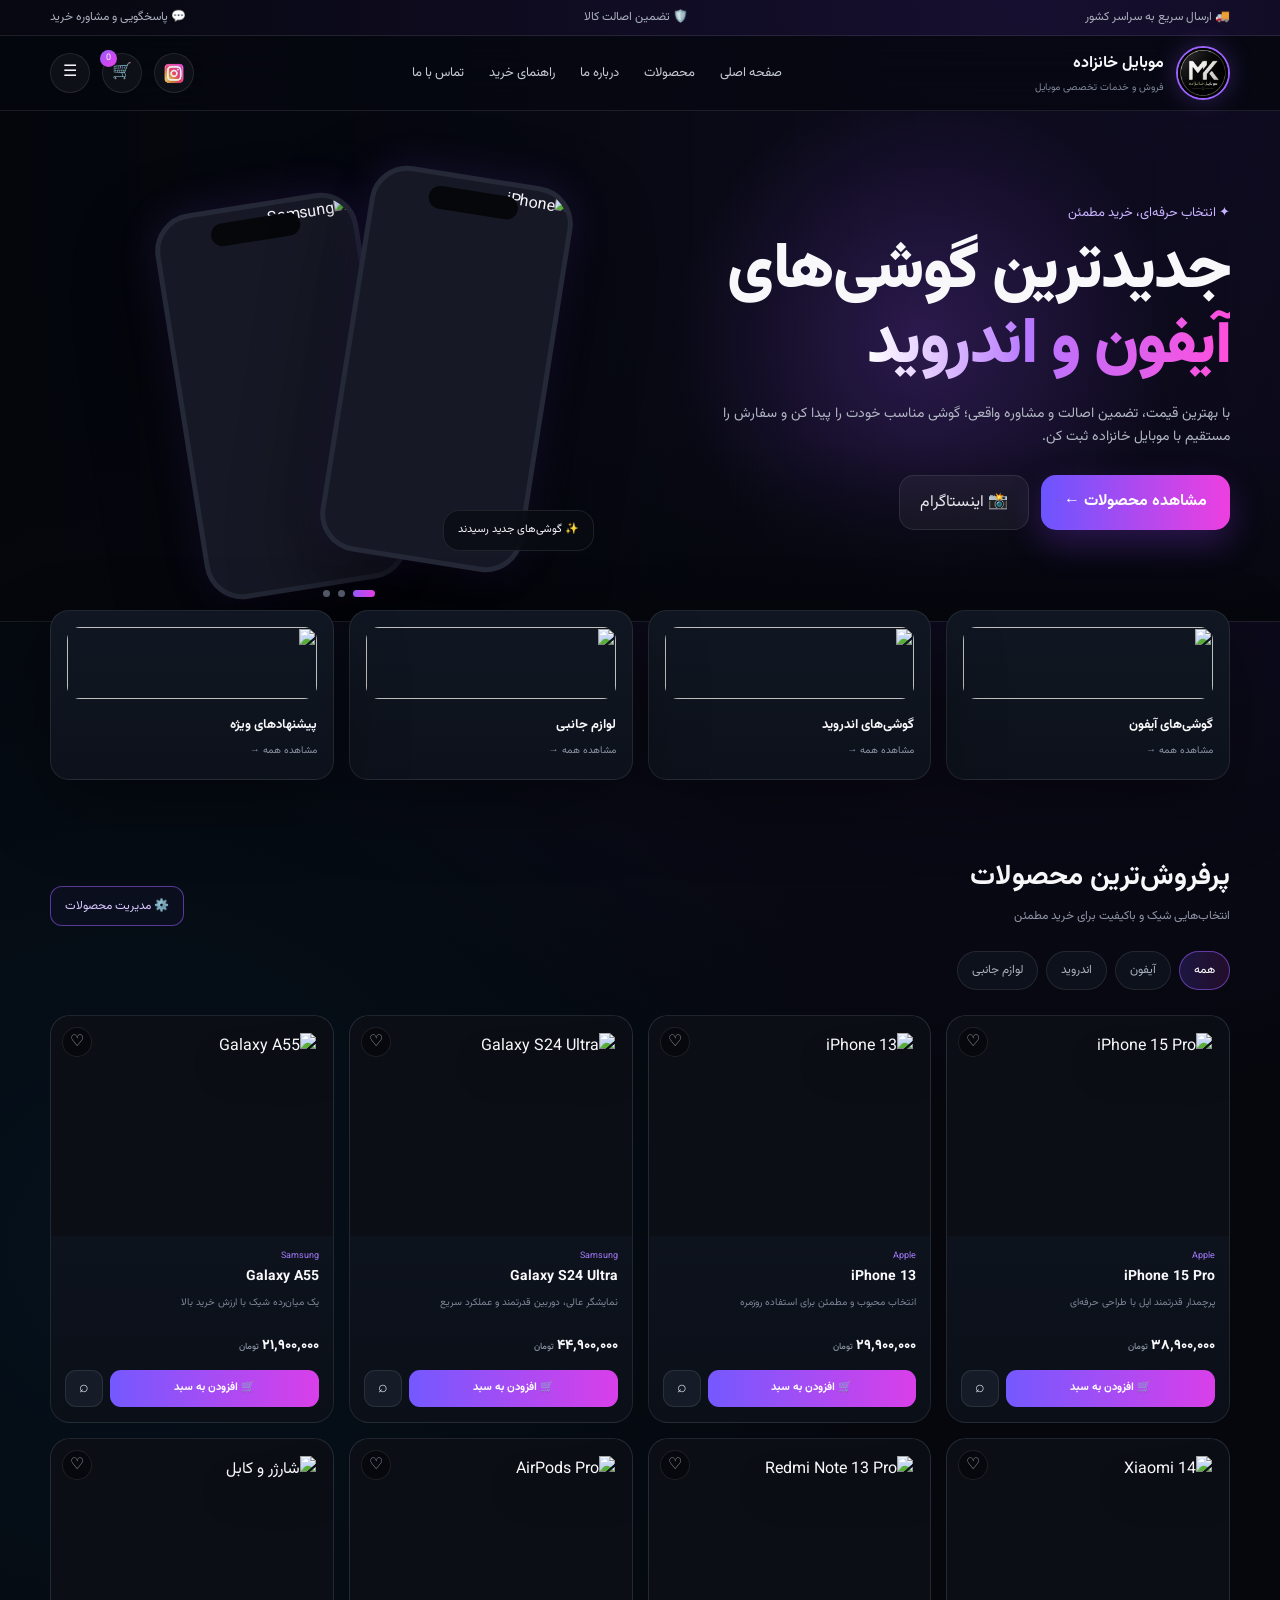
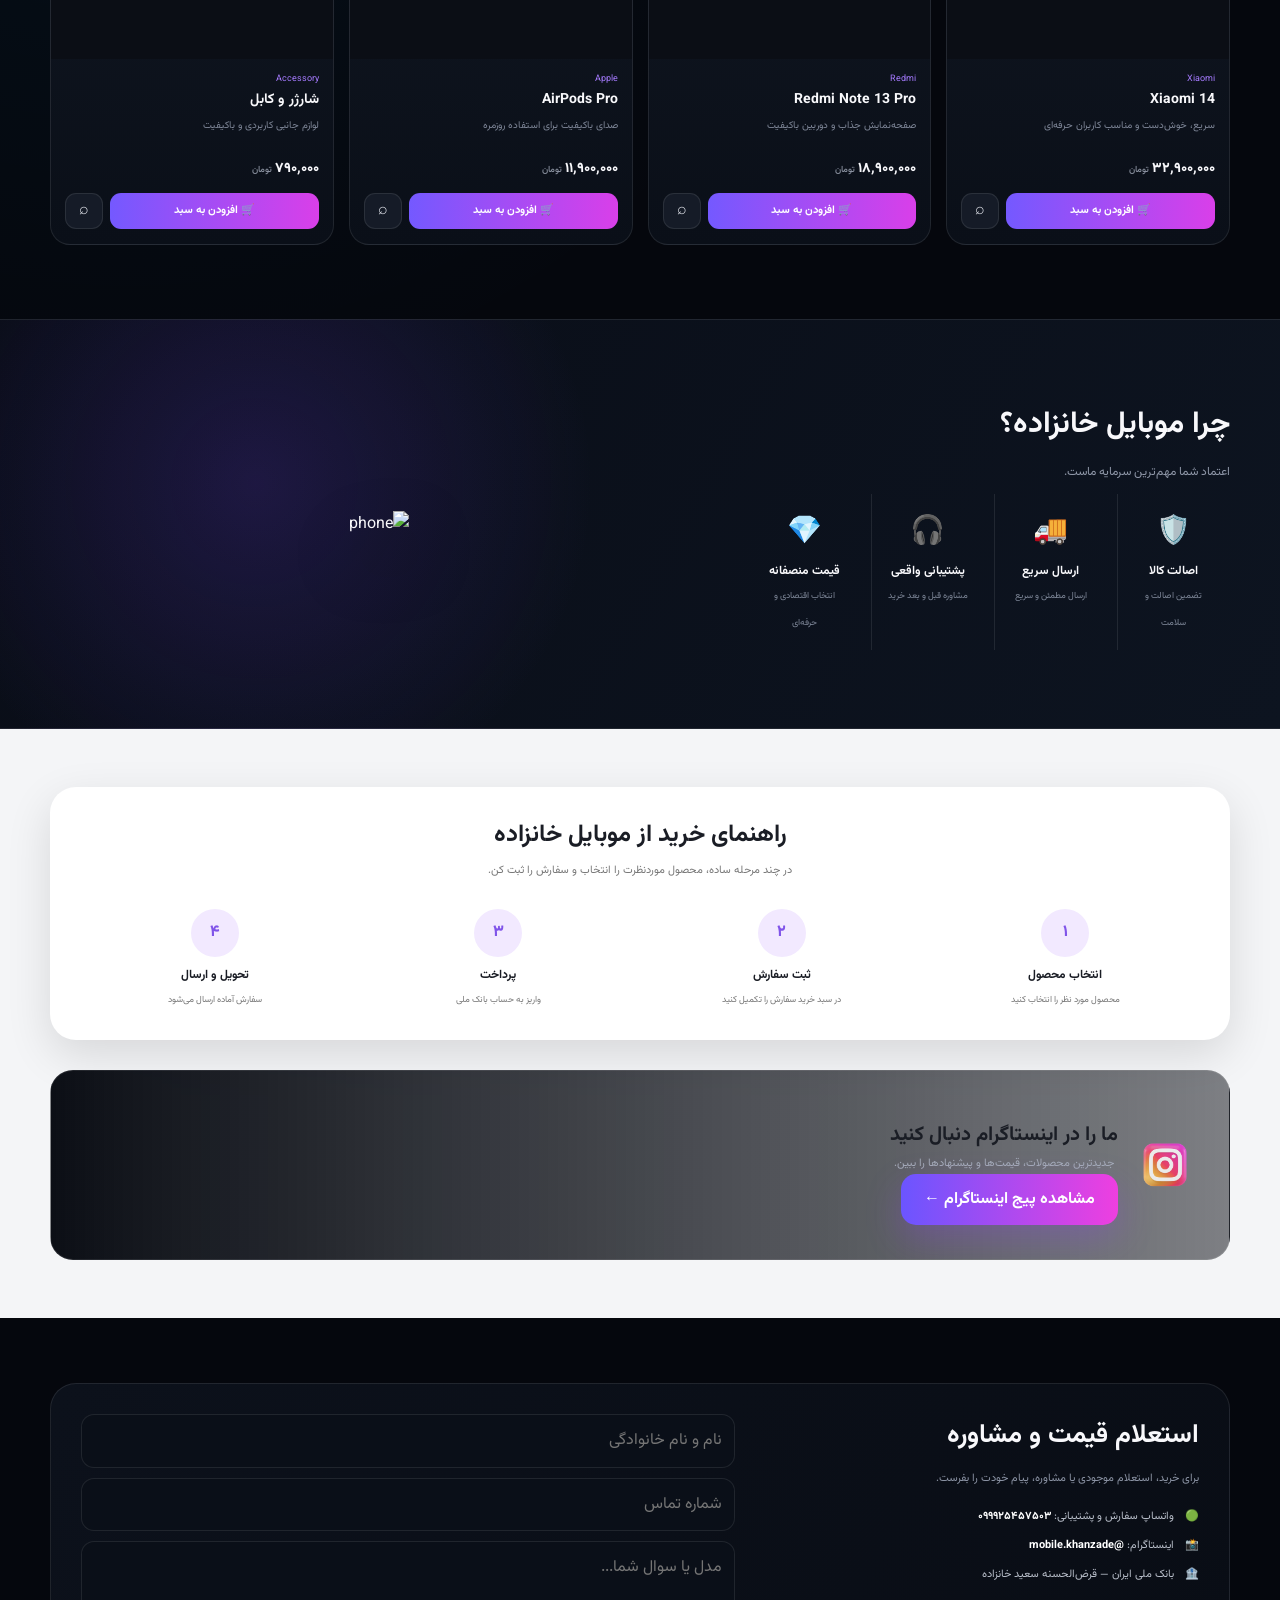
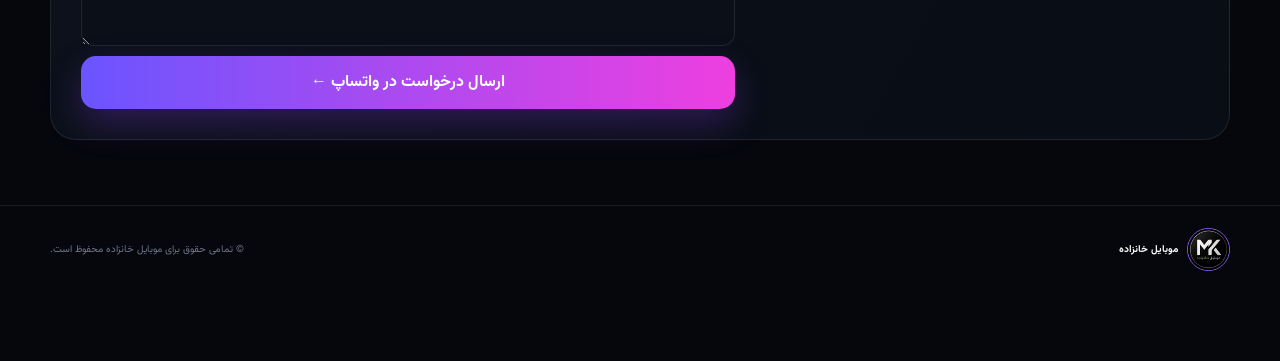
==== index.html @ c725f776 "Rename index-mobile-khanzade-one-file.html to index.html" ====
<!doctype html>
<html lang="fa" dir="rtl">
<head>
<meta charset="utf-8">
<meta name="viewport" content="width=device-width,initial-scale=1,viewport-fit=cover">
<meta name="theme-color" content="#070a12">
<meta name="description" content="موبایل خانزاده | فروش و خدمات تخصصی موبایل و لوازم جانبی">
<title>موبایل خانزاده | فروشگاه تخصصی موبایل</title>
<link rel="preconnect" href="https://fonts.googleapis.com">
<link rel="preconnect" href="https://fonts.gstatic.com" crossorigin>
<link href="https://fonts.googleapis.com/css2?family=Vazirmatn:wght@400;500;600;700;800;900&display=swap" rel="stylesheet">
<style>
:root{--bg:#05070d;--bg2:#0a0e18;--card:#0d131f;--line:rgba(255,255,255,.09);--text:#f8f8fb;--muted:#9ba3b4;--purple:#9a5cff;--pink:#ec3eea;--cyan:#63d7ff;--gold:#c7d28a;--green:#35d39b;--shadow:0 25px 70px rgba(0,0,0,.38);--r:24px}
*{box-sizing:border-box}html{scroll-behavior:smooth}body{margin:0;background:radial-gradient(circle at 80% 0%,rgba(127,61,255,.14),transparent 30%),radial-gradient(circle at 10% 35%,rgba(0,174,255,.06),transparent 30%),var(--bg);color:var(--text);font-family:Vazirmatn,Arial,sans-serif;line-height:1.7}a{color:inherit;text-decoration:none}button,input,textarea,select{font:inherit}button{cursor:pointer;border:0}.container{width:min(1180px,calc(100% - 32px));margin:auto}.topbar{height:36px;border-bottom:1px solid var(--line);color:#aab0bd;font-size:12px}.topbar .container{height:100%;display:flex;justify-content:space-between;align-items:center}.topbar span{display:flex;gap:7px;align-items:center}.nav{position:sticky;top:0;z-index:50;background:rgba(5,7,13,.78);backdrop-filter:blur(20px);border-bottom:1px solid var(--line)}.navin{height:74px;display:flex;align-items:center;gap:28px}.brand{display:flex;align-items:center;gap:12px;min-width:230px}.brand img{width:54px;height:54px;border-radius:50%;object-fit:cover;border:2px solid #9c62ff;box-shadow:0 0 25px rgba(156,98,255,.28)}.brand strong{font-size:16px}.brand small{display:block;color:#81899a;font-size:10px;margin-top:1px}.links{display:flex;gap:25px;align-items:center;flex:1;justify-content:center}.links a{color:#c6cad4;font-size:13px;transition:.2s}.links a:hover{color:#d987ff}.actions{display:flex;gap:12px;align-items:center}.iconbtn{width:40px;height:40px;border-radius:50%;background:rgba(255,255,255,.045);border:1px solid var(--line);display:grid;place-items:center;color:#f2f3f7;position:relative}.iconbtn:hover{border-color:rgba(154,92,255,.55);transform:translateY(-1px)}.cartcount{position:absolute;top:-4px;left:-3px;background:linear-gradient(135deg,var(--purple),var(--pink));font-size:9px;min-width:17px;height:17px;border-radius:20px;display:grid;place-items:center}.insta-mini{width:29px;height:29px;border-radius:9px;object-fit:cover}.hero{min-height:510px;position:relative;overflow:hidden;border-bottom:1px solid var(--line);background:radial-gradient(circle at 72% 45%,rgba(153,80,255,.23),transparent 26%),linear-gradient(90deg,rgba(4,6,12,.98) 0%,rgba(5,8,15,.82) 43%,rgba(4,5,10,.25) 100%)}.hero:after{content:"";position:absolute;inset:0;background:linear-gradient(180deg,transparent 65%,var(--bg) 100%);pointer-events:none}.hero-grid{min-height:510px;display:grid;grid-template-columns:1fr 1.08fr;align-items:center;gap:30px;position:relative;z-index:2}.hero-copy{padding:45px 0}.eyebrow{color:#c9b4ff;font-size:13px;margin-bottom:10px}.hero h1{font-size:clamp(34px,5vw,67px);line-height:1.18;margin:0;font-weight:900;letter-spacing:-1.5px}.hero h1 .grad{background:linear-gradient(90deg,#fff,#b776ff 45%,#ff4edc);-webkit-background-clip:text;background-clip:text;color:transparent}.hero p{color:#b1b6c3;max-width:560px;margin:18px 0 25px;font-size:14px}.hero-buttons{display:flex;gap:12px;flex-wrap:wrap}.primary{padding:13px 23px;border-radius:15px;color:#fff;background:linear-gradient(90deg,#6b55ff,#ee3fe0);box-shadow:0 14px 35px rgba(145,63,255,.26);font-weight:700}.secondary{padding:13px 20px;border-radius:15px;background:rgba(255,255,255,.05);border:1px solid var(--line);color:#e7e8ee}.hero-visual{height:100%;min-height:450px;display:flex;align-items:center;justify-content:center;position:relative}.phone-stack{position:relative;width:min(510px,90%);height:400px}.phone{position:absolute;width:205px;height:390px;border-radius:38px;background:#161925;border:5px solid #242837;box-shadow:0 35px 80px rgba(0,0,0,.65),0 0 40px rgba(130,75,255,.16);overflow:hidden}.phone img{width:100%;height:100%;object-fit:cover}.phone:before{content:"";position:absolute;top:10px;left:50%;transform:translateX(-50%);width:90px;height:23px;border-radius:20px;background:#06070b;z-index:2}.p1{right:55px;top:8px;transform:rotate(9deg)}.p2{right:220px;top:35px;transform:rotate(-9deg)}.floating{position:absolute;right:10px;bottom:15px;background:rgba(10,12,19,.78);border:1px solid var(--line);border-radius:16px;padding:10px 14px;font-size:11px;backdrop-filter:blur(15px)}.dots{position:absolute;bottom:24px;left:50%;transform:translateX(-50%);display:flex;gap:8px}.dots i{width:7px;height:7px;border-radius:50%;background:#555b6b}.dots i:first-child{width:22px;border-radius:20px;background:linear-gradient(90deg,var(--purple),var(--pink))}.quickcats{margin-top:-12px;position:relative;z-index:5}.catgrid{display:grid;grid-template-columns:repeat(4,1fr);gap:15px}.cat{background:linear-gradient(180deg,#111722,#0c111b);border:1px solid var(--line);border-radius:19px;padding:16px;min-height:145px;box-shadow:var(--shadow);transition:.2s}.cat:hover{transform:translateY(-4px);border-color:rgba(154,92,255,.38)}.cat img{width:100%;height:72px;object-fit:contain;border-radius:13px}.cat strong{display:block;font-size:13px;margin-top:5px}.cat small{color:#8c94a5;font-size:10px}.section{padding:74px 0}.section-head{display:flex;justify-content:space-between;align-items:end;margin-bottom:25px}.section-head h2{margin:0;font-size:28px}.section-head p{margin:4px 0 0;color:#8e95a6;font-size:12px}.outline{padding:9px 14px;border:1px solid rgba(154,92,255,.55);border-radius:12px;color:#d9c9ff;font-size:12px;background:rgba(154,92,255,.04)}.filters{display:flex;gap:8px;overflow:auto;padding-bottom:7px;margin-bottom:18px}.chip{white-space:nowrap;padding:8px 14px;border-radius:30px;background:#0c111b;border:1px solid var(--line);color:#aab0bc;font-size:12px}.chip.active,.chip:hover{background:linear-gradient(90deg,rgba(116,82,255,.2),rgba(236,62,234,.12));border-color:rgba(154,92,255,.55);color:#fff}.products{display:grid;grid-template-columns:repeat(4,1fr);gap:15px}.product{background:linear-gradient(180deg,#111722,#0a0f18);border:1px solid var(--line);border-radius:20px;overflow:hidden;position:relative;transition:.22s}.product:hover{transform:translateY(-5px);border-color:rgba(154,92,255,.38);box-shadow:0 22px 50px rgba(0,0,0,.3)}.heart{position:absolute;top:11px;left:11px;z-index:3;width:30px;height:30px;border-radius:50%;background:rgba(5,7,12,.72);color:#a6adbb;border:1px solid var(--line)}.product-img{height:220px;background:#0b0e15;display:grid;place-items:center;padding:17px}.product-img img{width:100%;height:100%;object-fit:contain;filter:drop-shadow(0 20px 18px rgba(0,0,0,.42))}.product-body{padding:13px 14px 15px}.brandtag{color:#a67bff;font-size:9px}.product h3{font-size:14px;margin:3px 0 6px;line-height:1.5}.desc{color:#7f8798;font-size:10px;min-height:32px}.price{font-weight:800;font-size:14px;margin-top:9px}.price span{font-size:9px;color:#8b92a0;font-weight:500}.product-actions{display:flex;gap:7px;margin-top:11px}.buy{flex:1;padding:9px;border-radius:11px;background:linear-gradient(90deg,#7459ff,#d93fe9);color:#fff;font-size:11px;font-weight:700}.view{width:38px;border-radius:11px;background:#151b27;color:#dfe2e9;border:1px solid var(--line)}.why{background:radial-gradient(circle at 20% 40%,rgba(91,52,194,.24),transparent 32%),linear-gradient(120deg,#090d17,#0d1420);border-top:1px solid var(--line);border-bottom:1px solid var(--line)}.why-grid{display:grid;grid-template-columns:1.1fr 1.5fr;gap:40px;align-items:center}.why-copy h2{font-size:30px;margin:0}.why-copy p{color:#8f97a8;font-size:12px}.why-phone{height:260px;display:flex;justify-content:center;align-items:center}.why-phone img{max-height:280px;max-width:270px;object-fit:contain;filter:drop-shadow(0 30px 30px rgba(0,0,0,.5))}.features{display:grid;grid-template-columns:repeat(4,1fr);gap:10px}.feature{text-align:center;padding:15px;border-left:1px solid var(--line)}.feature:last-child{border:0}.feature .ico{font-size:28px}.feature strong{display:block;font-size:12px;margin-top:4px}.feature small{color:#7e8798;font-size:9px}.guide{background:#f4f5f7;color:#1a1d25;padding:58px 0}.guidebox{background:#fff;border-radius:26px;padding:28px;box-shadow:0 15px 45px rgba(0,0,0,.12)}.guide h2{text-align:center;margin:0 0 6px}.guide p{text-align:center;color:#777;font-size:11px;margin-top:0}.steps{display:grid;grid-template-columns:repeat(4,1fr);gap:10px;margin-top:28px}.step{text-align:center;position:relative}.step .num{width:48px;height:48px;border-radius:50%;display:grid;place-items:center;margin:auto;background:#f2e9ff;color:#8054e9;font-weight:800}.step strong{font-size:12px;display:block;margin-top:8px}.step small{color:#777;font-size:9px}.insta-banner{margin-top:30px;border-radius:23px;min-height:190px;padding:28px 32px;display:flex;align-items:center;justify-content:space-between;gap:20px;overflow:hidden;background:linear-gradient(90deg,rgba(7,10,17,.98),rgba(7,10,17,.5)),url('https://images.unsplash.com/photo-1516321318423-f06f85e504b3?auto=format&fit=crop&w=1400&q=85') center/cover;border:1px solid var(--line)}.insta-brand{display:flex;align-items:center;gap:15px}.insta-brand img{width:64px;height:64px;object-fit:cover;border-radius:17px}.insta-banner h3{margin:0;font-size:20px}.insta-banner p{margin:3px 0 12px;color:#a5acb9;font-size:11px}.contact{padding:65px 0}.contactbox{border:1px solid var(--line);border-radius:26px;background:linear-gradient(120deg,#0c111b,#090d15);padding:30px;display:grid;grid-template-columns:.8fr 1.2fr;gap:28px}.contact h2{margin:0;font-size:26px}.contact p{color:#8d95a6;font-size:11px}.contact-list{display:grid;gap:10px;margin-top:20px}.contact-item{display:flex;gap:11px;align-items:center;color:#b9bfca;font-size:11px}.contact-item b{color:#fff}.form{display:grid;gap:10px}.field{background:#0a0f18;border:1px solid var(--line);border-radius:13px;color:#fff;padding:12px;outline:0}.field:focus{border-color:rgba(154,92,255,.65)}textarea.field{min-height:105px;resize:vertical}.footer{border-top:1px solid var(--line);padding:22px 0 90px;color:#6f7787;font-size:10px}.footerin{display:flex;justify-content:space-between;align-items:center}.footer-brand{display:flex;gap:9px;align-items:center;color:#fff}.footer-brand img{width:43px;height:43px;border-radius:50%;object-fit:cover;border:1px solid #8b5aff}.bottomnav{display:none}.modal-back,.drawer-back{position:fixed;inset:0;background:rgba(0,0,0,.7);z-index:100;display:none;align-items:center;justify-content:center;padding:15px}.modal-back.open,.drawer-back.open{display:flex}.modal{width:min(720px,100%);max-height:90vh;overflow:auto;border:1px solid var(--line);border-radius:25px;background:#0c111a;box-shadow:0 30px 100px rgba(0,0,0,.6);padding:20px}.modal-top{display:flex;justify-content:space-between;align-items:center}.close{width:38px;height:38px;border-radius:50%;background:#171d28;color:#fff}.modal-grid{display:grid;grid-template-columns:1fr 1fr;gap:20px;align-items:center}.modal-grid img{width:100%;height:320px;object-fit:contain}.modal h2{margin:0}.modal .muted{color:#8e96a5;font-size:11px}.paybox{margin-top:15px;padding:15px;border-radius:17px;background:linear-gradient(135deg,rgba(154,92,255,.09),rgba(236,62,234,.06));border:1px solid rgba(154,92,255,.2)}.bankrow{display:flex;justify-content:space-between;gap:10px;align-items:center;padding:8px 0;border-bottom:1px dashed var(--line);font-size:11px}.bankrow:last-child{border:0}.copy{padding:6px 9px;border-radius:8px;background:#191f2b;color:#d8ccff;font-size:9px}.drawer{position:absolute;right:0;top:0;height:100%;width:min(440px,100%);background:#0a0f18;border-left:1px solid var(--line);padding:20px;overflow:auto}.cartitem{display:flex;gap:10px;padding:12px 0;border-bottom:1px solid var(--line)}.cartitem img{width:70px;height:70px;object-fit:contain;background:#0d121c;border-radius:12px}.cartitem h4{margin:0;font-size:12px}.cartitem small{color:#8c94a4}.cartfoot{margin-top:18px}.total{display:flex;justify-content:space-between;font-weight:800;margin:12px 0}.admin{position:fixed;inset:0;background:rgba(0,0,0,.78);z-index:120;display:none;align-items:center;justify-content:center;padding:12px}.admin.open{display:flex}.adminbox{width:min(820px,100%);max-height:92vh;overflow:auto;background:#0b1019;border:1px solid var(--line);border-radius:24px;padding:20px}.admin h2{margin-top:0}.adminnote{font-size:10px;color:#8c94a4;line-height:1.8}.admin-grid{display:grid;grid-template-columns:repeat(2,1fr);gap:9px}.admin-products{margin-top:16px;display:grid;gap:8px}.admin-row{display:grid;grid-template-columns:1fr auto;gap:8px;align-items:center;background:#101621;border:1px solid var(--line);padding:9px;border-radius:12px}.admin-row button{background:#24131b;color:#ff9cad;border-radius:9px;padding:7px 10px;font-size:10px}.toast{position:fixed;bottom:25px;left:50%;transform:translateX(-50%) translateY(20px);opacity:0;pointer-events:none;z-index:200;background:#151b27;border:1px solid var(--line);color:#fff;padding:10px 15px;border-radius:13px;font-size:11px;transition:.25s}.toast.show{opacity:1;transform:translateX(-50%) translateY(0)}
@media(max-width:900px){.links{display:none}.brand{min-width:0}.navin{justify-content:space-between}.hero-grid{grid-template-columns:1fr;min-height:650px}.hero-copy{padding:35px 0 0;text-align:center}.hero-copy p{margin-left:auto;margin-right:auto}.hero-buttons{justify-content:center}.hero-visual{min-height:330px}.phone-stack{transform:scale(.8)}.catgrid{grid-template-columns:repeat(2,1fr)}.products{grid-template-columns:repeat(2,1fr)}.why-grid{grid-template-columns:1fr}.why-copy{text-align:center}.features{grid-template-columns:repeat(2,1fr)}.feature:nth-child(2){border:0}.steps{grid-template-columns:repeat(2,1fr);row-gap:22px}.contactbox{grid-template-columns:1fr}.modal-grid{grid-template-columns:1fr}.modal-grid img{height:230px}.bottomnav{display:flex;position:fixed;bottom:0;left:0;right:0;z-index:60;background:rgba(6,9,15,.92);backdrop-filter:blur(18px);border-top:1px solid var(--line);height:64px;justify-content:space-around;align-items:center}.bottomnav a,.bottomnav button{background:none;color:#9ca4b3;font-size:9px;display:grid;place-items:center;gap:2px}.bottomnav b{font-size:18px}.footer{padding-bottom:82px}}
@media(max-width:520px){.container{width:min(100% - 20px,1180px)}.topbar{display:none}.navin{height:66px}.brand img{width:45px;height:45px}.brand strong{font-size:14px}.actions .iconbtn:nth-child(1){display:none}.hero{min-height:610px}.hero-grid{min-height:610px}.hero h1{font-size:36px}.phone-stack{transform:scale(.68);margin-top:-20px}.catgrid{gap:9px}.cat{padding:10px;min-height:128px}.cat img{height:55px}.products{gap:9px}.product-img{height:170px;padding:10px}.product-body{padding:10px}.product h3{font-size:12px}.price{font-size:12px}.section{padding:55px 0}.section-head h2{font-size:23px}.insta-banner{padding:22px;min-height:220px;align-items:flex-start;flex-direction:column}.admin-grid{grid-template-columns:1fr}}
</style>
</head>
<body>
<div class="topbar"><div class="container"><span>🚚 ارسال سریع به سراسر کشور</span><span>🛡️ تضمین اصالت کالا</span><span>💬 پاسخگویی و مشاوره خرید</span></div></div>
<header class="nav"><div class="container navin">
<a href="#home" class="brand"><img src="[data-uri]" alt="لوگوی موبایل خانزاده"><div><strong>موبایل خانزاده</strong><small>فروش و خدمات تخصصی موبایل</small></div></a>
<nav class="links"><a href="#home">صفحه اصلی</a><a href="#products">محصولات</a><a href="#why">درباره ما</a><a href="#guide">راهنمای خرید</a><a href="#contact">تماس با ما</a></nav>
<div class="actions"><a class="iconbtn" href="https://www.instagram.com/mobile.khanzade?stkn=cTRkdnJnbmVyNW96" target="_blank" aria-label="اینستاگرام"><img class="insta-mini" src="[data-uri]" alt="Instagram"></a><button class="iconbtn" onclick="openCart()" aria-label="سبد خرید">🛒<span id="cartCount" class="cartcount">0</span></button><button class="iconbtn" onclick="scrollToId('products')">☰</button></div>
</div></header>
<main id="home">
<section class="hero"><div class="container hero-grid"><div class="hero-copy"><div class="eyebrow">✦ انتخاب حرفه‌ای، خرید مطمئن</div><h1>جدیدترین گوشی‌های<br><span class="grad">آیفون و اندروید</span></h1><p>با بهترین قیمت، تضمین اصالت و مشاوره واقعی؛ گوشی مناسب خودت را پیدا کن و سفارش را مستقیم با موبایل خانزاده ثبت کن.</p><div class="hero-buttons"><a class="primary" href="#products">مشاهده محصولات ←</a><a class="secondary" href="https://www.instagram.com/mobile.khanzade?stkn=cTRkdnJnbmVyNW96" target="_blank">📸 اینستاگرام</a></div></div><div class="hero-visual"><div class="phone-stack"><div class="phone p2"><img src="https://images.unsplash.com/photo-1610945265064-0e34e5519bbf?auto=format&fit=crop&w=800&q=88" alt="Samsung"></div><div class="phone p1"><img src="https://images.unsplash.com/photo-1695048133142-1a20484d2569?auto=format&fit=crop&w=800&q=88" alt="iPhone"></div><div class="floating">✨ گوشی‌های جدید رسیدند</div></div><div class="dots"><i></i><i></i><i></i></div></div></div></section>
<section class="quickcats"><div class="container catgrid"><a class="cat" href="#products" onclick="filterProducts('iphone')"><img src="https://images.unsplash.com/photo-1695048133142-1a20484d2569?auto=format&fit=crop&w=700&q=85"><strong>گوشی‌های آیفون</strong><small>مشاهده همه →</small></a><a class="cat" href="#products" onclick="filterProducts('android')"><img src="https://images.unsplash.com/photo-1610945265064-0e34e5519bbf?auto=format&fit=crop&w=700&q=85"><strong>گوشی‌های اندروید</strong><small>مشاهده همه →</small></a><a class="cat" href="#products" onclick="filterProducts('accessory')"><img src="https://images.unsplash.com/photo-1606220945770-b5b6c2c55bf1?auto=format&fit=crop&w=700&q=85"><strong>لوازم جانبی</strong><small>مشاهده همه →</small></a><a class="cat" href="#products"><img src="https://images.unsplash.com/photo-1567581935884-3349723552ca?auto=format&fit=crop&w=700&q=85"><strong>پیشنهادهای ویژه</strong><small>مشاهده همه →</small></a></div></section>
<section class="section" id="products"><div class="container"><div class="section-head"><div><h2>پرفروش‌ترین <span class="grad">محصولات</span></h2><p>انتخاب‌هایی شیک و باکیفیت برای خرید مطمئن</p></div><button class="outline" onclick="openAdmin()">⚙️ مدیریت محصولات</button></div><div class="filters"><button class="chip active" onclick="filterProducts('all',this)">همه</button><button class="chip" onclick="filterProducts('iphone',this)">آیفون</button><button class="chip" onclick="filterProducts('android',this)">اندروید</button><button class="chip" onclick="filterProducts('accessory',this)">لوازم جانبی</button></div><div id="productsGrid" class="products"></div></div></section>
<section class="section why" id="why"><div class="container why-grid"><div class="why-copy"><h2>چرا <span class="grad">موبایل خانزاده؟</span></h2><p>اعتماد شما مهم‌ترین سرمایه ماست.</p><div class="features"><div class="feature"><div class="ico">🛡️</div><strong>اصالت کالا</strong><small>تضمین اصالت و سلامت</small></div><div class="feature"><div class="ico">🚚</div><strong>ارسال سریع</strong><small>ارسال مطمئن و سریع</small></div><div class="feature"><div class="ico">🎧</div><strong>پشتیبانی واقعی</strong><small>مشاوره قبل و بعد خرید</small></div><div class="feature"><div class="ico">💎</div><strong>قیمت منصفانه</strong><small>انتخاب اقتصادی و حرفه‌ای</small></div></div></div><div class="why-phone"><img src="https://images.unsplash.com/photo-1678652197831-2d180705cd2c?auto=format&fit=crop&w=700&q=88" alt="phone"></div></div></section>
<section class="guide" id="guide"><div class="container"><div class="guidebox"><h2>راهنمای خرید از موبایل خانزاده</h2><p>در چند مرحله ساده، محصول موردنظرت را انتخاب و سفارش را ثبت کن.</p><div class="steps"><div class="step"><div class="num">۱</div><strong>انتخاب محصول</strong><small>محصول مورد نظر را انتخاب کنید</small></div><div class="step"><div class="num">۲</div><strong>ثبت سفارش</strong><small>در سبد خرید سفارش را تکمیل کنید</small></div><div class="step"><div class="num">۳</div><strong>پرداخت</strong><small>واریز به حساب بانک ملی</small></div><div class="step"><div class="num">۴</div><strong>تحویل و ارسال</strong><small>سفارش آماده ارسال می‌شود</small></div></div></div><div class="insta-banner"><div class="insta-brand"><img src="[data-uri]" alt="Instagram"><div><h3>ما را در اینستاگرام دنبال کنید</h3><p>جدیدترین محصولات، قیمت‌ها و پیشنهادها را ببین.</p><a class="primary" href="https://www.instagram.com/mobile.khanzade?stkn=cTRkdnJnbmVyNW96" target="_blank">مشاهده پیج اینستاگرام ←</a></div></div></div></div></section>
<section class="contact" id="contact"><div class="container"><div class="contactbox"><div><h2>استعلام قیمت و مشاوره</h2><p>برای خرید، استعلام موجودی یا مشاوره، پیام خودت را بفرست.</p><div class="contact-list"><div class="contact-item">🟢 <span>واتساپ سفارش و پشتیبانی: <b>۰۹۹۹۲۵۴۵۷۵۰۳</b></span></div><div class="contact-item">📸 <span>اینستاگرام: <b>@mobile.khanzade</b></span></div><div class="contact-item">🏦 <span>بانک ملی ایران — قرض‌الحسنه سعید خانزاده</span></div></div></div><form class="form" onsubmit="sendMessage(event)"><input class="field" id="name" placeholder="نام و نام خانوادگی" required><input class="field" id="phone" placeholder="شماره تماس" required><textarea class="field" id="message" placeholder="مدل یا سوال شما..."></textarea><button class="primary" type="submit">ارسال درخواست در واتساپ ←</button></form></div></div></section>
</main>
<footer class="footer"><div class="container footerin"><div class="footer-brand"><img src="[data-uri]" alt="لوگو"><b>موبایل خانزاده</b></div><span>© تمامی حقوق برای موبایل خانزاده محفوظ است.</span></div></footer>
<div class="bottomnav"><a href="#home"><b>⌂</b>خانه</a><a href="#products"><b>▣</b>محصولات</a><button onclick="openCart()"><b>🛒</b>سبد خرید</button><a href="#contact"><b>☎</b>تماس</a></div>
<div id="modalBack" class="modal-back" onclick="if(event.target===this)closeModal()"><div class="modal"><div class="modal-top"><b>جزئیات محصول</b><button class="close" onclick="closeModal()">×</button></div><div id="modalContent"></div></div></div>
<div id="drawerBack" class="drawer-back" onclick="if(event.target===this)closeCart()"><div class="drawer"><div class="modal-top"><h3>🛒 سبد خرید</h3><button class="close" onclick="closeCart()">×</button></div><div id="cartItems"></div><div class="cartfoot"><div class="total"><span>جمع سفارش</span><span id="cartTotal">۰ تومان</span></div><button class="primary" style="width:100%" onclick="checkout()">ثبت سفارش و نمایش اطلاعات پرداخت</button></div></div></div>
<div id="adminBack" class="admin" onclick="if(event.target===this)closeAdmin()"><div class="adminbox"><div class="modal-top"><h2>⚙️ مدیریت محصولات</h2><button class="close" onclick="closeAdmin()">×</button></div><p class="adminnote">محصولات جدید را همین‌جا اضافه یا حذف کن. تغییرات در همین مرورگر ذخیره می‌شوند. برای انتشار تغییرات روی سایت عمومی، از دکمه «دانلود نسخه جدید سایت» استفاده کن و فایل دانلودشده را جایگزین <b>index.html</b> در GitHub کن. در یک سایت استاتیک، تغییر عمومی بدون انتشار نسخه جدید ممکن نیست.</p><div class="admin-grid"><input id="aName" class="field" placeholder="نام محصول"><input id="aBrand" class="field" placeholder="برند"><input id="aPrice" class="field" placeholder="قیمت (تومان)"><select id="aCat" class="field"><option value="iphone">آیفون</option><option value="android">اندروید</option><option value="accessory">لوازم جانبی</option></select><input id="aImg" class="field" placeholder="آدرس تصویر محصول (https://...)" style="grid-column:1/-1"><input id="aDesc" class="field" placeholder="توضیح کوتاه" style="grid-column:1/-1"></div><div style="display:flex;gap:8px;flex-wrap:wrap;margin-top:10px"><button class="primary" onclick="addProduct()">+ افزودن محصول</button><button class="secondary" onclick="downloadUpdatedSite()">⬇️ دانلود نسخه جدید سایت</button><button class="secondary" onclick="resetProducts()">بازگردانی محصولات اولیه</button></div><div id="adminProducts" class="admin-products"></div></div></div>
<div id="toast" class="toast"></div>
<script>
const STORE={phone:'9899925457503',instagram:'https://www.instagram.com/mobile.khanzade?stkn=cTRkdnJnbmVyNW96',bank:'0370491228001',iban:'IR120170000000370491228001'};
const defaultProducts=[
{id:1,brand:'Apple',name:'iPhone 15 Pro',price:38900000,cat:'iphone',desc:'پرچمدار قدرتمند اپل با طراحی حرفه‌ای',img:'https://images.unsplash.com/photo-1695048133142-1a20484d2569?auto=format&fit=crop&w=900&q=88'},
{id:2,brand:'Apple',name:'iPhone 13',price:29900000,cat:'iphone',desc:'انتخاب محبوب و مطمئن برای استفاده روزمره',img:'https://images.unsplash.com/photo-1603891128711-11b4b9a2cdb8?auto=format&fit=crop&w=900&q=88'},
{id:3,brand:'Samsung',name:'Galaxy S24 Ultra',price:44900000,cat:'android',desc:'نمایشگر عالی، دوربین قدرتمند و عملکرد سریع',img:'https://images.unsplash.com/photo-1610945265064-0e34e5519bbf?auto=format&fit=crop&w=900&q=88'},
{id:4,brand:'Samsung',name:'Galaxy A55',price:21900000,cat:'android',desc:'یک میان‌رده شیک با ارزش خرید بالا',img:'https://images.unsplash.com/photo-1598327105666-5b89351aff97?auto=format&fit=crop&w=900&q=88'},
{id:5,brand:'Xiaomi',name:'Xiaomi 14',price:32900000,cat:'android',desc:'سریع، خوش‌دست و مناسب کاربران حرفه‌ای',img:'https://images.unsplash.com/photo-1511707171634-5f897ff02aa9?auto=format&fit=crop&w=900&q=88'},
{id:6,brand:'Redmi',name:'Redmi Note 13 Pro',price:18900000,cat:'android',desc:'صفحه‌نمایش جذاب و دوربین باکیفیت',img:'https://images.unsplash.com/photo-1567581935884-3349723552ca?auto=format&fit=crop&w=900&q=88'},
{id:7,brand:'Apple',name:'AirPods Pro',price:11900000,cat:'accessory',desc:'صدای باکیفیت برای استفاده روزمره',img:'https://images.unsplash.com/photo-1606220945770-b5b6c2c55bf1?auto=format&fit=crop&w=900&q=88'},
{id:8,brand:'Accessory',name:'شارژر و کابل',price:790000,cat:'accessory',desc:'لوازم جانبی کاربردی و باکیفیت',img:'https://images.unsplash.com/photo-1583863788434-e58a36330cf0?auto=format&fit=crop&w=900&q=88'}
];
let products=JSON.parse(localStorage.getItem('mk_products')||'null')||defaultProducts;let cart=[];
const faNum=n=>new Intl.NumberFormat('fa-IR').format(n);
function scrollToId(id){document.getElementById(id)?.scrollIntoView({behavior:'smooth'})}
function renderProducts(list=products){const g=document.getElementById('productsGrid');g.innerHTML=list.map(p=>`<article class="product"><button class="heart" onclick="toast('برای افزودن علاقه‌مندی، محصول را در سبد نگه دار ❤️')">♡</button><div class="product-img"><img src="${p.img}" alt="${p.name}" loading="lazy"></div><div class="product-body"><div class="brandtag">${p.brand}</div><h3>${p.name}</h3><div class="desc">${p.desc||''}</div><div class="price">${faNum(p.price)} <span>تومان</span></div><div class="product-actions"><button class="buy" onclick="addCart(${p.id})">🛒 افزودن به سبد</button><button class="view" onclick="viewProduct(${p.id})">⌕</button></div></div></article>`).join('')}
function filterProducts(cat,btn){if(cat==='all')renderProducts(products);else renderProducts(products.filter(p=>p.cat===cat));document.querySelectorAll('.chip').forEach(x=>x.classList.remove('active'));if(btn)btn.classList.add('active')}
function addCart(id){const p=products.find(x=>x.id===id);if(!p)return;cart.push(p);document.getElementById('cartCount').textContent=faNum(cart.length);toast('محصول به سبد خرید اضافه شد ✓')}
function openCart(){renderCart();document.getElementById('drawerBack').classList.add('open')}
function closeCart(){document.getElementById('drawerBack').classList.remove('open')}
function renderCart(){const box=document.getElementById('cartItems');if(!cart.length){box.innerHTML='<p style="color:#8f97a6;font-size:12px">سبد خرید هنوز خالی است.</p>';document.getElementById('cartTotal').textContent='۰ تومان';return}box.innerHTML=cart.map((p,i)=>`<div class="cartitem"><img src="${p.img}"><div style="flex:1"><h4>${p.name}</h4><small>${faNum(p.price)} تومان</small></div><button class="copy" onclick="removeCart(${i})">حذف</button></div>`).join('');document.getElementById('cartTotal').textContent=faNum(cart.reduce((s,p)=>s+p.price,0))+' تومان'}
function removeCart(i){cart.splice(i,1);document.getElementById('cartCount').textContent=faNum(cart.length);renderCart()}
function viewProduct(id){const p=products.find(x=>x.id===id);document.getElementById('modalContent').innerHTML=`<div class="modal-grid"><img src="${p.img}" alt="${p.name}"><div><div class="brandtag">${p.brand}</div><h2>${p.name}</h2><p class="muted">${p.desc||''}</p><div class="price" style="font-size:20px">${faNum(p.price)} <span>تومان</span></div><div class="paybox"><b>خرید و پرداخت</b><p class="muted">پس از ثبت سفارش، اطلاعات حساب بانک ملی برای واریز نمایش داده می‌شود.</p><button class="primary" style="width:100%" onclick="addCart(${p.id});closeModal();openCart()">افزودن به سبد و ادامه خرید</button></div></div></div>`;document.getElementById('modalBack').classList.add('open')}
function closeModal(){document.getElementById('modalBack').classList.remove('open')}
function checkout(){if(!cart.length){toast('سبد خرید خالی است');return}const total=cart.reduce((s,p)=>s+p.price,0);document.getElementById('cartItems').innerHTML=`<div class="paybox"><b>اطلاعات پرداخت بانک ملی ایران</b><div class="bankrow"><span>شماره حساب</span><b>${STORE.bank}</b><button class="copy" onclick="copyText('${STORE.bank}')">کپی</button></div><div class="bankrow"><span>شماره شبا</span><b>${STORE.iban}</b><button class="copy" onclick="copyText('${STORE.iban}')">کپی</button></div><div class="bankrow"><span>مبلغ سفارش</span><b>${faNum(total)} تومان</b></div><p class="muted">نام صاحب حساب: سعید خانزاده — قرض‌الحسنه بانک ملی ایران</p><button class="primary" style="width:100%" onclick="sendOrderWhatsApp()">ثبت سفارش در واتساپ و ارسال رسید ←</button></div>`}
function sendOrderWhatsApp(){const total=cart.reduce((s,p)=>s+p.price,0);const items=cart.map(p=>`• ${p.name} — ${faNum(p.price)} تومان`).join('%0A');const text=`سلام موبایل خانزاده%0Aمی‌خواهم سفارش ثبت کنم:%0A${items}%0A%0Aجمع سفارش: ${faNum(total)} تومان%0Aلطفاً راهنمایی پرداخت و ارسال را انجام دهید.`;window.open('https://wa.me/'+STORE.phone+'?text='+text,'_blank')}
function sendMessage(e){e.preventDefault();const text=`سلام موبایل خانزاده%0Aنام: ${encodeURIComponent(document.getElementById('name').value)}%0Aشماره: ${encodeURIComponent(document.getElementById('phone').value)}%0Aپیام: ${encodeURIComponent(document.getElementById('message').value)}`;window.open('https://wa.me/'+STORE.phone+'?text='+text,'_blank')}
function copyText(t){navigator.clipboard?.writeText(t);toast('کپی شد ✓')}
function toast(t){const x=document.getElementById('toast');x.textContent=t;x.classList.add('show');clearTimeout(window.__t);window.__t=setTimeout(()=>x.classList.remove('show'),2200)}
function openAdmin(){renderAdmin();document.getElementById('adminBack').classList.add('open')}
function closeAdmin(){document.getElementById('adminBack').classList.remove('open')}
function renderAdmin(){document.getElementById('adminProducts').innerHTML=products.map(p=>`<div class="admin-row"><span><b>${p.name}</b><small style="display:block;color:#858d9d">${faNum(p.price)} تومان</small></span><button onclick="deleteProduct(${p.id})">حذف</button></div>`).join('')}
function addProduct(){const name=document.getElementById('aName').value.trim(),brand=document.getElementById('aBrand').value.trim(),price=Number(document.getElementById('aPrice').value.replace(/[^0-9]/g,'')),cat=document.getElementById('aCat').value,img=document.getElementById('aImg').value.trim(),desc=document.getElementById('aDesc').value.trim();if(!name||!price||!img){toast('نام، قیمت و آدرس تصویر را وارد کن');return}products.push({id:Date.now(),name,brand:brand||'Mobile Khanzade',price,cat,img,desc});localStorage.setItem('mk_products',JSON.stringify(products));renderProducts();renderAdmin();['aName','aBrand','aPrice','aImg','aDesc'].forEach(id=>document.getElementById(id).value='');toast('محصول اضافه شد ✓')}
function deleteProduct(id){products=products.filter(p=>p.id!==id);localStorage.setItem('mk_products',JSON.stringify(products));renderProducts();renderAdmin();toast('محصول حذف شد')}
function resetProducts(){if(confirm('محصولات اولیه جایگزین شوند؟')){products=[...defaultProducts];localStorage.setItem('mk_products',JSON.stringify(products));renderProducts();renderAdmin();toast('محصولات اولیه بازگردانی شد')}}
function downloadUpdatedSite(){const src='<!doctype html>\\n'+document.documentElement.outerHTML;const blob=new Blob([src],{type:'text/html;charset=utf-8'});const a=document.createElement('a');a.href=URL.createObjectURL(blob);a.download='index.html';a.click();setTimeout(()=>URL.revokeObjectURL(a.href),1000);toast('نسخه جدید index.html دانلود شد')}
renderProducts();
</script>
</body></html>
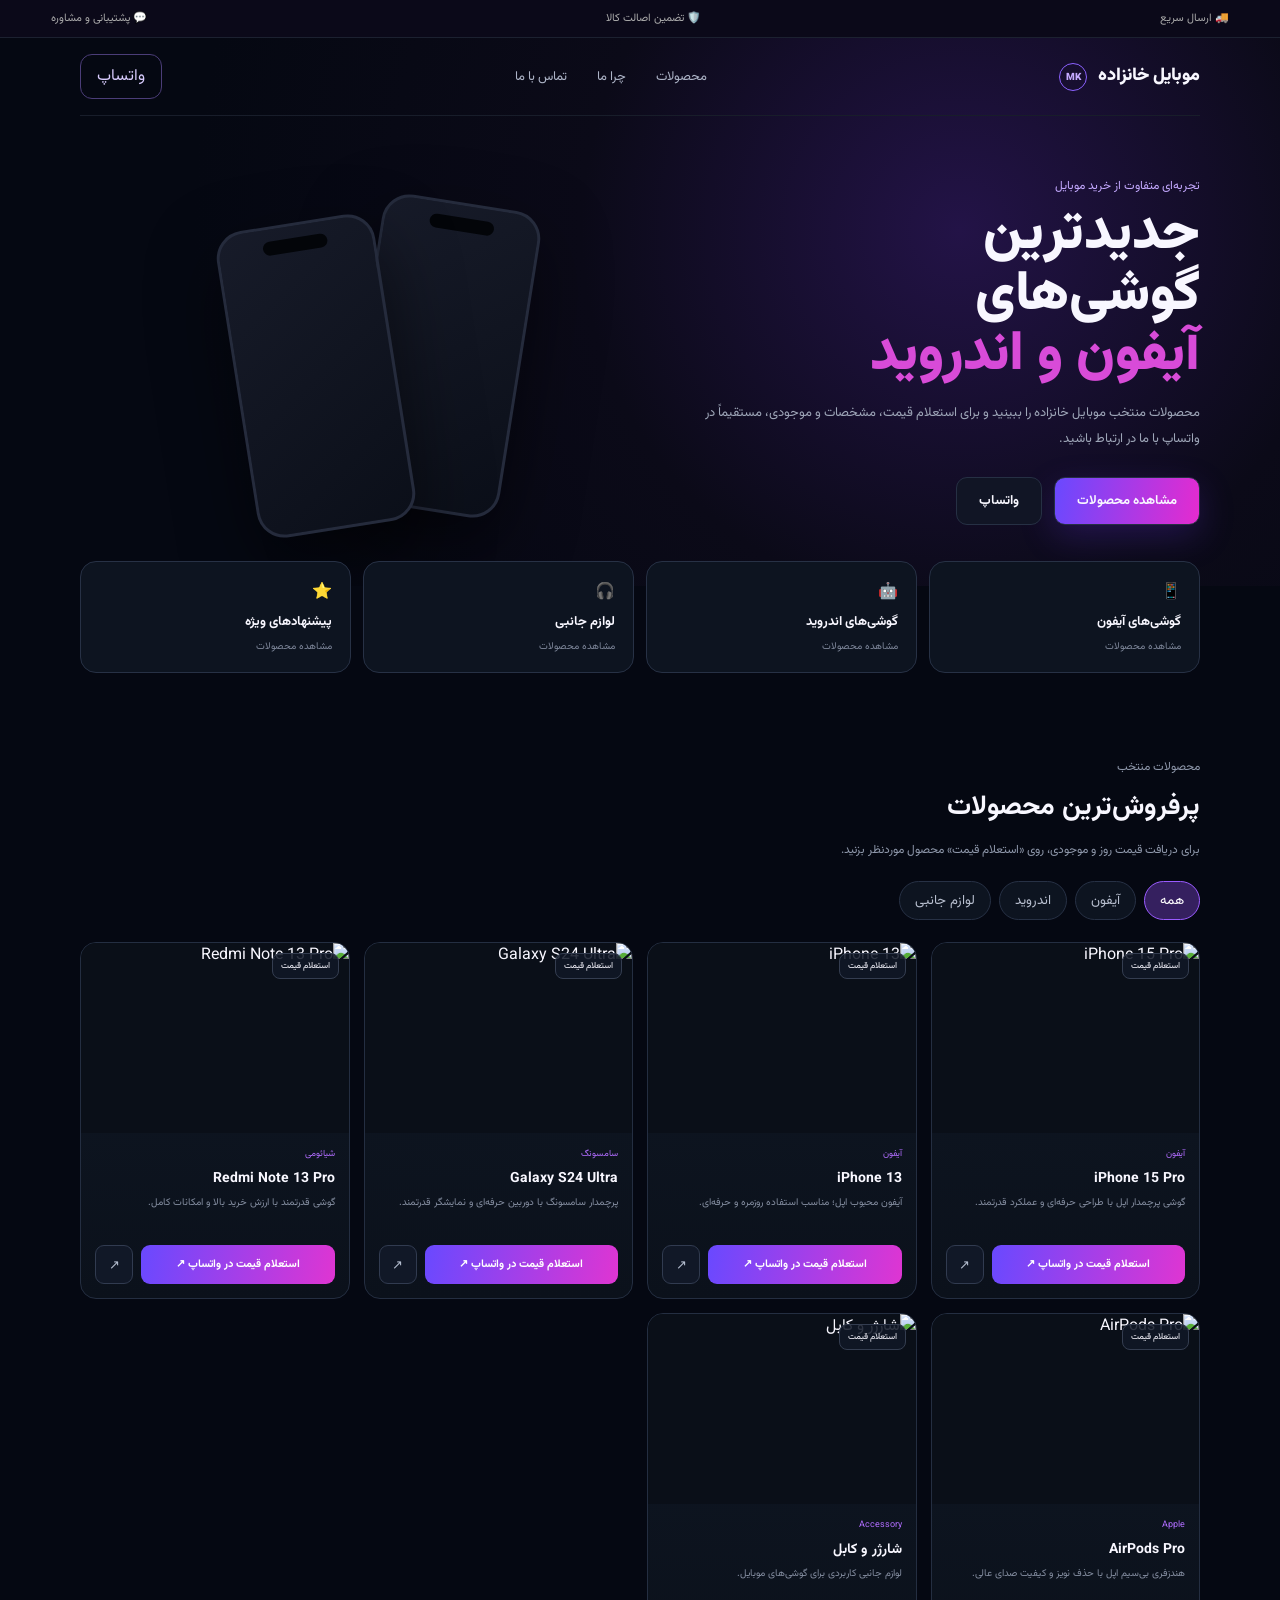
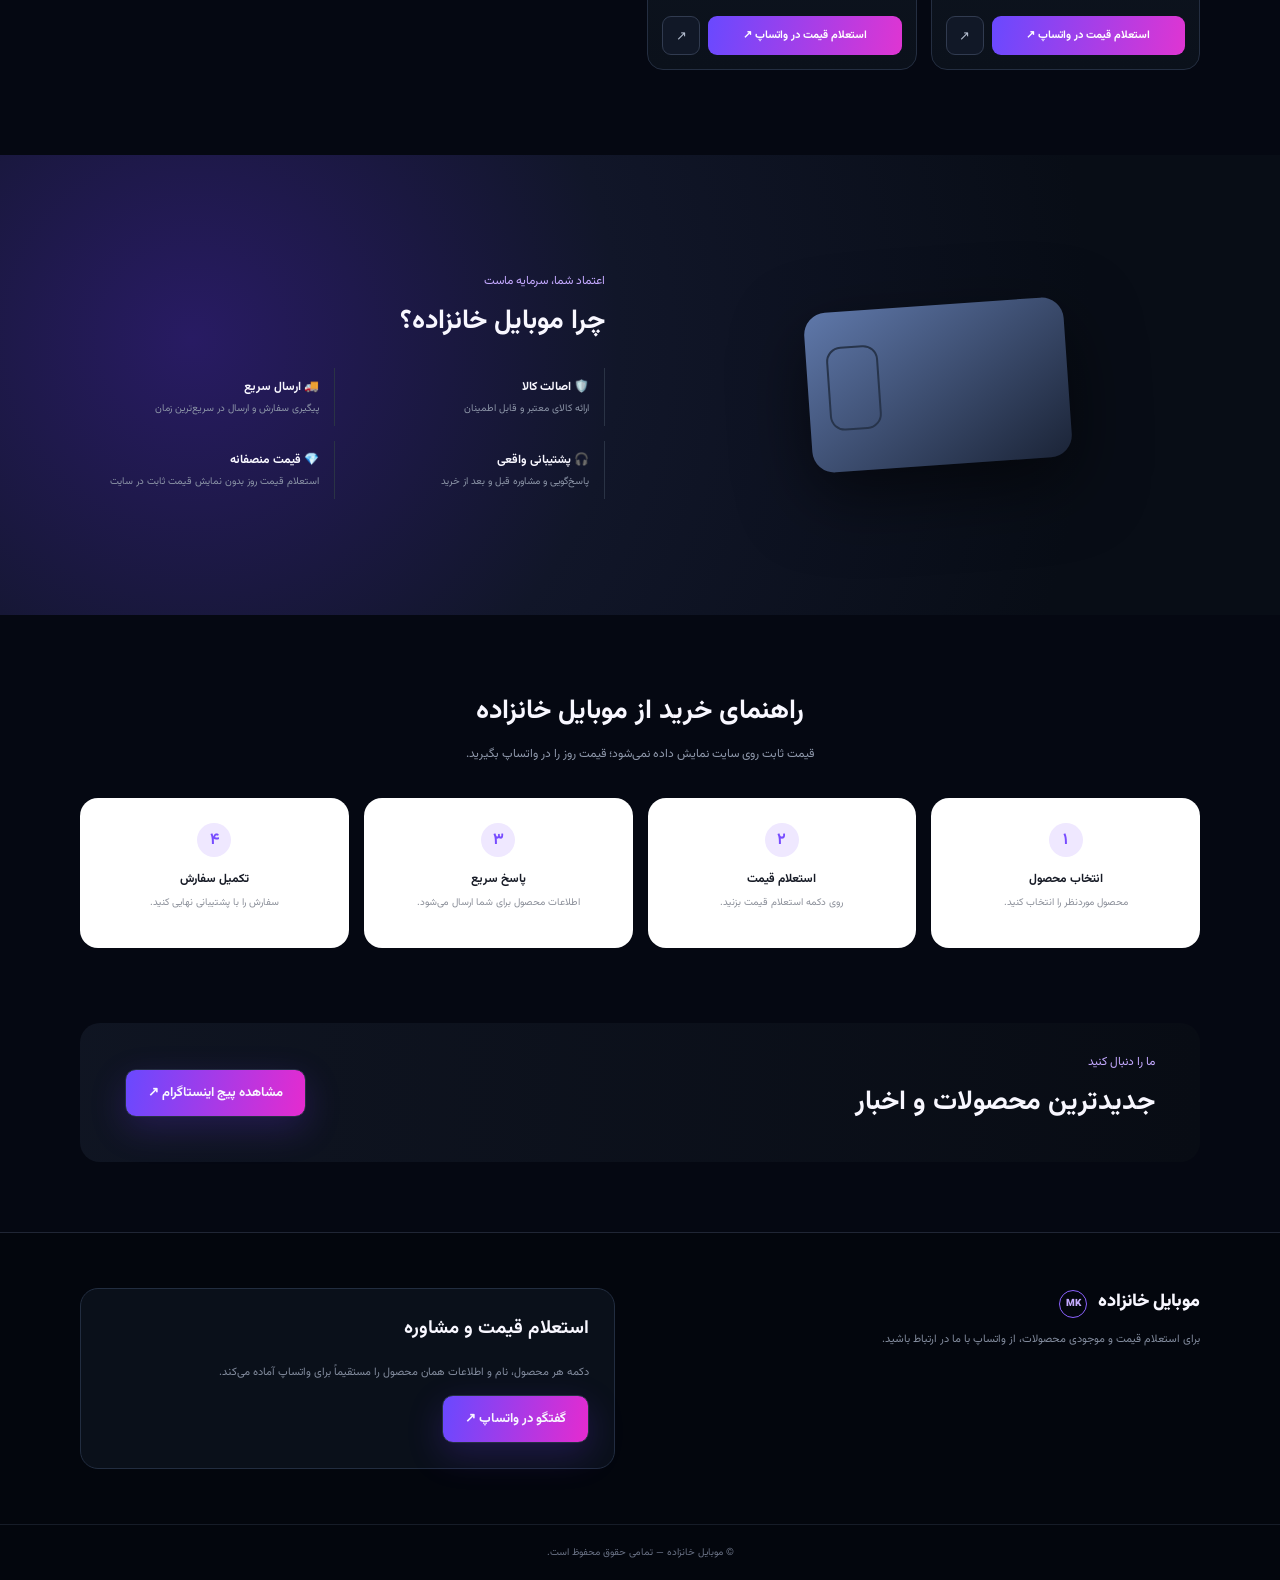
==== commit 2107403a: "Add files via upload" ====
--- a/index.html
+++ b/index.html
@@ -1,78 +1,126 @@
 <!doctype html>
 <html lang="fa" dir="rtl">
 <head>
-<meta charset="utf-8">
-<meta name="viewport" content="width=device-width,initial-scale=1,viewport-fit=cover">
-<meta name="theme-color" content="#070a12">
-<meta name="description" content="موبایل خانزاده | فروش و خدمات تخصصی موبایل و لوازم جانبی">
-<title>موبایل خانزاده | فروشگاه تخصصی موبایل</title>
-<link rel="preconnect" href="https://fonts.googleapis.com">
-<link rel="preconnect" href="https://fonts.gstatic.com" crossorigin>
-<link href="https://fonts.googleapis.com/css2?family=Vazirmatn:wght@400;500;600;700;800;900&display=swap" rel="stylesheet">
-<style>
-:root{--bg:#05070d;--bg2:#0a0e18;--card:#0d131f;--line:rgba(255,255,255,.09);--text:#f8f8fb;--muted:#9ba3b4;--purple:#9a5cff;--pink:#ec3eea;--cyan:#63d7ff;--gold:#c7d28a;--green:#35d39b;--shadow:0 25px 70px rgba(0,0,0,.38);--r:24px}
-*{box-sizing:border-box}html{scroll-behavior:smooth}body{margin:0;background:radial-gradient(circle at 80% 0%,rgba(127,61,255,.14),transparent 30%),radial-gradient(circle at 10% 35%,rgba(0,174,255,.06),transparent 30%),var(--bg);color:var(--text);font-family:Vazirmatn,Arial,sans-serif;line-height:1.7}a{color:inherit;text-decoration:none}button,input,textarea,select{font:inherit}button{cursor:pointer;border:0}.container{width:min(1180px,calc(100% - 32px));margin:auto}.topbar{height:36px;border-bottom:1px solid var(--line);color:#aab0bd;font-size:12px}.topbar .container{height:100%;display:flex;justify-content:space-between;align-items:center}.topbar span{display:flex;gap:7px;align-items:center}.nav{position:sticky;top:0;z-index:50;background:rgba(5,7,13,.78);backdrop-filter:blur(20px);border-bottom:1px solid var(--line)}.navin{height:74px;display:flex;align-items:center;gap:28px}.brand{display:flex;align-items:center;gap:12px;min-width:230px}.brand img{width:54px;height:54px;border-radius:50%;object-fit:cover;border:2px solid #9c62ff;box-shadow:0 0 25px rgba(156,98,255,.28)}.brand strong{font-size:16px}.brand small{display:block;color:#81899a;font-size:10px;margin-top:1px}.links{display:flex;gap:25px;align-items:center;flex:1;justify-content:center}.links a{color:#c6cad4;font-size:13px;transition:.2s}.links a:hover{color:#d987ff}.actions{display:flex;gap:12px;align-items:center}.iconbtn{width:40px;height:40px;border-radius:50%;background:rgba(255,255,255,.045);border:1px solid var(--line);display:grid;place-items:center;color:#f2f3f7;position:relative}.iconbtn:hover{border-color:rgba(154,92,255,.55);transform:translateY(-1px)}.cartcount{position:absolute;top:-4px;left:-3px;background:linear-gradient(135deg,var(--purple),var(--pink));font-size:9px;min-width:17px;height:17px;border-radius:20px;display:grid;place-items:center}.insta-mini{width:29px;height:29px;border-radius:9px;object-fit:cover}.hero{min-height:510px;position:relative;overflow:hidden;border-bottom:1px solid var(--line);background:radial-gradient(circle at 72% 45%,rgba(153,80,255,.23),transparent 26%),linear-gradient(90deg,rgba(4,6,12,.98) 0%,rgba(5,8,15,.82) 43%,rgba(4,5,10,.25) 100%)}.hero:after{content:"";position:absolute;inset:0;background:linear-gradient(180deg,transparent 65%,var(--bg) 100%);pointer-events:none}.hero-grid{min-height:510px;display:grid;grid-template-columns:1fr 1.08fr;align-items:center;gap:30px;position:relative;z-index:2}.hero-copy{padding:45px 0}.eyebrow{color:#c9b4ff;font-size:13px;margin-bottom:10px}.hero h1{font-size:clamp(34px,5vw,67px);line-height:1.18;margin:0;font-weight:900;letter-spacing:-1.5px}.hero h1 .grad{background:linear-gradient(90deg,#fff,#b776ff 45%,#ff4edc);-webkit-background-clip:text;background-clip:text;color:transparent}.hero p{color:#b1b6c3;max-width:560px;margin:18px 0 25px;font-size:14px}.hero-buttons{display:flex;gap:12px;flex-wrap:wrap}.primary{padding:13px 23px;border-radius:15px;color:#fff;background:linear-gradient(90deg,#6b55ff,#ee3fe0);box-shadow:0 14px 35px rgba(145,63,255,.26);font-weight:700}.secondary{padding:13px 20px;border-radius:15px;background:rgba(255,255,255,.05);border:1px solid var(--line);color:#e7e8ee}.hero-visual{height:100%;min-height:450px;display:flex;align-items:center;justify-content:center;position:relative}.phone-stack{position:relative;width:min(510px,90%);height:400px}.phone{position:absolute;width:205px;height:390px;border-radius:38px;background:#161925;border:5px solid #242837;box-shadow:0 35px 80px rgba(0,0,0,.65),0 0 40px rgba(130,75,255,.16);overflow:hidden}.phone img{width:100%;height:100%;object-fit:cover}.phone:before{content:"";position:absolute;top:10px;left:50%;transform:translateX(-50%);width:90px;height:23px;border-radius:20px;background:#06070b;z-index:2}.p1{right:55px;top:8px;transform:rotate(9deg)}.p2{right:220px;top:35px;transform:rotate(-9deg)}.floating{position:absolute;right:10px;bottom:15px;background:rgba(10,12,19,.78);border:1px solid var(--line);border-radius:16px;padding:10px 14px;font-size:11px;backdrop-filter:blur(15px)}.dots{position:absolute;bottom:24px;left:50%;transform:translateX(-50%);display:flex;gap:8px}.dots i{width:7px;height:7px;border-radius:50%;background:#555b6b}.dots i:first-child{width:22px;border-radius:20px;background:linear-gradient(90deg,var(--purple),var(--pink))}.quickcats{margin-top:-12px;position:relative;z-index:5}.catgrid{display:grid;grid-template-columns:repeat(4,1fr);gap:15px}.cat{background:linear-gradient(180deg,#111722,#0c111b);border:1px solid var(--line);border-radius:19px;padding:16px;min-height:145px;box-shadow:var(--shadow);transition:.2s}.cat:hover{transform:translateY(-4px);border-color:rgba(154,92,255,.38)}.cat img{width:100%;height:72px;object-fit:contain;border-radius:13px}.cat strong{display:block;font-size:13px;margin-top:5px}.cat small{color:#8c94a5;font-size:10px}.section{padding:74px 0}.section-head{display:flex;justify-content:space-between;align-items:end;margin-bottom:25px}.section-head h2{margin:0;font-size:28px}.section-head p{margin:4px 0 0;color:#8e95a6;font-size:12px}.outline{padding:9px 14px;border:1px solid rgba(154,92,255,.55);border-radius:12px;color:#d9c9ff;font-size:12px;background:rgba(154,92,255,.04)}.filters{display:flex;gap:8px;overflow:auto;padding-bottom:7px;margin-bottom:18px}.chip{white-space:nowrap;padding:8px 14px;border-radius:30px;background:#0c111b;border:1px solid var(--line);color:#aab0bc;font-size:12px}.chip.active,.chip:hover{background:linear-gradient(90deg,rgba(116,82,255,.2),rgba(236,62,234,.12));border-color:rgba(154,92,255,.55);color:#fff}.products{display:grid;grid-template-columns:repeat(4,1fr);gap:15px}.product{background:linear-gradient(180deg,#111722,#0a0f18);border:1px solid var(--line);border-radius:20px;overflow:hidden;position:relative;transition:.22s}.product:hover{transform:translateY(-5px);border-color:rgba(154,92,255,.38);box-shadow:0 22px 50px rgba(0,0,0,.3)}.heart{position:absolute;top:11px;left:11px;z-index:3;width:30px;height:30px;border-radius:50%;background:rgba(5,7,12,.72);color:#a6adbb;border:1px solid var(--line)}.product-img{height:220px;background:#0b0e15;display:grid;place-items:center;padding:17px}.product-img img{width:100%;height:100%;object-fit:contain;filter:drop-shadow(0 20px 18px rgba(0,0,0,.42))}.product-body{padding:13px 14px 15px}.brandtag{color:#a67bff;font-size:9px}.product h3{font-size:14px;margin:3px 0 6px;line-height:1.5}.desc{color:#7f8798;font-size:10px;min-height:32px}.price{font-weight:800;font-size:14px;margin-top:9px}.price span{font-size:9px;color:#8b92a0;font-weight:500}.product-actions{display:flex;gap:7px;margin-top:11px}.buy{flex:1;padding:9px;border-radius:11px;background:linear-gradient(90deg,#7459ff,#d93fe9);color:#fff;font-size:11px;font-weight:700}.view{width:38px;border-radius:11px;background:#151b27;color:#dfe2e9;border:1px solid var(--line)}.why{background:radial-gradient(circle at 20% 40%,rgba(91,52,194,.24),transparent 32%),linear-gradient(120deg,#090d17,#0d1420);border-top:1px solid var(--line);border-bottom:1px solid var(--line)}.why-grid{display:grid;grid-template-columns:1.1fr 1.5fr;gap:40px;align-items:center}.why-copy h2{font-size:30px;margin:0}.why-copy p{color:#8f97a8;font-size:12px}.why-phone{height:260px;display:flex;justify-content:center;align-items:center}.why-phone img{max-height:280px;max-width:270px;object-fit:contain;filter:drop-shadow(0 30px 30px rgba(0,0,0,.5))}.features{display:grid;grid-template-columns:repeat(4,1fr);gap:10px}.feature{text-align:center;padding:15px;border-left:1px solid var(--line)}.feature:last-child{border:0}.feature .ico{font-size:28px}.feature strong{display:block;font-size:12px;margin-top:4px}.feature small{color:#7e8798;font-size:9px}.guide{background:#f4f5f7;color:#1a1d25;padding:58px 0}.guidebox{background:#fff;border-radius:26px;padding:28px;box-shadow:0 15px 45px rgba(0,0,0,.12)}.guide h2{text-align:center;margin:0 0 6px}.guide p{text-align:center;color:#777;font-size:11px;margin-top:0}.steps{display:grid;grid-template-columns:repeat(4,1fr);gap:10px;margin-top:28px}.step{text-align:center;position:relative}.step .num{width:48px;height:48px;border-radius:50%;display:grid;place-items:center;margin:auto;background:#f2e9ff;color:#8054e9;font-weight:800}.step strong{font-size:12px;display:block;margin-top:8px}.step small{color:#777;font-size:9px}.insta-banner{margin-top:30px;border-radius:23px;min-height:190px;padding:28px 32px;display:flex;align-items:center;justify-content:space-between;gap:20px;overflow:hidden;background:linear-gradient(90deg,rgba(7,10,17,.98),rgba(7,10,17,.5)),url('https://images.unsplash.com/photo-1516321318423-f06f85e504b3?auto=format&fit=crop&w=1400&q=85') center/cover;border:1px solid var(--line)}.insta-brand{display:flex;align-items:center;gap:15px}.insta-brand img{width:64px;height:64px;object-fit:cover;border-radius:17px}.insta-banner h3{margin:0;font-size:20px}.insta-banner p{margin:3px 0 12px;color:#a5acb9;font-size:11px}.contact{padding:65px 0}.contactbox{border:1px solid var(--line);border-radius:26px;background:linear-gradient(120deg,#0c111b,#090d15);padding:30px;display:grid;grid-template-columns:.8fr 1.2fr;gap:28px}.contact h2{margin:0;font-size:26px}.contact p{color:#8d95a6;font-size:11px}.contact-list{display:grid;gap:10px;margin-top:20px}.contact-item{display:flex;gap:11px;align-items:center;color:#b9bfca;font-size:11px}.contact-item b{color:#fff}.form{display:grid;gap:10px}.field{background:#0a0f18;border:1px solid var(--line);border-radius:13px;color:#fff;padding:12px;outline:0}.field:focus{border-color:rgba(154,92,255,.65)}textarea.field{min-height:105px;resize:vertical}.footer{border-top:1px solid var(--line);padding:22px 0 90px;color:#6f7787;font-size:10px}.footerin{display:flex;justify-content:space-between;align-items:center}.footer-brand{display:flex;gap:9px;align-items:center;color:#fff}.footer-brand img{width:43px;height:43px;border-radius:50%;object-fit:cover;border:1px solid #8b5aff}.bottomnav{display:none}.modal-back,.drawer-back{position:fixed;inset:0;background:rgba(0,0,0,.7);z-index:100;display:none;align-items:center;justify-content:center;padding:15px}.modal-back.open,.drawer-back.open{display:flex}.modal{width:min(720px,100%);max-height:90vh;overflow:auto;border:1px solid var(--line);border-radius:25px;background:#0c111a;box-shadow:0 30px 100px rgba(0,0,0,.6);padding:20px}.modal-top{display:flex;justify-content:space-between;align-items:center}.close{width:38px;height:38px;border-radius:50%;background:#171d28;color:#fff}.modal-grid{display:grid;grid-template-columns:1fr 1fr;gap:20px;align-items:center}.modal-grid img{width:100%;height:320px;object-fit:contain}.modal h2{margin:0}.modal .muted{color:#8e96a5;font-size:11px}.paybox{margin-top:15px;padding:15px;border-radius:17px;background:linear-gradient(135deg,rgba(154,92,255,.09),rgba(236,62,234,.06));border:1px solid rgba(154,92,255,.2)}.bankrow{display:flex;justify-content:space-between;gap:10px;align-items:center;padding:8px 0;border-bottom:1px dashed var(--line);font-size:11px}.bankrow:last-child{border:0}.copy{padding:6px 9px;border-radius:8px;background:#191f2b;color:#d8ccff;font-size:9px}.drawer{position:absolute;right:0;top:0;height:100%;width:min(440px,100%);background:#0a0f18;border-left:1px solid var(--line);padding:20px;overflow:auto}.cartitem{display:flex;gap:10px;padding:12px 0;border-bottom:1px solid var(--line)}.cartitem img{width:70px;height:70px;object-fit:contain;background:#0d121c;border-radius:12px}.cartitem h4{margin:0;font-size:12px}.cartitem small{color:#8c94a4}.cartfoot{margin-top:18px}.total{display:flex;justify-content:space-between;font-weight:800;margin:12px 0}.admin{position:fixed;inset:0;background:rgba(0,0,0,.78);z-index:120;display:none;align-items:center;justify-content:center;padding:12px}.admin.open{display:flex}.adminbox{width:min(820px,100%);max-height:92vh;overflow:auto;background:#0b1019;border:1px solid var(--line);border-radius:24px;padding:20px}.admin h2{margin-top:0}.adminnote{font-size:10px;color:#8c94a4;line-height:1.8}.admin-grid{display:grid;grid-template-columns:repeat(2,1fr);gap:9px}.admin-products{margin-top:16px;display:grid;gap:8px}.admin-row{display:grid;grid-template-columns:1fr auto;gap:8px;align-items:center;background:#101621;border:1px solid var(--line);padding:9px;border-radius:12px}.admin-row button{background:#24131b;color:#ff9cad;border-radius:9px;padding:7px 10px;font-size:10px}.toast{position:fixed;bottom:25px;left:50%;transform:translateX(-50%) translateY(20px);opacity:0;pointer-events:none;z-index:200;background:#151b27;border:1px solid var(--line);color:#fff;padding:10px 15px;border-radius:13px;font-size:11px;transition:.25s}.toast.show{opacity:1;transform:translateX(-50%) translateY(0)}
-@media(max-width:900px){.links{display:none}.brand{min-width:0}.navin{justify-content:space-between}.hero-grid{grid-template-columns:1fr;min-height:650px}.hero-copy{padding:35px 0 0;text-align:center}.hero-copy p{margin-left:auto;margin-right:auto}.hero-buttons{justify-content:center}.hero-visual{min-height:330px}.phone-stack{transform:scale(.8)}.catgrid{grid-template-columns:repeat(2,1fr)}.products{grid-template-columns:repeat(2,1fr)}.why-grid{grid-template-columns:1fr}.why-copy{text-align:center}.features{grid-template-columns:repeat(2,1fr)}.feature:nth-child(2){border:0}.steps{grid-template-columns:repeat(2,1fr);row-gap:22px}.contactbox{grid-template-columns:1fr}.modal-grid{grid-template-columns:1fr}.modal-grid img{height:230px}.bottomnav{display:flex;position:fixed;bottom:0;left:0;right:0;z-index:60;background:rgba(6,9,15,.92);backdrop-filter:blur(18px);border-top:1px solid var(--line);height:64px;justify-content:space-around;align-items:center}.bottomnav a,.bottomnav button{background:none;color:#9ca4b3;font-size:9px;display:grid;place-items:center;gap:2px}.bottomnav b{font-size:18px}.footer{padding-bottom:82px}}
-@media(max-width:520px){.container{width:min(100% - 20px,1180px)}.topbar{display:none}.navin{height:66px}.brand img{width:45px;height:45px}.brand strong{font-size:14px}.actions .iconbtn:nth-child(1){display:none}.hero{min-height:610px}.hero-grid{min-height:610px}.hero h1{font-size:36px}.phone-stack{transform:scale(.68);margin-top:-20px}.catgrid{gap:9px}.cat{padding:10px;min-height:128px}.cat img{height:55px}.products{gap:9px}.product-img{height:170px;padding:10px}.product-body{padding:10px}.product h3{font-size:12px}.price{font-size:12px}.section{padding:55px 0}.section-head h2{font-size:23px}.insta-banner{padding:22px;min-height:220px;align-items:flex-start;flex-direction:column}.admin-grid{grid-template-columns:1fr}}
-</style>
+  <meta charset="utf-8">
+  <meta name="viewport" content="width=device-width, initial-scale=1">
+  <meta name="description" content="فروشگاه اینترنتی موبایل خانزاده">
+  <title>موبایل خانزاده | فروشگاه موبایل</title>
+  <link rel="stylesheet" href="style.css">
 </head>
 <body>
-<div class="topbar"><div class="container"><span>🚚 ارسال سریع به سراسر کشور</span><span>🛡️ تضمین اصالت کالا</span><span>💬 پاسخگویی و مشاوره خرید</span></div></div>
-<header class="nav"><div class="container navin">
-<a href="#home" class="brand"><img src="[data-uri]" alt="لوگوی موبایل خانزاده"><div><strong>موبایل خانزاده</strong><small>فروش و خدمات تخصصی موبایل</small></div></a>
-<nav class="links"><a href="#home">صفحه اصلی</a><a href="#products">محصولات</a><a href="#why">درباره ما</a><a href="#guide">راهنمای خرید</a><a href="#contact">تماس با ما</a></nav>
-<div class="actions"><a class="iconbtn" href="https://www.instagram.com/mobile.khanzade?stkn=cTRkdnJnbmVyNW96" target="_blank" aria-label="اینستاگرام"><img class="insta-mini" src="[data-uri]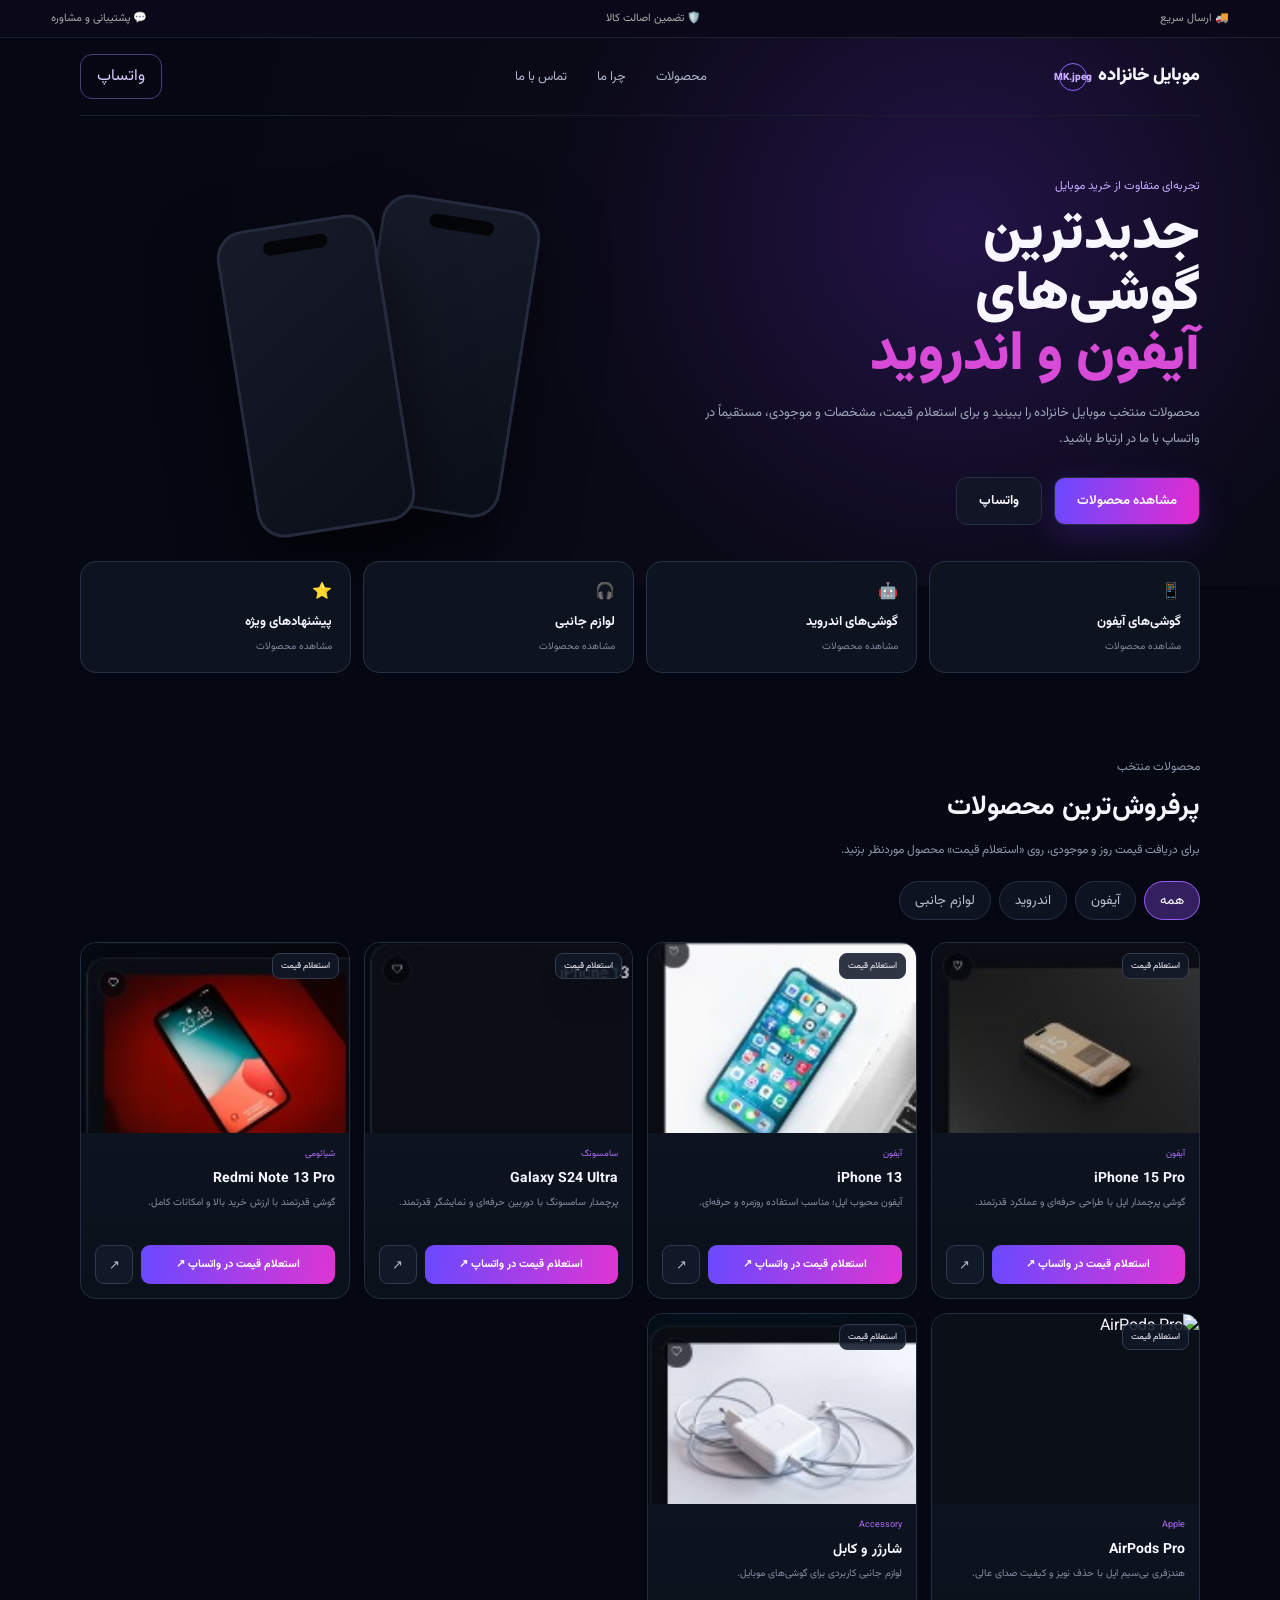
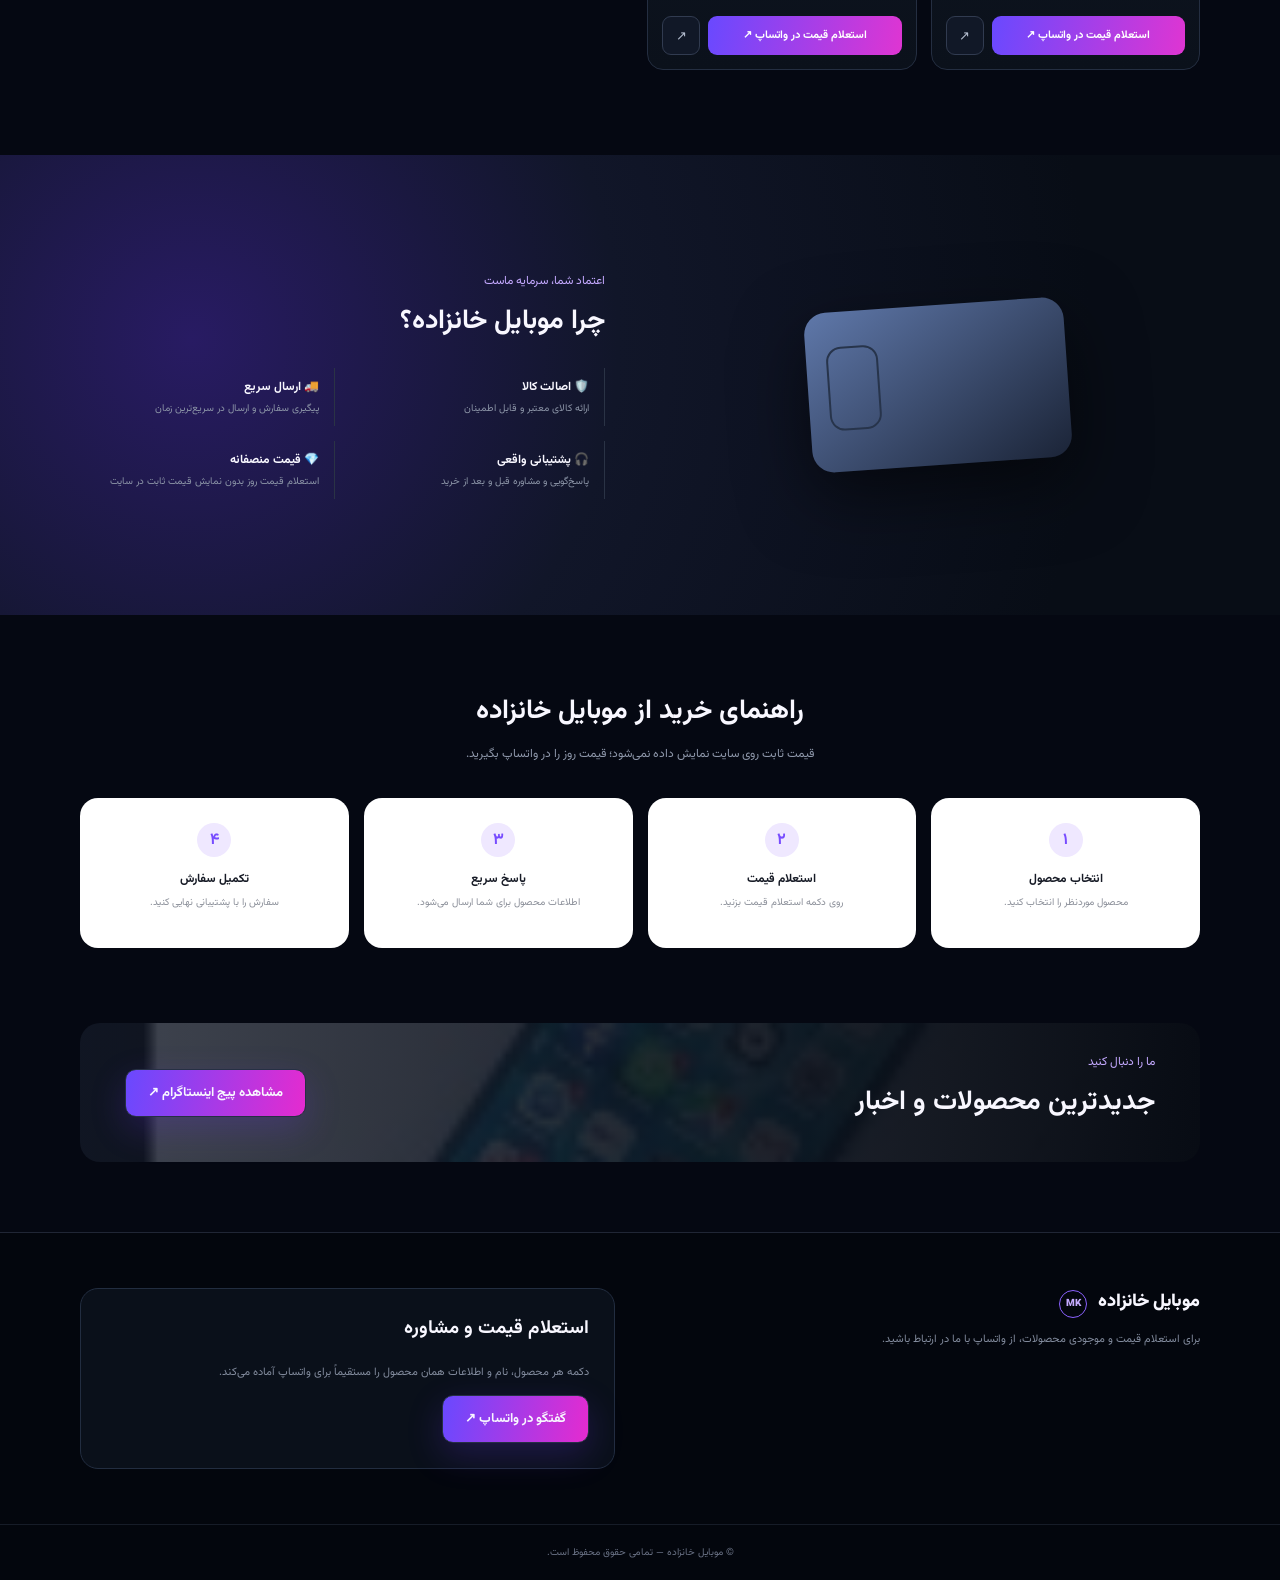
==== commit 7d77d9d8: "Update index.html" ====
--- a/index.html
+++ b/index.html
@@ -16,7 +16,7 @@
 
   <header class="hero">
     <nav class="nav container">
-      <a class="brand" href="#">موبایل خانزاده <small>MK</small></a>
+      <a class="brand" href="#">موبایل خانزاده <small>MK.jpeg</small></a>
       <div class="nav-links">
         <a href="#products">محصولات</a>
         <a href="#why-us">چرا ما</a>
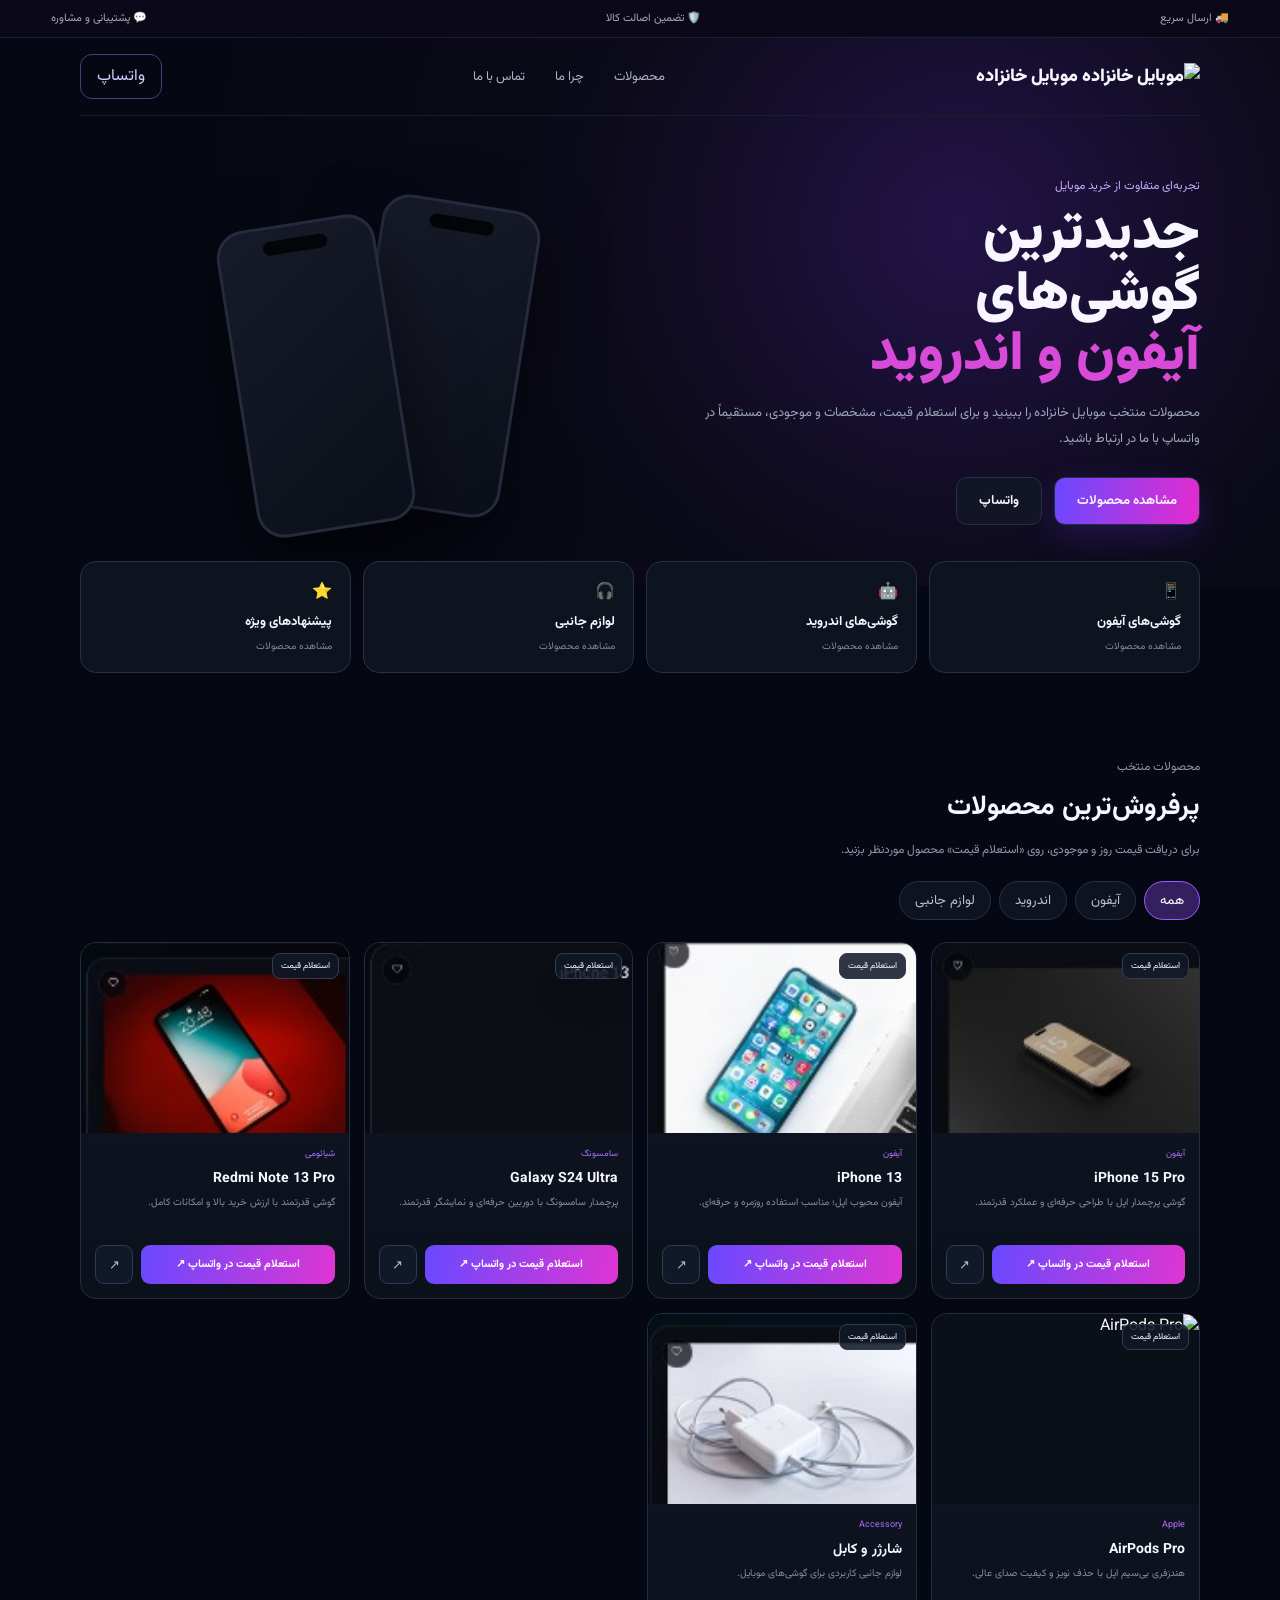
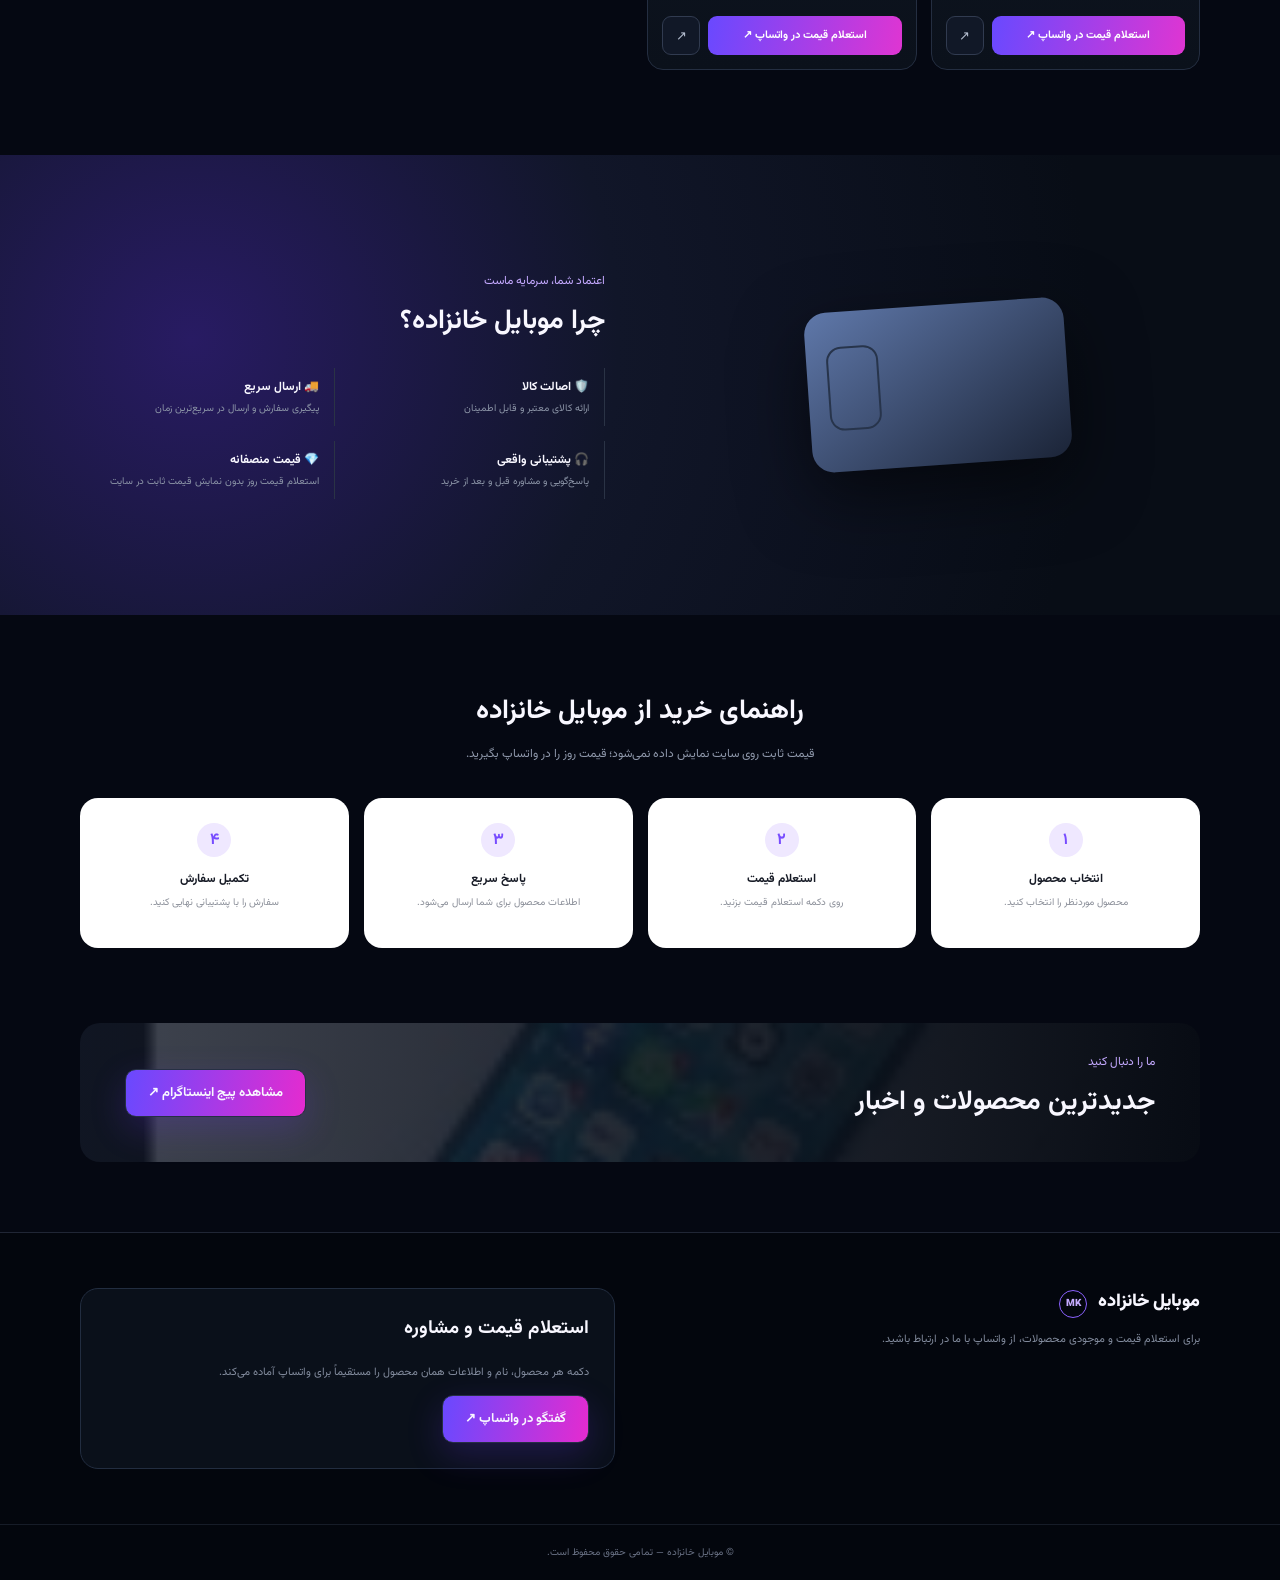
==== commit 0a392abc: "Update index.html" ====
--- a/index.html
+++ b/index.html
@@ -16,7 +16,10 @@
 
   <header class="hero">
     <nav class="nav container">
-      <a class="brand" href="#">موبایل خانزاده <small>MK.jpeg</small></a>
+<a class="brand" href="#">
+  <img src="assets/logo.png" alt="موبایل خانزاده">
+  <span>موبایل خانزاده</span>
+</a>
       <div class="nav-links">
         <a href="#products">محصولات</a>
         <a href="#why-us">چرا ما</a>
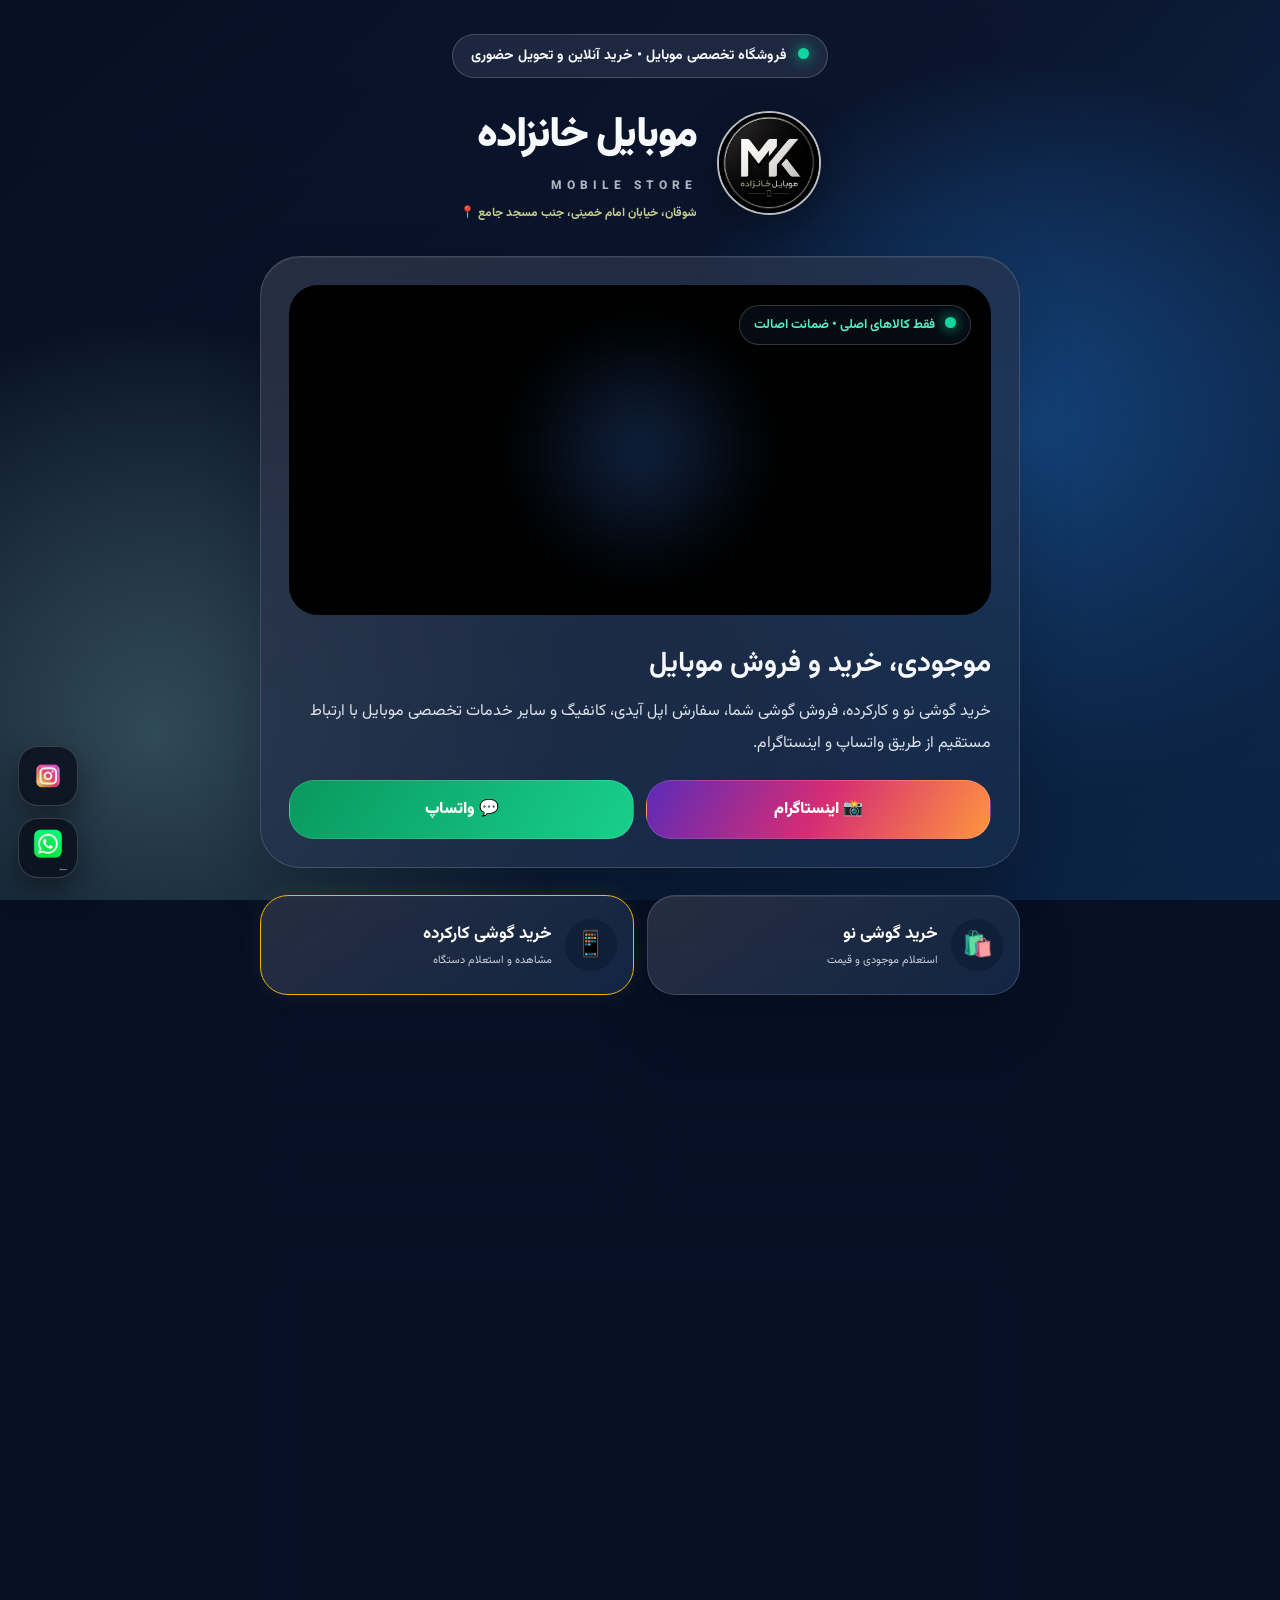
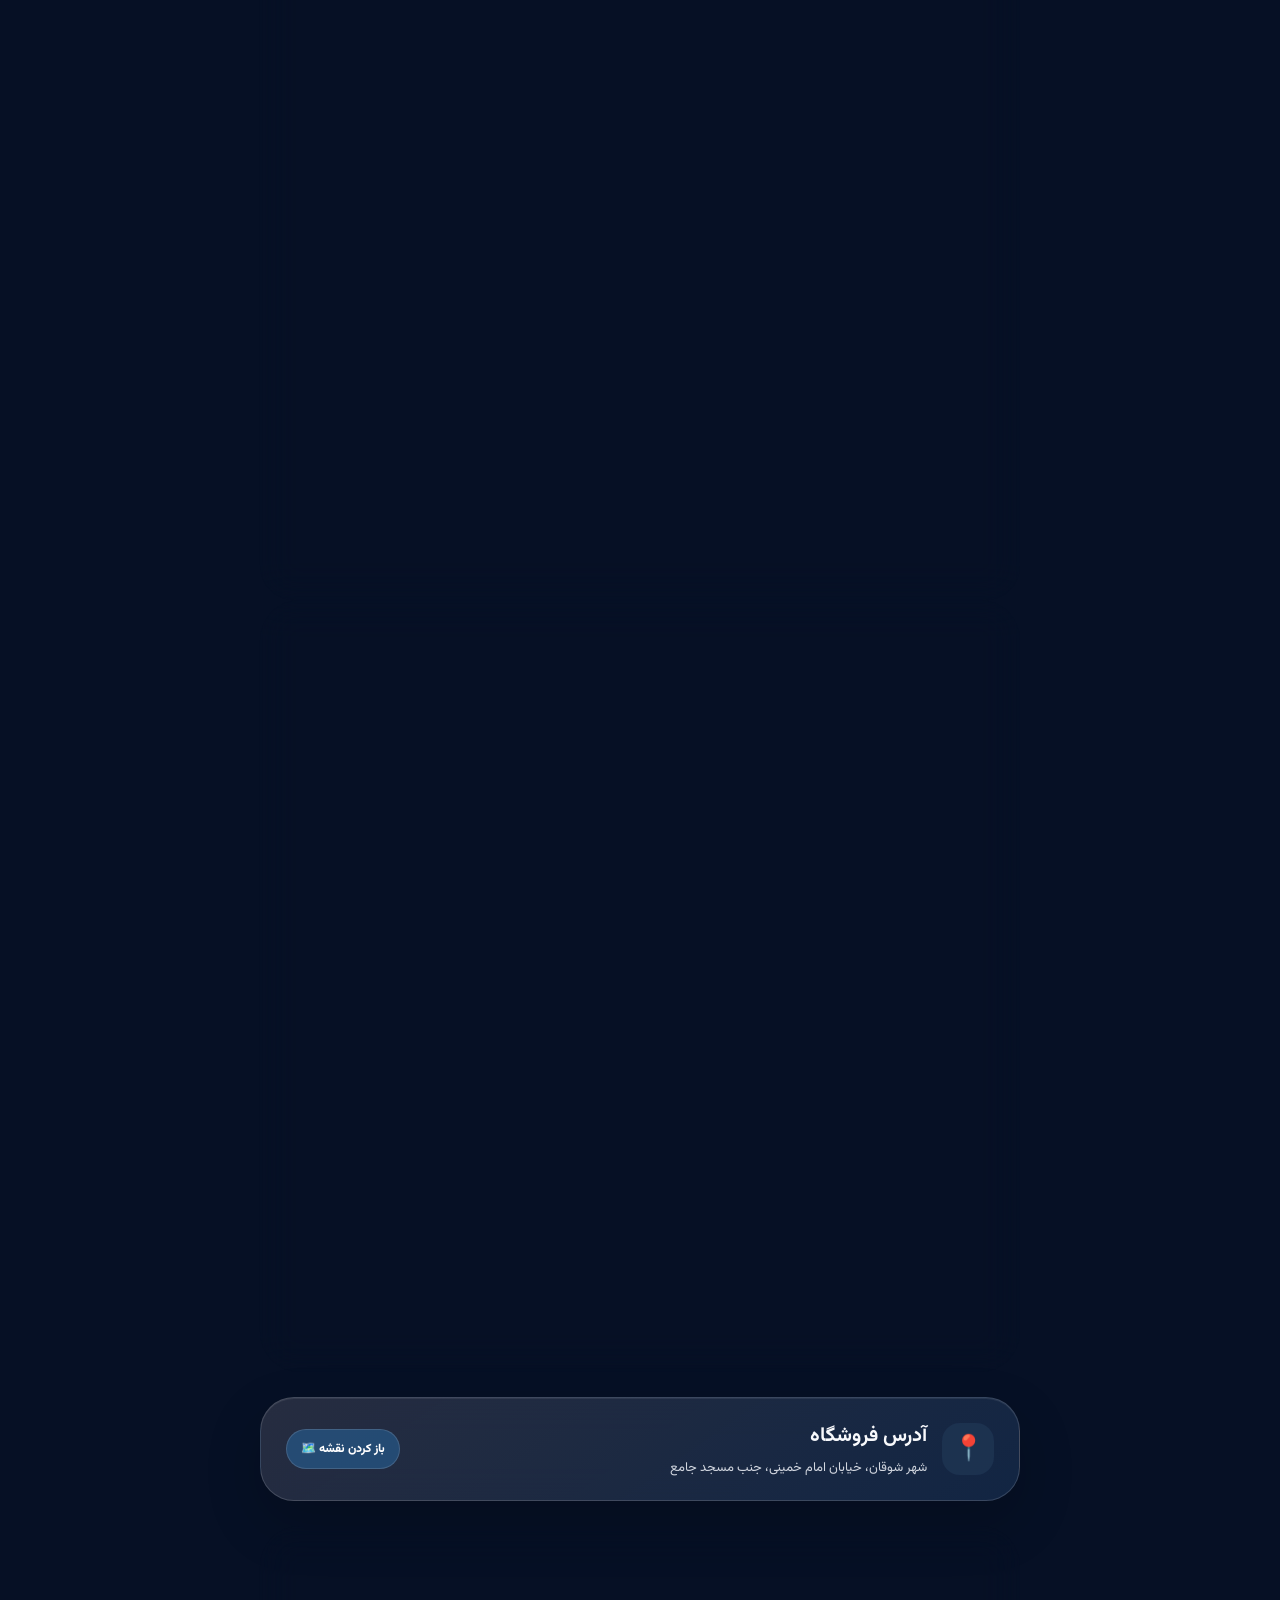
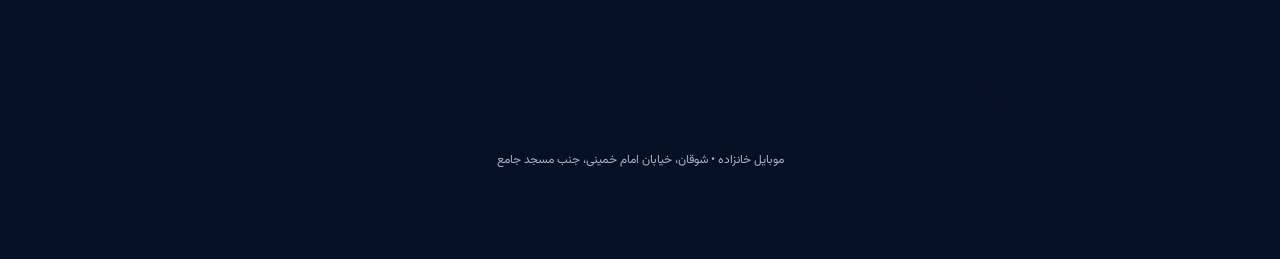
==== commit 07e1c7f7: "Add files via upload" ====
--- a/index.html
+++ b/index.html
@@ -1,129 +1,151 @@
 <!doctype html>
 <html lang="fa" dir="rtl">
 <head>
-  <meta charset="utf-8">
-  <meta name="viewport" content="width=device-width, initial-scale=1">
-  <meta name="description" content="فروشگاه اینترنتی موبایل خانزاده">
-  <title>موبایل خانزاده | فروشگاه موبایل</title>
-  <link rel="stylesheet" href="style.css">
+<meta charset="utf-8">
+<meta name="viewport" content="width=device-width,initial-scale=1,viewport-fit=cover">
+<meta name="theme-color" content="#071126">
+<title>موبایل خانزاده | فروش و خدمات تخصصی موبایل</title>
+<meta name="description" content="موبایل خانزاده در شوقان؛ خرید و فروش گوشی نو و کارکرده، سفارش اپل آیدی، کانفیگ و خدمات تخصصی موبایل">
+<link rel="preconnect" href="https://fonts.googleapis.com">
+<link rel="preconnect" href="https://fonts.gstatic.com" crossorigin>
+<link href="https://fonts.googleapis.com/css2?family=Vazirmatn:wght@400;500;600;700;800;900&display=swap" rel="stylesheet">
+<link rel="stylesheet" href="style.css">
 </head>
 <body>
-  <div class="topbar">
-    <span>🚚 ارسال سریع</span>
-    <span>🛡️ تضمین اصالت کالا</span>
-    <span>💬 پشتیبانی و مشاوره</span>
-  </div>
+<div class="bg"></div>
+<main class="wrap">
 
-  <header class="hero">
-    <nav class="nav container">
-<a class="brand" href="#">
-  <img src="assets/logo.png" alt="موبایل خانزاده">
-  <span>موبایل خانزاده</span>
-</a>
-      <div class="nav-links">
-        <a href="#products">محصولات</a>
-        <a href="#why-us">چرا ما</a>
-        <a href="#contact">تماس با ما</a>
-      </div>
-      <a class="nav-wa" id="navWhatsapp" href="#" target="_blank" rel="noopener">واتساپ</a>
-    </nav>
+  <div class="top-pill"><span class="live"></span> فروشگاه تخصصی موبایل • خرید آنلاین و تحویل حضوری</div>
 
-    <section class="hero-content container">
-      <div>
-        <p class="eyebrow">تجربه‌ای متفاوت از خرید موبایل</p>
-        <h1>جدیدترین<br>گوشی‌های<br><span>آیفون و اندروید</span></h1>
-        <p class="hero-copy">محصولات منتخب موبایل خانزاده را ببینید و برای استعلام قیمت، مشخصات و موجودی، مستقیماً در واتساپ با ما در ارتباط باشید.</p>
-        <div class="hero-actions">
-          <a class="btn primary" href="#products">مشاهده محصولات</a>
-          <a class="btn ghost" id="heroWhatsapp" href="#" target="_blank" rel="noopener">واتساپ</a>
-        </div>
-      </div>
-      <div class="hero-device" aria-hidden="true">
-        <div class="phone phone-a"></div>
-        <div class="phone phone-b"></div>
-        <div class="glow"></div>
-      </div>
-    </section>
+  <header class="brand">
+    <img class="logo" src="logo.jpeg" alt="لوگوی موبایل خانزاده">
+    <div class="brand-copy">
+      <div class="brand-title">موبایل خانزاده</div>
+      <div class="brand-sub">MOBILE STORE</div>
+      <div class="brand-address">شوقان، خیابان امام خمینی، جنب مسجد جامع 📍</div>
+    </div>
   </header>
 
-  <main>
-    <section class="categories container">
-      <div class="category">📱<b>گوشی‌های آیفون</b><small>مشاهده محصولات</small></div>
-      <div class="category">🤖<b>گوشی‌های اندروید</b><small>مشاهده محصولات</small></div>
-      <div class="category">🎧<b>لوازم جانبی</b><small>مشاهده محصولات</small></div>
-      <div class="category">⭐<b>پیشنهادهای ویژه</b><small>مشاهده محصولات</small></div>
-    </section>
+  <section class="hero glass">
+    <div class="hero-screen">
+      <div class="hero-badge"><span class="live"></span> فقط کالاهای اصلی • ضمانت اصالت</div>
+      <div class="phone-icon"></div>
+    </div>
+    <h1>موجودی، خرید و فروش موبایل</h1>
+    <p>خرید گوشی نو و کارکرده، فروش گوشی شما، سفارش اپل آیدی، کانفیگ و سایر خدمات تخصصی موبایل با ارتباط مستقیم از طریق واتساپ و اینستاگرام.</p>
+    <div class="social-row">
+      <a class="social instagram" target="_blank" rel="noopener" href="https://www.instagram.com/mobile.khanzade?stkn=MTd0czdzdm9pNmZqaQ%3D%3D&utm_source=qr">📸 اینستاگرام</a>
+      <a class="social whatsapp" target="_blank" rel="noopener" href="https://wa.me/989925457503?text=%D8%B3%D9%84%D8%A7%D9%85%D8%8C%20%D8%A7%D8%B2%20%D8%B7%D8%B1%DB%8C%D9%82%20%D8%B3%D8%A7%DB%8C%D8%AA%20%D9%85%D9%88%D8%A8%D8%A7%DB%8C%D9%84%20%D8%AE%D8%A7%D9%86%D8%B2%D8%A7%D8%AF%D9%87%20%D9%BE%DB%8C%D8%A7%D9%85%20%D8%AF%D8%A7%D8%AF%D9%85.">💬 واتساپ</a>
+    </div>
+  </section>
 
-    <section id="products" class="products-section container">
-      <div class="section-heading">
-        <div>
-          <p class="eyebrow">محصولات منتخب</p>
-          <h2>پرفروش‌ترین محصولات</h2>
-          <p>برای دریافت قیمت روز و موجودی، روی «استعلام قیمت» محصول موردنظر بزنید.</p>
-        </div>
+  <section class="quick-grid">
+    <button class="quick glass" onclick="openOrder('خرید گوشی نو')"><span class="qicon">🛍️</span><span><b>خرید گوشی نو</b><small>استعلام موجودی و قیمت</small></span></button>
+    <button class="quick glass gold" onclick="openOrder('خرید گوشی کارکرده')"><span class="qicon">📱</span><span><b>خرید گوشی کارکرده</b><small>مشاهده و استعلام دستگاه</small></span></button>
+    <button class="quick glass" onclick="openOrder('فروش گوشی')"><span class="qicon">💰</span><span><b>فروش گوشی شما</b><small>کارشناسی و قیمت‌گذاری</small></span></button>
+    <button class="quick glass" onclick="openOrder('سفارش اپل آیدی')"><span class="qicon purple">ID</span><span><b>سفارش اپل آیدی</b><small>تحویل و پشتیبانی</small></span></button>
+    <button class="quick glass" onclick="openOrder('سفارش کانفیگ')"><span class="qicon">⚙️</span><span><b>سفارش کانفیگ</b><small>راه‌اندازی و انتقال اطلاعات</small></span></button>
+    <button class="quick glass" onclick="openOrder('سایر خدمات')"><span class="qicon">🛠️</span><span><b>سایر خدمات</b><small>برای مشاوره پیام دهید</small></span></button>
+  </section>
+
+  <section class="inventory glass" id="inventory">
+    <div class="heading">
+      <div>
+        <h2>موجودی گوشی‌ها 📱</h2>
+        <p>مدل موردنظرت را انتخاب کن تا مشخصات و درخواست خرید مستقیم برای واتساپ آماده شود.</p>
       </div>
-      <div class="filters">
-        <button class="filter active" data-filter="all">همه</button>
-        <button class="filter" data-filter="iphone">آیفون</button>
-        <button class="filter" data-filter="android">اندروید</button>
-        <button class="filter" data-filter="accessory">لوازم جانبی</button>
-      </div>
-      <div id="productGrid" class="product-grid"></div>
-    </section>
-
-    <section id="why-us" class="why">
-      <div class="container why-grid">
-        <div class="why-image">
-          <div class="mini-phone"></div>
-        </div>
-        <div>
-          <p class="eyebrow">اعتماد شما، سرمایه ماست</p>
-          <h2>چرا موبایل خانزاده؟</h2>
-          <div class="features">
-            <div><strong>🛡️ اصالت کالا</strong><span>ارائه کالای معتبر و قابل اطمینان</span></div>
-            <div><strong>🚚 ارسال سریع</strong><span>پیگیری سفارش و ارسال در سریع‌ترین زمان</span></div>
-            <div><strong>🎧 پشتیبانی واقعی</strong><span>پاسخ‌گویی و مشاوره قبل و بعد از خرید</span></div>
-            <div><strong>💎 قیمت منصفانه</strong><span>استعلام قیمت روز بدون نمایش قیمت ثابت در سایت</span></div>
-          </div>
-        </div>
-      </div>
-    </section>
-
-    <section class="steps container">
-      <h2>راهنمای خرید از موبایل خانزاده</h2>
-      <p>قیمت ثابت روی سایت نمایش داده نمی‌شود؛ قیمت روز را در واتساپ بگیرید.</p>
-      <div class="step-grid">
-        <div><b>۱</b><strong>انتخاب محصول</strong><span>محصول موردنظر را انتخاب کنید.</span></div>
-        <div><b>۲</b><strong>استعلام قیمت</strong><span>روی دکمه استعلام قیمت بزنید.</span></div>
-        <div><b>۳</b><strong>پاسخ سریع</strong><span>اطلاعات محصول برای شما ارسال می‌شود.</span></div>
-        <div><b>۴</b><strong>تکمیل سفارش</strong><span>سفارش را با پشتیبانی نهایی کنید.</span></div>
-      </div>
-    </section>
-
-    <section class="instagram container">
-      <div>
-        <p class="eyebrow">ما را دنبال کنید</p>
-        <h2>جدیدترین محصولات و اخبار</h2>
-      </div>
-      <a class="btn primary" href="https://instagram.com/mobile.khanzade" target="_blank" rel="noopener">مشاهده پیج اینستاگرام ↗</a>
-    </section>
-  </main>
-
-  <footer id="contact">
-    <div class="footer container">
-      <div>
-        <div class="brand">موبایل خانزاده <small>MK</small></div>
-        <p>برای استعلام قیمت و موجودی محصولات، از واتساپ با ما در ارتباط باشید.</p>
-      </div>
-      <div class="contact-box">
-        <h3>استعلام قیمت و مشاوره</h3>
-        <p>دکمه هر محصول، نام و اطلاعات همان محصول را مستقیماً برای واتساپ آماده می‌کند.</p>
-        <a class="btn primary" id="footerWhatsapp" href="#" target="_blank" rel="noopener">گفتگو در واتساپ ↗</a>
+      <div class="target">🛍️</div>
+    </div>
+    <div class="inventory-tools">
+      <input id="inventorySearch" type="search" placeholder="جستجوی مدل، حافظه یا رنگ...">
+      <div class="inventory-filters">
+        <button class="inv-filter selected" data-filter="همه">همه</button>
+        <button class="inv-filter" data-filter="نو">نو</button>
+        <button class="inv-filter" data-filter="کارکرده">کارکرده</button>
       </div>
     </div>
-    <div class="copyright">© موبایل خانزاده — تمامی حقوق محفوظ است.</div>
-  </footer>
+    <div id="inventoryGrid" class="inventory-grid"></div>
+    <p id="inventoryEmpty" class="empty" hidden>موردی پیدا نشد. برای استعلام، از طریق واتساپ پیام بده.</p>
+  </section>
 
-  <script src="script.js"></script>
+  <section id="order" class="order glass">
+    <div class="heading">
+      <div>
+        <h2>ثبت سفارش / درخواست خدمات</h2>
+        <p>نوع درخواستت را انتخاب کن؛ اطلاعات سفارش مستقیم در واتساپ برای شما آماده می‌شود.</p>
+      </div>
+      <div class="target">🎯</div>
+    </div>
+    <hr>
+
+    <div class="field">
+      <label>1. نوع درخواست:</label>
+      <div class="chips" data-group="service">
+        <button data-value="خرید گوشی نو" class="selected">خرید گوشی نو</button>
+        <button data-value="خرید گوشی کارکرده">خرید گوشی کارکرده</button>
+        <button data-value="فروش گوشی">فروش گوشی</button>
+        <button data-value="سفارش اپل آیدی">اپل آیدی</button>
+        <button data-value="سفارش کانفیگ">کانفیگ</button>
+        <button data-value="سایر خدمات">سایر</button>
+      </div>
+    </div>
+
+    <div class="field">
+      <label>2. مدل / توضیحات درخواست:</label>
+      <textarea id="details" placeholder="مثلاً: iPhone 17 Pro Max 256GB، یا توضیح کامل درخواست..."></textarea>
+    </div>
+
+    <div class="two">
+      <div class="field">
+        <label>3. بودجه (اختیاری):</label>
+        <input id="budget" type="text" inputmode="numeric" placeholder="مثلاً ۱۰۰ میلیون">
+      </div>
+      <div class="field">
+        <label>4. نام شما (اختیاری):</label>
+        <input id="name" type="text" placeholder="نام شما">
+      </div>
+    </div>
+
+    <div class="field">
+      <label>5. شماره همراه (برای پیگیری):</label>
+      <input id="phone" type="tel" inputmode="tel" placeholder="مثال: 09121234567">
+    </div>
+
+    <button class="submit" onclick="sendOrder()">🚀 ارسال درخواست در واتساپ</button>
+    <p class="hint">با زدن این دکمه، واتساپ با متن آماده سفارش باز می‌شود.</p>
+  </section>
+
+  <section class="location glass">
+    <div class="location-icon">📍</div>
+    <div>
+      <h2>آدرس فروشگاه</h2>
+      <p>شهر شوقان، خیابان امام خمینی، جنب مسجد جامع</p>
+    </div>
+    <a target="_blank" rel="noopener" href="https://www.google.com/maps/search/?api=1&query=%D8%B4%D9%88%D9%82%D8%A7%D9%86%20%D8%AE%DB%8C%D8%A7%D8%A8%D8%A7%D9%86%20%D8%A7%D9%85%D8%A7%D9%85%20%D8%AE%D9%85%DB%8C%D9%86%DB%8C%20%D8%AC%D9%86%D8%A8%20%D9%85%D8%B3%D8%AC%D8%AF%20%D8%AC%D8%A7%D9%85%D8%B9" class="map-btn">باز کردن نقشه 🗺️</a>
+  </section>
+
+  <section class="contact glass">
+    <h2>ارتباط مستقیم</h2>
+    <div class="contact-grid">
+      <a target="_blank" rel="noopener" href="https://www.instagram.com/mobile.khanzade?stkn=MTd0czdzdm9pNmZqaQ%3D%3D&utm_source=qr" class="contact-btn ig">📸 <span><b>پیج اینستاگرام</b><small>@mobile.khanzade</small></span></a>
+      <a target="_blank" rel="noopener" href="https://wa.me/989925457503" class="contact-btn wa">💬 <span><b>واتساپ</b><small>۰۹۸۹۹۲۵۴۵۷۵۰۳</small></span></a>
+    </div>
+  </section>
+
+  <footer>موبایل خانزاده • شوقان، خیابان امام خمینی، جنب مسجد جامع</footer>
+</main>
+
+<div class="floating-social">
+  <a class="float-social instagram-float" aria-label="اینستاگرام موبایل خانزاده" target="_blank" rel="noopener"
+     href="https://www.instagram.com/mobile.khanzade?stkn=MTd0czdzdm9pNmZqaQ%3D%3D&utm_source=qr">
+    <img src="instagram-icon.png" alt="Instagram">
+  </a>
+  <a class="float-social whatsapp-float" aria-label="واتساپ موبایل خانزاده" target="_blank" rel="noopener"
+     href="https://wa.me/989925457503?text=%D8%B3%D9%84%D8%A7%D9%85%D8%8C%20%D8%A7%D8%B2%20%D8%B7%D8%B1%DB%8C%D9%82%20%D8%B3%D8%A7%DB%8C%D8%AA%20%D9%85%D9%88%D8%A8%D8%A7%DB%8C%D9%84%20%D8%AE%D8%A7%D9%86%D8%B2%D8%A7%D8%AF%D9%87%20%D9%BE%DB%8C%D8%A7%D9%85%20%D8%AF%D8%A7%D8%AF%D9%85.">
+    <img src="whatsapp-icon.png" alt="WhatsApp">
+  </a>
+</div>
+<script src="inventory.js"></script>
+<script src="script.js"></script>
 </body>
 </html>
--- a/style.css
+++ b/style.css
@@ -1,21 +1,10 @@
-@import url('https://fonts.googleapis.com/css2?family=Vazirmatn:wght@400;500;600;700;800;900&display=swap');
-:root{
-  --bg:#050812;--panel:#0d1420;--panel2:#101827;--line:#263044;
-  --text:#f8f7ff;--muted:#9da5b8;--purple:#7047ff;--pink:#ed35d1;
-}
-*{box-sizing:border-box}html{scroll-behavior:smooth}body{margin:0;background:var(--bg);color:var(--text);font-family:Vazirmatn,Tahoma,sans-serif}
-a{text-decoration:none;color:inherit}.container{width:min(1120px,92%);margin:auto}
-.topbar{height:38px;border-bottom:1px solid #1c2130;background:#0b0919;display:flex;justify-content:space-between;align-items:center;padding:0 4%;font-size:11px;color:#aaa}
-.hero{background:radial-gradient(circle at 75% 35%,#231347 0,#0b0a18 37%,#050812 75%);overflow:hidden}
-.nav{height:78px;display:flex;align-items:center;justify-content:space-between;border-bottom:1px solid #181d2a}.brand{font-weight:900;font-size:18px}.brand small{display:inline-flex;width:28px;height:28px;border:1px solid #8b61ff;border-radius:50%;align-items:center;justify-content:center;margin-right:7px;font-size:10px;color:#c5aaff}.nav-links{display:flex;gap:30px;color:#adb4c7;font-size:13px}.nav-wa{border:1px solid #4b3d78;padding:9px 16px;border-radius:12px;color:#d9ccff}
-.hero-content{min-height:470px;display:grid;grid-template-columns:1fr 1fr;align-items:center;gap:30px}.eyebrow{color:#c4a9ff;font-size:12px;margin:0 0 10px}.hero h1{font-size:55px;line-height:1.1;margin:0;font-weight:900}.hero h1 span{color:#d84bd8}.hero-copy{max-width:520px;color:#9ea6b8;line-height:2;font-size:13px}.hero-actions{display:flex;gap:12px;margin-top:25px}.btn{display:inline-flex;align-items:center;justify-content:center;border-radius:11px;padding:13px 22px;font-weight:700;font-size:13px;border:1px solid var(--line);transition:.2s}.btn:hover{transform:translateY(-2px)}.btn.primary{background:linear-gradient(100deg,#6949ff,#e52bcf);box-shadow:0 12px 35px #743aff35}.btn.ghost{background:#111525}
-.hero-device{height:390px;position:relative}.phone{position:absolute;width:160px;height:310px;border:3px solid #252b3c;border-radius:28px;background:linear-gradient(145deg,#171b29,#0b0f19);box-shadow:0 30px 70px #0008}.phone:before{content:"";position:absolute;top:12px;left:50%;transform:translateX(-50%);width:65px;height:14px;border-radius:10px;background:#030509}.phone-a{right:19%;top:45px;transform:rotate(9deg)}.phone-b{right:42%;top:65px;transform:rotate(-9deg)}.glow{position:absolute;width:300px;height:300px;right:25%;top:80px;background:#6e38ff33;filter:blur(70px);z-index:-1}
-.categories{display:grid;grid-template-columns:repeat(4,1fr);gap:12px;margin-top:-25px;position:relative}.category{min-height:105px;background:#0d1420;border:1px solid #273145;border-radius:16px;padding:18px;display:flex;flex-direction:column;gap:7px}.category b{font-size:13px}.category small{color:#7e879a;font-size:10px}
-.products-section{padding:85px 0}.section-heading h2,.why h2,.steps h2,.instagram h2{font-size:27px;margin:0 0 8px}.section-heading p{color:#8e97aa;font-size:12px}.filters{display:flex;gap:8px;margin:22px 0}.filter{background:#0d1420;border:1px solid #273145;color:#b9c0d0;border-radius:20px;padding:8px 15px;cursor:pointer;font-family:inherit}.filter.active{background:#35205f;border-color:#9a5bff;color:#fff}
-.product-grid{display:grid;grid-template-columns:repeat(4,1fr);gap:14px}.product-card{background:linear-gradient(180deg,#0f1724,#0b111b);border:1px solid #242e41;border-radius:16px;overflow:hidden;display:flex;flex-direction:column;min-width:0}.product-media{height:190px;background:#0a0f18;position:relative;overflow:hidden}.product-media img{width:100%;height:100%;object-fit:cover;display:block}.badge{position:absolute;top:10px;right:10px;background:#111827dd;border:1px solid #343d50;border-radius:8px;padding:5px 8px;font-size:9px}.product-body{padding:14px;display:flex;flex-direction:column;flex:1}.category-label{color:#b16dff;font-size:9px}.product-body h3{margin:7px 0 4px;font-size:14px}.product-body p{margin:0;color:#858ea1;font-size:10px;line-height:1.8;min-height:36px}.product-bottom{display:flex;gap:8px;margin-top:auto;padding-top:15px}.wa-btn{flex:1;background:linear-gradient(100deg,#6949ff,#df35d2);border:0;color:white;border-radius:9px;padding:11px 7px;font:700 11px Vazirmatn;cursor:pointer}.details-btn{width:38px;border:1px solid #313b50;background:#111827;color:#b6bfd1;border-radius:9px;cursor:pointer}
-.why{padding:85px 0;background:radial-gradient(circle at 15% 40%,#281b63 0,#111629 38%,#080d16 80%)}.why-grid{display:grid;grid-template-columns:1fr 1fr;align-items:center;gap:70px}.why-image{height:290px;display:grid;place-items:center}.mini-phone{width:260px;height:160px;border-radius:22px;background:linear-gradient(145deg,#5f78aa,#1b2437);transform:rotate(-4deg);box-shadow:0 25px 70px #0008;position:relative}.mini-phone:after{content:"";position:absolute;width:48px;height:80px;border-radius:15px;border:2px solid #27344b;left:20px;top:35px}.features{display:grid;grid-template-columns:1fr 1fr;gap:15px;margin-top:25px}.features div{border-right:1px solid #2a3345;padding:10px 15px;display:flex;flex-direction:column;gap:5px}.features strong{font-size:12px}.features span{font-size:10px;color:#8c95a7}
-.steps{padding:75px 0;text-align:center}.steps>p{color:#8e97aa;font-size:12px}.step-grid{display:grid;grid-template-columns:repeat(4,1fr);gap:15px;margin-top:35px}.step-grid div{background:#fff;color:#171b26;border-radius:18px;padding:25px 12px;min-height:150px}.step-grid b{width:34px;height:34px;border-radius:50%;display:grid;place-items:center;margin:0 auto 13px;background:#efe8ff;color:#774cff}.step-grid strong,.step-grid span{display:block}.step-grid strong{font-size:12px}.step-grid span{font-size:10px;color:#8b8f99;margin-top:7px}
-.instagram{margin-bottom:70px;border-radius:20px;min-height:135px;background:linear-gradient(90deg,#121826cc,#080c14),url('assets/iphone13.jpg') center/cover;display:flex;align-items:center;justify-content:space-between;padding:30px 45px}
-footer{background:#03060d;border-top:1px solid #202635}.footer{padding:55px 0;display:grid;grid-template-columns:1fr 1fr;gap:50px}.footer p{color:#838c9e;font-size:11px;line-height:2}.contact-box{background:#0a101a;border:1px solid #222d40;border-radius:18px;padding:25px}.contact-box h3{margin-top:0}.copyright{border-top:1px solid #161c28;color:#697184;font-size:10px;padding:20px 4%;text-align:center}
-@media(max-width:850px){.hero-content,.why-grid,.footer{grid-template-columns:1fr}.hero-device{display:none}.hero h1{font-size:43px}.categories,.product-grid{grid-template-columns:repeat(2,1fr)}.step-grid{grid-template-columns:repeat(2,1fr)}.nav-links{display:none}.instagram{padding:25px;gap:15px}.features{grid-template-columns:1fr 1fr}}
-@media(max-width:520px){.categories,.product-grid,.step-grid{grid-template-columns:1fr}.topbar{font-size:9px}.hero h1{font-size:37px}.products-section{padding:55px 0}.product-media{height:220px}.instagram{flex-direction:column;align-items:flex-start}}
+*{box-sizing:border-box}html{scroll-behavior:smooth}body{margin:0;min-height:100vh;color:#f8f9fc;background:#061025;font-family:Vazirmatn,Tahoma,sans-serif;overflow-x:hidden}.bg{position:fixed;inset:0;z-index:-3;background:radial-gradient(circle at 80% 48%,rgba(30,109,194,.75),transparent 33%),radial-gradient(circle at 12% 82%,rgba(126,183,187,.62),transparent 31%),linear-gradient(140deg,#071126,#0c1832 45%,#123d74)}.bg:after{content:"";position:absolute;inset:0;background:linear-gradient(180deg,rgba(3,9,24,.15),rgba(5,12,25,.5))}.wrap{width:min(760px,calc(100% - 24px));margin:auto;padding:34px 0 90px}.top-pill{margin:auto auto 25px;width:max-content;max-width:100%;padding:10px 18px;border:1px solid rgba(255,255,255,.18);border-radius:30px;background:rgba(46,58,82,.55);backdrop-filter:blur(18px);font-size:14px;font-weight:700}.live{display:inline-block;width:11px;height:11px;border-radius:50%;background:#10d7a0;box-shadow:0 0 14px #10d7a0;margin-left:7px}.brand{display:flex;align-items:center;justify-content:center;gap:20px;margin:18px 0 34px}.logo{width:104px;height:104px;object-fit:cover;border-radius:50%;border:2px solid rgba(255,255,255,.72);box-shadow:0 10px 35px rgba(0,0,0,.35)}.brand-copy{text-align:right}.brand-title{font-size:42px;font-weight:900;letter-spacing:-1.5px}.brand-sub{text-align:right;letter-spacing:5px;color:#aeb4c2;font-size:12px;font-weight:800;margin-top:8px}.brand-address{margin-top:9px;color:#c7ce8c;font-size:12px;font-weight:700}.glass{background:linear-gradient(145deg,rgba(48,54,73,.77),rgba(24,47,81,.7));border:1px solid rgba(255,255,255,.15);box-shadow:inset 0 1px 0 rgba(255,255,255,.07),0 22px 55px rgba(0,0,0,.18);backdrop-filter:blur(18px);-webkit-backdrop-filter:blur(18px)}.hero{border-radius:40px;padding:28px}.hero-screen{height:330px;border-radius:29px;background:#000;position:relative;display:grid;place-items:center;overflow:hidden}.hero-screen:before{content:"";position:absolute;width:280px;height:280px;border-radius:50%;background:radial-gradient(circle,rgba(62,136,255,.25),transparent 67%);filter:blur(18px)}.hero-badge{position:absolute;right:20px;top:20px;z-index:2;border:1px solid rgba(255,255,255,.18);background:rgba(8,13,24,.78);border-radius:25px;padding:9px 14px;color:#53edc5;font-weight:700;font-size:13px}.phone-icon{font-size:142px;z-index:1;text-shadow:0 0 12px #dcecff,0 0 40px rgba(77,156,255,.75)}.hero h1{font-size:28px;margin:27px 0 10px}.hero p{font-size:16px;line-height:2;color:#dce1ea;margin:0 0 20px}.social-row{display:grid;grid-template-columns:1fr 1fr;gap:12px}.social{display:block;text-align:center;text-decoration:none;color:#fff;padding:16px;border-radius:25px;font-weight:900;border:1px solid rgba(255,255,255,.13)}.instagram{background:linear-gradient(120deg,#5b2bb8,#d52c75,#ff963e)}.whatsapp{background:linear-gradient(120deg,#09995f,#18cf8c)}.quick-grid{display:grid;grid-template-columns:1fr 1fr;gap:13px;margin:27px 0}.quick{border-radius:28px;padding:16px;min-height:100px;display:flex;align-items:center;gap:13px;color:#fff;text-align:right;font-family:inherit;cursor:pointer;transition:.2s}.quick:hover{transform:translateY(-2px);border-color:rgba(255,197,0,.7)}.quick.gold{border-color:#eeb900;box-shadow:0 0 25px rgba(238,185,0,.08)}.quick b{display:block;font-size:17px}.quick small{display:block;color:#ccd1da;margin-top:5px;font-size:11px}.qicon{width:52px;height:52px;flex:none;border-radius:50%;display:grid;place-items:center;background:rgba(15,28,52,.72);font-size:25px}.qicon.purple{background:#7b35c9;font-size:15px;font-weight:900}.order,.contact{border-radius:40px;padding:30px 35px}.heading{display:grid;grid-template-columns:1fr auto;align-items:start;gap:12px}.heading h2,.contact h2{font-size:25px;margin:0}.heading p{margin:7px 0 0;color:#cbd0da;font-size:13px}.target{width:55px;height:55px;border:1px solid #f1ba00;border-radius:18px;background:rgba(91,70,16,.42);display:grid;place-items:center;font-size:25px}hr{border:0;border-top:1px solid rgba(255,255,255,.1);margin:24px 0 27px}.field{margin-bottom:22px}label{display:block;font-size:16px;font-weight:800;margin-bottom:10px}.chips{display:flex;flex-wrap:wrap;gap:9px}.chips button{border:1px solid rgba(255,255,255,.1);background:rgba(11,19,36,.73);color:#e9ebef;border-radius:22px;padding:10px 15px;font-family:inherit;font-size:14px;font-weight:700;cursor:pointer}.chips button.selected{background:linear-gradient(180deg,#ffb300,#ff9700);border-color:#ffd000;box-shadow:0 0 20px rgba(255,175,0,.18)}textarea,input{width:100%;border:1px solid rgba(255,255,255,.13);border-radius:25px;background:#121522;color:#fff;font-family:inherit;font-size:15px;outline:0;padding:14px 18px}textarea{min-height:110px;resize:vertical}input{height:54px}textarea:focus,input:focus{border-color:#f2bb00;box-shadow:0 0 0 3px rgba(242,187,0,.1)}.two{display:grid;grid-template-columns:1fr 1fr;gap:16px}.submit{width:100%;border:0;border-radius:28px;padding:18px;background:linear-gradient(100deg,#ffad00,#ff6800);color:#fff;font-family:inherit;font-size:18px;font-weight:900;cursor:pointer;box-shadow:0 15px 30px rgba(255,105,0,.18)}.hint{text-align:center;color:#aeb6c5;font-size:12px;margin:11px 0 0}.contact{margin-top:25px}.contact h2{margin-bottom:18px}.contact-grid{display:grid;grid-template-columns:1fr 1fr;gap:12px}.contact-btn{display:flex;align-items:center;gap:12px;padding:15px;border-radius:24px;text-decoration:none;color:#fff;border:1px solid rgba(255,255,255,.12)}.contact-btn b{display:block}.contact-btn small{display:block;margin-top:3px;color:#d3d7df}.ig{background:linear-gradient(120deg,rgba(98,35,160,.55),rgba(211,45,112,.45))}.wa{background:rgba(13,145,88,.3)}footer{text-align:center;color:#aab2c0;font-size:12px;margin-top:25px}.floating{position:fixed;left:18px;bottom:18px;z-index:10}.floating a{width:58px;height:58px;border-radius:50%;display:grid;place-items:center;text-decoration:none;font-size:27px;background:#19c989;color:#fff;border:3px solid rgba(255,255,255,.15);box-shadow:0 10px 30px rgba(0,0,0,.3)}@media(max-width:620px){.wrap{width:calc(100% - 16px);padding-top:24px}.top-pill{font-size:11px;padding:9px 12px}.brand-title{font-size:37px}.brand-icon{width:62px;height:62px;font-size:30px;border-radius:21px}.brand-sub{font-size:10px}.hero{padding:17px;border-radius:32px}.hero-screen{height:290px}.phone-icon{font-size:115px}.hero h1{font-size:22px}.hero p{font-size:14px}.social-row,.contact-grid{grid-template-columns:1fr 1fr}.social{padding:13px 7px;font-size:13px}.quick-grid{gap:9px}.quick{min-height:98px;padding:12px;border-radius:24px}.quick b{font-size:14px}.quick small{font-size:10px}.qicon{width:45px;height:45px;font-size:21px}.order,.contact{padding:23px 17px;border-radius:32px}.heading h2{font-size:20px}.heading p{font-size:11px}.target{width:47px;height:47px}.two{grid-template-columns:1fr;gap:0}label{font-size:14px}.chips button{font-size:12px;padding:9px 12px}.submit{font-size:16px}}.location{margin-top:25px;border-radius:34px;padding:22px 25px;display:flex;align-items:center;gap:15px}.location-icon{width:52px;height:52px;border-radius:18px;display:grid;place-items:center;background:rgba(31,54,84,.75);font-size:25px}.location h2{margin:0;font-size:20px}.location p{margin:6px 0 0;color:#d1d6df;font-size:13px}.map-btn{margin-right:auto;white-space:nowrap;text-decoration:none;color:#fff;background:rgba(39,89,138,.7);border:1px solid rgba(255,255,255,.13);border-radius:20px;padding:10px 14px;font-size:12px;font-weight:800}@media(max-width:620px){.brand{gap:12px}.logo{width:78px;height:78px}.brand-title{font-size:30px}.brand-sub{font-size:9px;letter-spacing:4px}.brand-address{font-size:10px}.location{display:grid;grid-template-columns:auto 1fr;gap:10px}.map-btn{grid-column:1/-1;margin:2px 0 0;width:100%;text-align:center}}
+.inventory{margin-top:25px;border-radius:34px;padding:25px}.inventory-tools{display:flex;gap:12px;align-items:center;margin:20px 0}.inventory-tools input{flex:1;min-width:0}.inventory-filters{display:flex;gap:8px}.inv-filter{border:1px solid rgba(255,255,255,.13);background:rgba(10,18,35,.72);color:#dfe4ec;border-radius:15px;padding:10px 14px;cursor:pointer;font-family:inherit}.inv-filter.selected{background:rgba(255,174,0,.22);border-color:#ffb000;color:#ffd34d}.inventory-grid{display:grid;grid-template-columns:repeat(2,minmax(0,1fr));gap:14px}.product-card{background:linear-gradient(145deg,rgba(36,47,69,.9),rgba(10,19,39,.82));border:1px solid rgba(255,255,255,.11);border-radius:26px;overflow:hidden}.product-photo{height:170px;background:radial-gradient(circle at 50% 45%,rgba(89,132,174,.45),rgba(4,8,18,.95) 68%);display:grid;place-items:center;font-size:72px}.product-body{padding:16px}.product-body h3{margin:0 0 8px;font-size:19px}.specs{display:flex;flex-wrap:wrap;gap:7px;margin-bottom:12px}.spec{font-size:11px;color:#cdd3dd;background:rgba(255,255,255,.08);padding:6px 9px;border-radius:10px}.price{font-weight:900;color:#ffd13d;margin-bottom:12px}.buy-btn{width:100%;border:0;border-radius:15px;padding:12px;background:linear-gradient(90deg,#ffb000,#ff7a00);color:#111;font:800 13px Vazirmatn, sans-serif;cursor:pointer}.empty{text-align:center;color:#b9c0cc;padding:20px}
+@media(max-width:620px){.inventory-tools{display:block}.inventory-tools input{width:100%;box-sizing:border-box;margin-bottom:10px}.inventory-filters{overflow:auto}.inventory-grid{grid-template-columns:1fr 1fr}.product-photo{height:135px;font-size:54px}.product-body{padding:12px}.product-body h3{font-size:15px}.buy-btn{font-size:11px}}
+
+/* Floating Instagram + WhatsApp buttons using the owner's uploaded logos */
+.floating-social{position:fixed;left:18px;bottom:22px;z-index:9999;display:flex;flex-direction:column;gap:12px;direction:ltr}
+.float-social{width:60px;height:60px;border-radius:20px;display:grid;place-items:center;overflow:hidden;background:rgba(8,13,25,.78);border:1px solid rgba(255,255,255,.18);box-shadow:0 12px 30px rgba(0,0,0,.42);backdrop-filter:blur(12px);-webkit-backdrop-filter:blur(12px);transition:transform .2s ease,box-shadow .2s ease}
+.float-social img{width:46px;height:46px;object-fit:contain;display:block}
+.float-social:hover{transform:translateY(-3px) scale(1.04);box-shadow:0 16px 36px rgba(0,0,0,.55)}
+@media(max-width:620px){.floating-social{left:14px;bottom:18px;gap:9px}.float-social{width:54px;height:54px;border-radius:18px}.float-social img{width:43px;height:43px}}
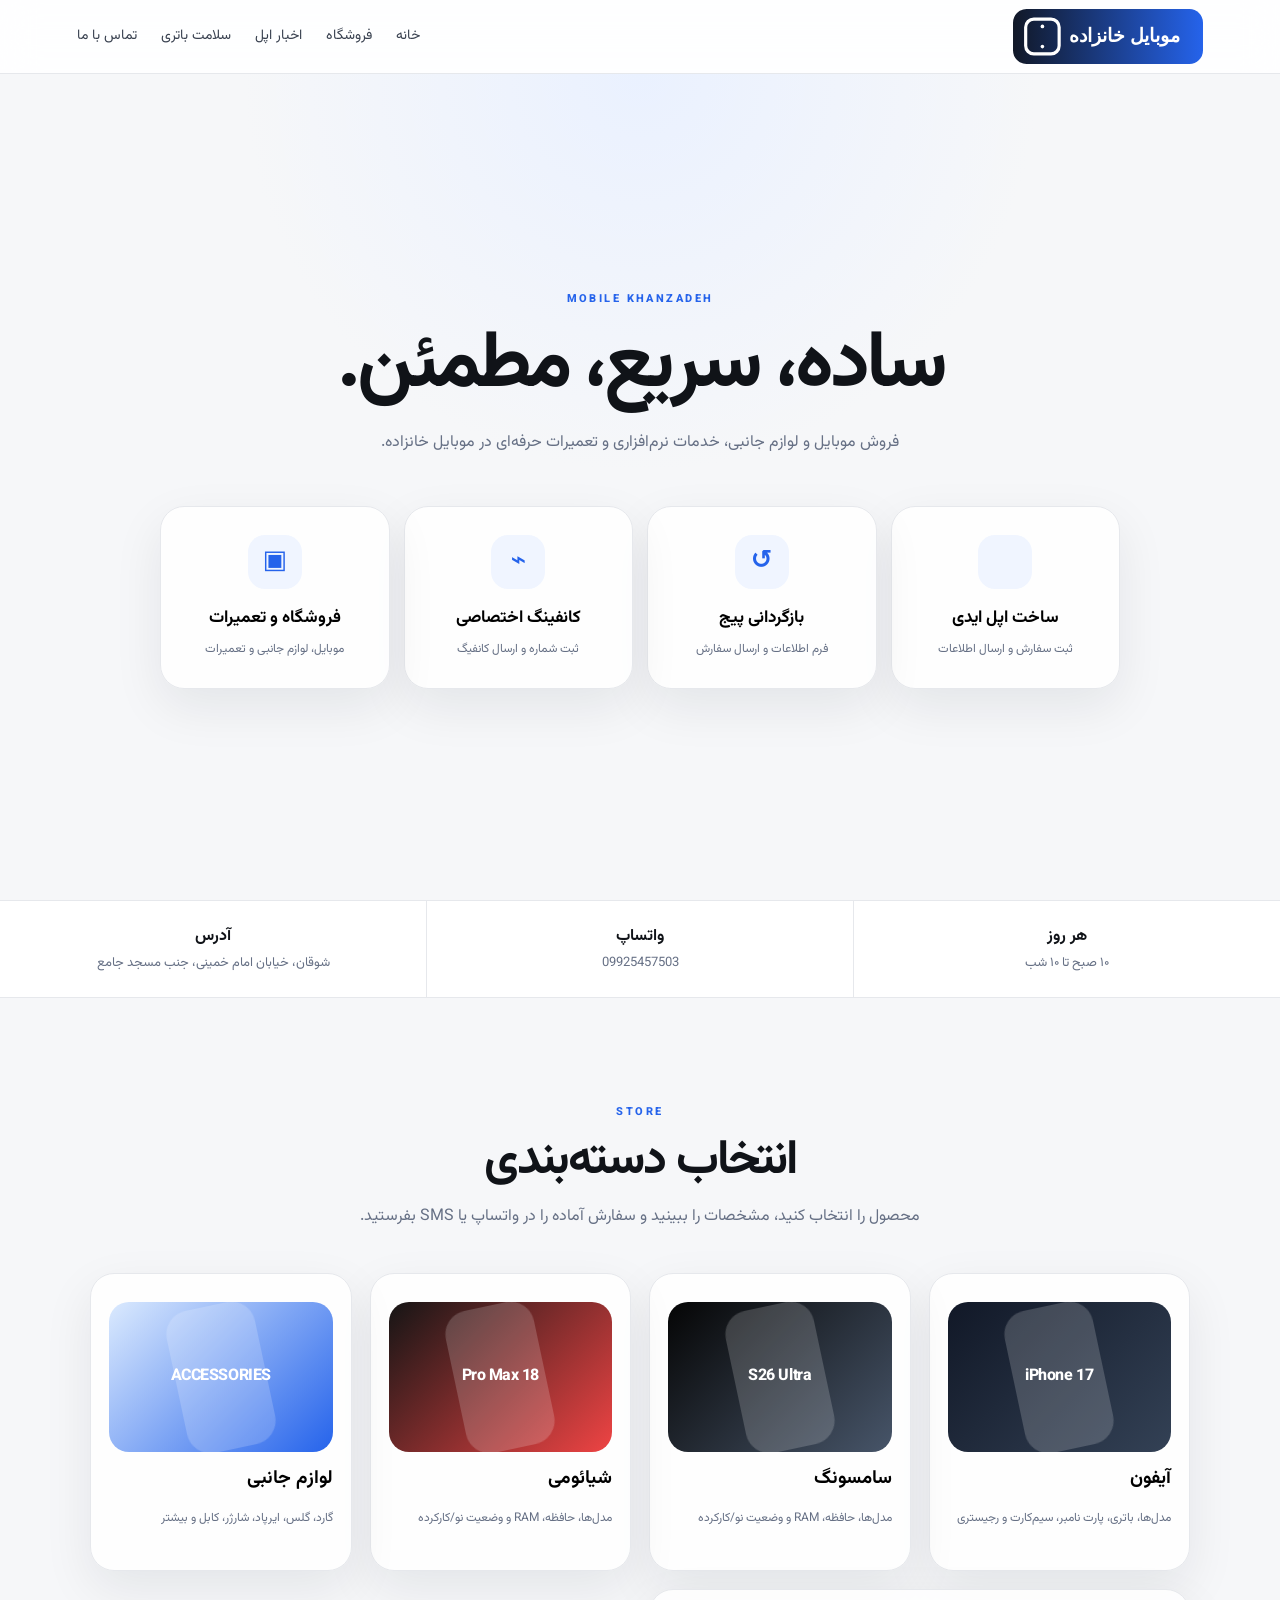
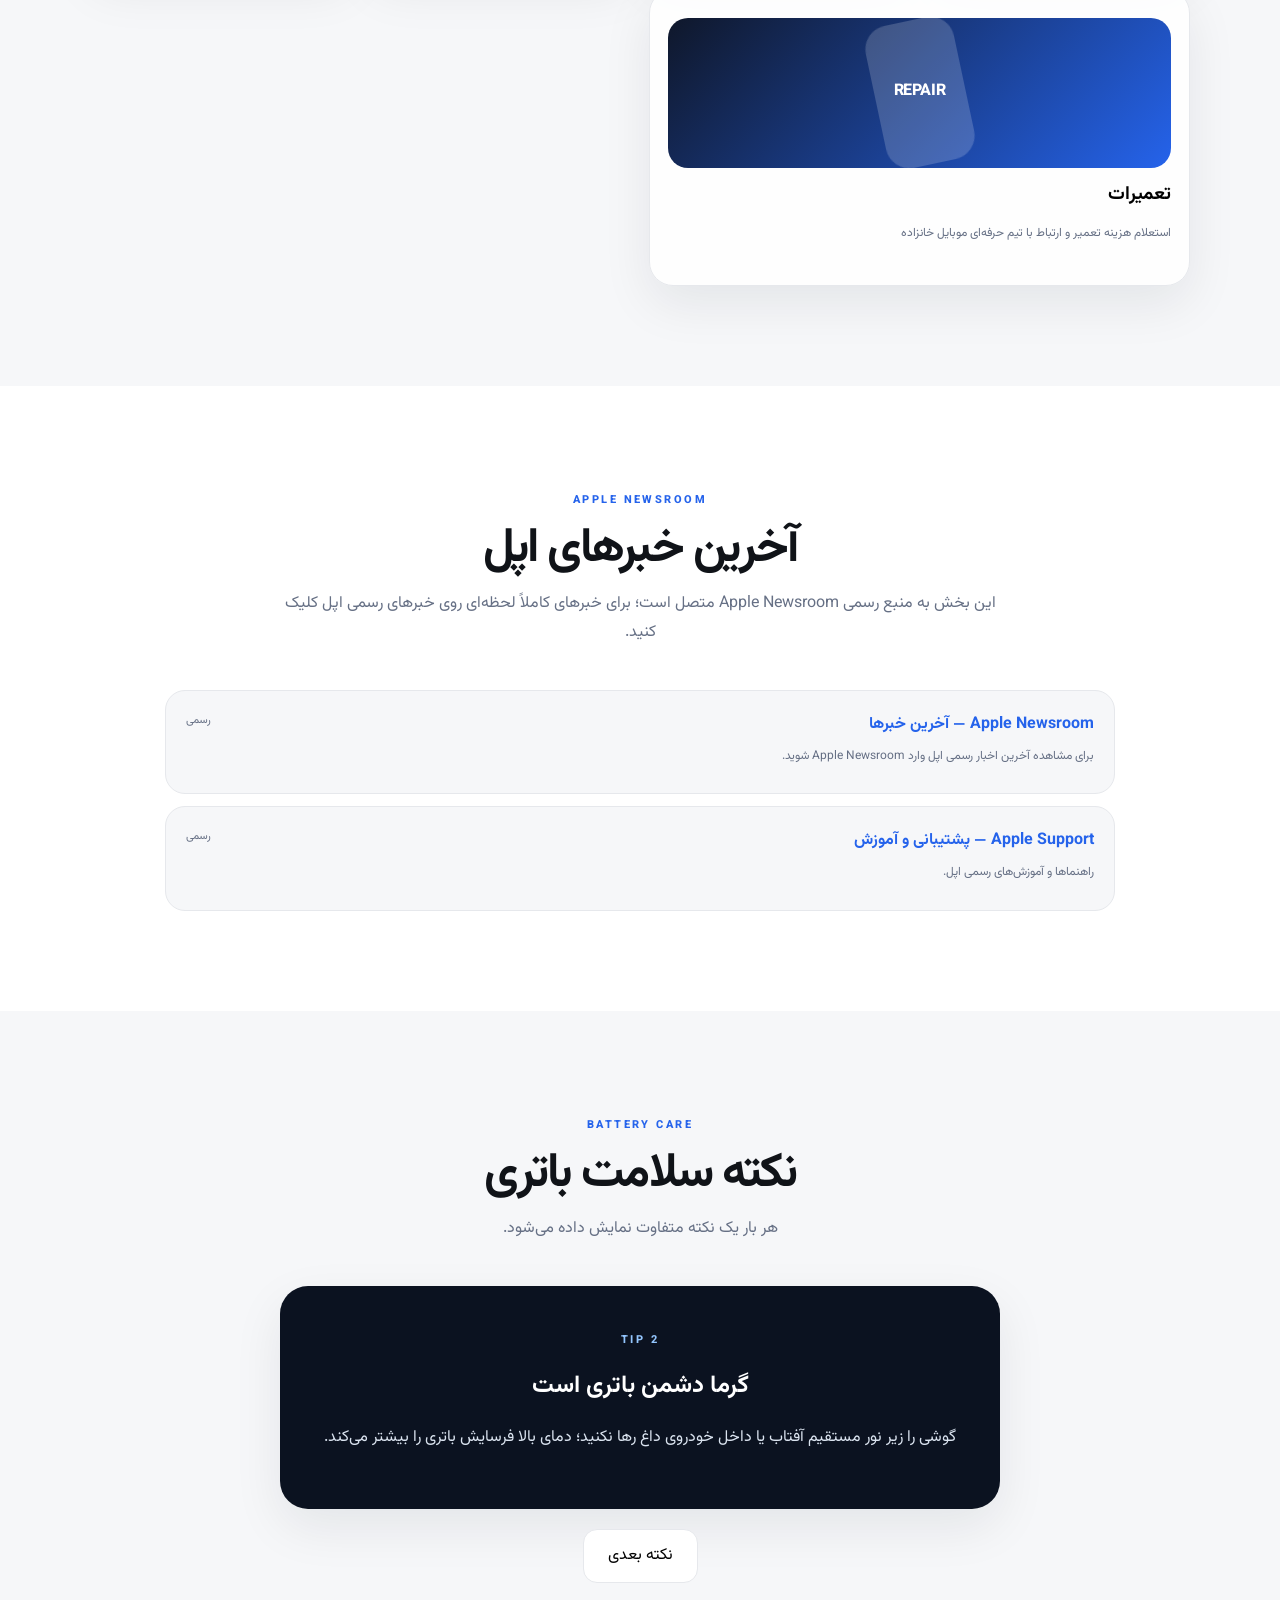
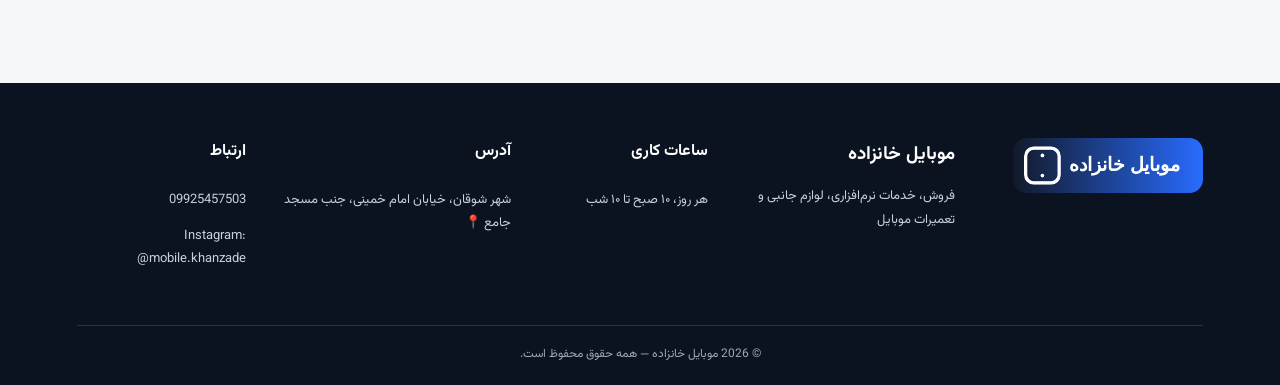
==== commit 85607e70: "Rename mobile-khanzadeh.html to index.html" ====
--- a/index.html
+++ b/index.html
@@ -1,151 +1,261 @@
 <!doctype html>
 <html lang="fa" dir="rtl">
 <head>
-<meta charset="utf-8">
-<meta name="viewport" content="width=device-width,initial-scale=1,viewport-fit=cover">
-<meta name="theme-color" content="#071126">
-<title>موبایل خانزاده | فروش و خدمات تخصصی موبایل</title>
-<meta name="description" content="موبایل خانزاده در شوقان؛ خرید و فروش گوشی نو و کارکرده، سفارش اپل آیدی، کانفیگ و خدمات تخصصی موبایل">
-<link rel="preconnect" href="https://fonts.googleapis.com">
-<link rel="preconnect" href="https://fonts.gstatic.com" crossorigin>
-<link href="https://fonts.googleapis.com/css2?family=Vazirmatn:wght@400;500;600;700;800;900&display=swap" rel="stylesheet">
-<link rel="stylesheet" href="style.css">
+  <meta charset="utf-8">
+  <meta name="viewport" content="width=device-width, initial-scale=1, viewport-fit=cover">
+  <meta name="theme-color" content="#0b1220">
+  <meta name="description" content="موبایل خانزاده — فروش، خدمات، کانفیگ، بازگردانی پیج، ساخت اپل آیدی و تعمیرات">
+  <title>موبایل خانزاده | فروش و خدمات موبایل</title>
+  <link rel="icon" href="data:image/svg+xml;charset=UTF-8,%3Csvg%20xmlns%3D%22http%3A//www.w3.org/2000/svg%22%20viewBox%3D%220%200%20420%20120%22%3E%3Cdefs%3E%3ClinearGradient%20id%3D%22g%22%20x1%3D%220%22%20x2%3D%221%22%3E%3Cstop%20stop-color%3D%22%23111827%22/%3E%3Cstop%20offset%3D%221%22%20stop-color%3D%22%232563eb%22/%3E%3C/linearGradient%3E%3C/defs%3E%3Crect%20width%3D%22420%22%20height%3D%22120%22%20rx%3D%2230%22%20fill%3D%22url%28%23g%29%22/%3E%3Crect%20x%3D%2228%22%20y%3D%2222%22%20width%3D%2274%22%20height%3D%2276%22%20rx%3D%2218%22%20fill%3D%22none%22%20stroke%3D%22%23fff%22%20stroke-width%3D%227%22/%3E%3Ccircle%20cx%3D%2265%22%20cy%3D%2238%22%20r%3D%224%22%20fill%3D%22%23fff%22/%3E%3Ccircle%20cx%3D%2265%22%20cy%3D%2282%22%20r%3D%224%22%20fill%3D%22%23fff%22/%3E%3Ctext%20x%3D%22124%22%20y%3D%2272%22%20fill%3D%22%23fff%22%20font-family%3D%22Arial%2C%20sans-serif%22%20font-size%3D%2242%22%20font-weight%3D%22700%22%3E%D9%85%D9%88%D8%A8%D8%A7%DB%8C%D9%84%20%D8%AE%D8%A7%D9%86%D8%B2%D8%A7%D8%AF%D9%87%3C/text%3E%3C/svg%3E">
+  <style>
+@import url('https://fonts.googleapis.com/css2?family=Vazirmatn:wght@400;500;600;700;800&display=swap');
+:root{--bg:#f6f7f9;--card:#fff;--ink:#101318;--muted:#667085;--line:#e6e8ec;--blue:#2563eb;--dark:#0b1220;--shadow:0 18px 50px rgba(15,23,42,.08)}
+*{box-sizing:border-box}html{scroll-behavior:smooth}body{margin:0;background:var(--bg);color:var(--ink);font-family:Vazirmatn,system-ui,sans-serif;line-height:1.8}button,input,textarea,select{font:inherit}button{cursor:pointer}a{color:inherit;text-decoration:none}.topbar{position:sticky;top:0;z-index:30;height:74px;background:rgba(255,255,255,.88);backdrop-filter:blur(18px);border-bottom:1px solid var(--line);display:flex;align-items:center;justify-content:space-between;padding:0 6vw}.brand img{width:190px;height:auto;display:block}.topbar nav{display:flex;gap:24px;font-size:14px;color:#394150}.topbar nav a:hover{color:var(--blue)}.menu-btn{display:none;border:0;background:transparent;font-size:28px}.hero{min-height:calc(100vh - 74px);display:flex;flex-direction:column;justify-content:center;align-items:center;text-align:center;padding:70px 6vw;background:radial-gradient(circle at 50% 0,#eaf1ff 0,transparent 38%),var(--bg)}.hero-copy{max-width:700px}.eyebrow{font-size:11px;letter-spacing:.22em;font-weight:800;color:var(--blue)}h1{font-size:clamp(42px,7vw,80px);line-height:1.1;margin:10px 0 18px;letter-spacing:-.05em}h2{font-size:clamp(30px,5vw,48px);line-height:1.2;margin:6px 0 12px;letter-spacing:-.04em}h3{margin:10px 0 4px}.hero p,.section-head p{color:var(--muted);margin:0 auto;max-width:720px}.service-grid{width:min(100%,960px);display:grid;grid-template-columns:repeat(4,1fr);gap:14px;margin-top:48px}.service-card,.category{border:1px solid var(--line);background:rgba(255,255,255,.88);border-radius:24px;padding:28px 18px;text-align:center;box-shadow:var(--shadow);transition:.25s;min-height:180px}.service-card:hover,.category:hover{transform:translateY(-5px);border-color:#cbd5e1}.service-card .icon{width:54px;height:54px;border-radius:17px;background:#f0f5ff;color:var(--blue);display:grid;place-items:center;margin:auto;font-size:26px;font-weight:800}.service-card strong{display:block;font-size:17px;margin-top:14px}.service-card small{display:block;color:var(--muted);font-size:12px;margin-top:5px}.quick{display:grid;grid-template-columns:repeat(3,1fr);gap:1px;background:var(--line);border-top:1px solid var(--line);border-bottom:1px solid var(--line)}.quick>div{background:#fff;padding:22px;text-align:center}.quick b,.quick span{display:block}.quick span{font-size:13px;color:var(--muted)}.section{padding:100px 6vw}.section.alt{background:#fff}.section-head{text-align:center;margin-bottom:42px}.category-grid{max-width:1100px;margin:auto;display:grid;grid-template-columns:repeat(4,1fr);gap:18px}.category{text-align:right;min-height:270px}.category p{font-size:12px;color:var(--muted)}.device-art{height:150px;border-radius:20px;display:grid;place-items:center;font-weight:800;color:white;letter-spacing:-.03em;position:relative;overflow:hidden}.device-art:after{content:"";position:absolute;width:90px;height:145px;border-radius:24px;background:rgba(255,255,255,.18);transform:rotate(-12deg);filter:blur(.2px)}.iphone-art{background:linear-gradient(135deg,#111827,#334155)}.samsung-art{background:linear-gradient(135deg,#050505,#475569)}.xiaomi-art{background:linear-gradient(135deg,#151515,#ef4444)}.accessories-art{background:linear-gradient(135deg,#dbeafe,#2563eb)}.repair-art{background:linear-gradient(135deg,#0f172a,#2563eb)}.repair-card{grid-column:span 2}.news-list{max-width:950px;margin:auto;display:grid;gap:12px}.news-item{background:var(--bg);border:1px solid var(--line);border-radius:20px;padding:20px;display:flex;justify-content:space-between;gap:20px}.news-item h3{font-size:16px;margin:0}.news-item p{font-size:12px;color:var(--muted);margin:6px 0}.news-item time{font-size:11px;color:var(--muted);white-space:nowrap}.news-item a{color:var(--blue)}.battery{text-align:center}.tip-card{max-width:720px;margin:0 auto 20px;background:#0b1220;color:white;border-radius:28px;padding:40px;text-align:center;box-shadow:var(--shadow)}.tip-card h3{font-size:24px}.tip-card p{color:#dbe4f0}.secondary{border:1px solid var(--line);background:#fff;padding:12px 24px;border-radius:14px}footer{background:#0b1220;color:#fff;padding:55px 6vw 20px}.footer-main{max-width:1200px;margin:auto;display:grid;grid-template-columns:1.3fr 1.3fr 1fr 1.4fr 1fr;gap:28px}.footer-main h3,.footer-main h4{margin-top:0}.footer-main p{color:#c7d0dd;font-size:13px}.footer-logo{width:190px;filter:brightness(1.08)}.copyright{text-align:center;border-top:1px solid #263247;margin-top:40px;padding-top:18px;color:#9ba8ba;font-size:12px}.modal{position:fixed;inset:0;z-index:100;display:none}.modal.show{display:block}.modal-backdrop{position:absolute;inset:0;background:rgba(2,6,23,.62);backdrop-filter:blur(8px)}.modal-card{position:relative;width:min(940px,92vw);max-height:88vh;overflow:auto;margin:6vh auto;background:#fff;border-radius:30px;padding:34px;box-shadow:0 30px 90px rgba(0,0,0,.3)}.close{position:absolute;left:20px;top:15px;border:0;background:#f1f3f5;border-radius:50%;width:38px;height:38px;font-size:26px}.form{display:grid;gap:13px}.form label{font-size:13px;font-weight:700}.form input,.form textarea,.form select{width:100%;border:1px solid #d9dee7;border-radius:14px;padding:12px 14px;outline:none;background:#fff}.form input:focus,.form textarea:focus{border-color:var(--blue);box-shadow:0 0 0 3px #2563eb18}.actions{display:flex;gap:10px;flex-wrap:wrap;margin-top:10px}.wa,.sms{border:0;border-radius:14px;padding:12px 18px;color:#fff}.wa{background:#16a34a}.sms{background:#2563eb}.product-grid{display:grid;grid-template-columns:repeat(2,1fr);gap:14px;margin-top:20px}.product{border:1px solid var(--line);border-radius:20px;padding:16px;background:#fff}.product .pic{height:170px;border-radius:15px;display:grid;place-items:center;background:linear-gradient(135deg,#f8fafc,#e2e8f0);font-weight:800}.product h4{margin:10px 0 5px}.specs{display:grid;grid-template-columns:1fr 1fr;gap:7px;font-size:12px;color:#4b5563}.specs span{background:#f6f7f9;border-radius:10px;padding:6px}.accessory-grid{display:grid;grid-template-columns:repeat(3,1fr);gap:10px}.accessory{border:1px solid var(--line);border-radius:16px;padding:18px;background:#fff}.loading{padding:25px;text-align:center;color:var(--muted)}
+@media(max-width:900px){.service-grid{grid-template-columns:repeat(2,1fr)}.category-grid{grid-template-columns:repeat(2,1fr)}.footer-main{grid-template-columns:repeat(2,1fr)}.footer-logo{width:150px}}@media(max-width:620px){.topbar{padding:0 18px}.brand img{width:155px}.menu-btn{display:block}.topbar nav{display:none;position:absolute;top:74px;right:0;left:0;background:#fff;border-bottom:1px solid var(--line);padding:15px 20px;flex-direction:column}.topbar.open nav{display:flex}.hero{padding:55px 18px}.service-grid,.quick,.category-grid{grid-template-columns:1fr}.service-card{min-height:145px}.section{padding:70px 18px}.repair-card{grid-column:span 1}.product-grid,.accessory-grid{grid-template-columns:1fr}.footer-main{grid-template-columns:1fr}.modal-card{padding:28px 18px}.news-item{display:block}.news-item time{display:block;margin-top:8px}}
+
+</style>
 </head>
 <body>
-<div class="bg"></div>
-<main class="wrap">
-
-  <div class="top-pill"><span class="live"></span> فروشگاه تخصصی موبایل • خرید آنلاین و تحویل حضوری</div>
-
-  <header class="brand">
-    <img class="logo" src="logo.jpeg" alt="لوگوی موبایل خانزاده">
-    <div class="brand-copy">
-      <div class="brand-title">موبایل خانزاده</div>
-      <div class="brand-sub">MOBILE STORE</div>
-      <div class="brand-address">شوقان، خیابان امام خمینی، جنب مسجد جامع 📍</div>
+<header class="topbar">
+  <a class="brand" href="#home"><img src="data:image/svg+xml;charset=UTF-8,%3Csvg%20xmlns%3D%22http%3A//www.w3.org/2000/svg%22%20viewBox%3D%220%200%20420%20120%22%3E%3Cdefs%3E%3ClinearGradient%20id%3D%22g%22%20x1%3D%220%22%20x2%3D%221%22%3E%3Cstop%20stop-color%3D%22%23111827%22/%3E%3Cstop%20offset%3D%221%22%20stop-color%3D%22%232563eb%22/%3E%3C/linearGradient%3E%3C/defs%3E%3Crect%20width%3D%22420%22%20height%3D%22120%22%20rx%3D%2230%22%20fill%3D%22url%28%23g%29%22/%3E%3Crect%20x%3D%2228%22%20y%3D%2222%22%20width%3D%2274%22%20height%3D%2276%22%20rx%3D%2218%22%20fill%3D%22none%22%20stroke%3D%22%23fff%22%20stroke-width%3D%227%22/%3E%3Ccircle%20cx%3D%2265%22%20cy%3D%2238%22%20r%3D%224%22%20fill%3D%22%23fff%22/%3E%3Ccircle%20cx%3D%2265%22%20cy%3D%2282%22%20r%3D%224%22%20fill%3D%22%23fff%22/%3E%3Ctext%20x%3D%22124%22%20y%3D%2272%22%20fill%3D%22%23fff%22%20font-family%3D%22Arial%2C%20sans-serif%22%20font-size%3D%2242%22%20font-weight%3D%22700%22%3E%D9%85%D9%88%D8%A8%D8%A7%DB%8C%D9%84%20%D8%AE%D8%A7%D9%86%D8%B2%D8%A7%D8%AF%D9%87%3C/text%3E%3C/svg%3E" alt="موبایل خانزاده"></a>
+  <button class="menu-btn" aria-label="باز کردن منو">☰</button>
+  <nav>
+    <a href="#home">خانه</a>
+    <a href="#store">فروشگاه</a>
+    <a href="#news">اخبار اپل</a>
+    <a href="#battery">سلامت باتری</a>
+    <a href="#contact">تماس با ما</a>
+  </nav>
+</header>
+
+<main id="home">
+  <section class="hero">
+    <div class="hero-copy">
+      <span class="eyebrow">MOBILE KHANZADEH</span>
+      <h1>ساده، سریع، مطمئن.</h1>
+      <p>فروش موبایل و لوازم جانبی، خدمات نرم‌افزاری و تعمیرات حرفه‌ای در موبایل خانزاده.</p>
     </div>
-  </header>
-
-  <section class="hero glass">
-    <div class="hero-screen">
-      <div class="hero-badge"><span class="live"></span> فقط کالاهای اصلی • ضمانت اصالت</div>
-      <div class="phone-icon"></div>
+    <div class="service-grid">
+      <button class="service-card" data-open="appleid">
+        <span class="icon"></span><strong>ساخت اپل ایدی</strong><small>ثبت سفارش و ارسال اطلاعات</small>
+      </button>
+      <button class="service-card" data-open="recovery">
+        <span class="icon">↺</span><strong>بازگردانی پیج</strong><small>فرم اطلاعات و ارسال سفارش</small>
+      </button>
+      <button class="service-card" data-open="config">
+        <span class="icon">⌁</span><strong>کانفینگ اختصاصی</strong><small>ثبت شماره و ارسال کانفیگ</small>
+      </button>
+      <button class="service-card" data-open="shop">
+        <span class="icon">▣</span><strong>فروشگاه و تعمیرات</strong><small>موبایل، لوازم جانبی و تعمیرات</small>
+      </button>
     </div>
-    <h1>موجودی، خرید و فروش موبایل</h1>
-    <p>خرید گوشی نو و کارکرده، فروش گوشی شما، سفارش اپل آیدی، کانفیگ و سایر خدمات تخصصی موبایل با ارتباط مستقیم از طریق واتساپ و اینستاگرام.</p>
-    <div class="social-row">
-      <a class="social instagram" target="_blank" rel="noopener" href="https://www.instagram.com/mobile.khanzade?stkn=MTd0czdzdm9pNmZqaQ%3D%3D&utm_source=qr">📸 اینستاگرام</a>
-      <a class="social whatsapp" target="_blank" rel="noopener" href="https://wa.me/989925457503?text=%D8%B3%D9%84%D8%A7%D9%85%D8%8C%20%D8%A7%D8%B2%20%D8%B7%D8%B1%DB%8C%D9%82%20%D8%B3%D8%A7%DB%8C%D8%AA%20%D9%85%D9%88%D8%A8%D8%A7%DB%8C%D9%84%20%D8%AE%D8%A7%D9%86%D8%B2%D8%A7%D8%AF%D9%87%20%D9%BE%DB%8C%D8%A7%D9%85%20%D8%AF%D8%A7%D8%AF%D9%85.">💬 واتساپ</a>
+  </section>
+
+  <section class="quick">
+    <div><b>هر روز</b><span>۱۰ صبح تا ۱۰ شب</span></div>
+    <div><b>واتساپ</b><span>09925457503</span></div>
+    <div><b>آدرس</b><span>شوقان، خیابان امام خمینی، جنب مسجد جامع</span></div>
+  </section>
+
+  <section id="store" class="section">
+    <div class="section-head"><span class="eyebrow">STORE</span><h2>انتخاب دسته‌بندی</h2><p>محصول را انتخاب کنید، مشخصات را ببینید و سفارش آماده را در واتساپ یا SMS بفرستید.</p></div>
+    <div class="category-grid">
+      <button class="category" data-open="iphone"><div class="device-art iphone-art">iPhone 17</div><h3>آیفون</h3><p>مدل‌ها، باتری، پارت نامبر، سیم‌کارت و رجیستری</p></button>
+      <button class="category" data-open="samsung"><div class="device-art samsung-art">S26 Ultra</div><h3>سامسونگ</h3><p>مدل‌ها، حافظه، RAM و وضعیت نو/کارکرده</p></button>
+      <button class="category" data-open="xiaomi"><div class="device-art xiaomi-art">18 Pro Max</div><h3>شیائومی</h3><p>مدل‌ها، حافظه، RAM و وضعیت نو/کارکرده</p></button>
+      <button class="category" data-open="accessories"><div class="device-art accessories-art">ACCESSORIES</div><h3>لوازم جانبی</h3><p>گارد، گلس، ایرپاد، شارژر، کابل و بیشتر</p></button>
+      <button class="category repair-card" data-open="repair"><div class="device-art repair-art">REPAIR</div><h3>تعمیرات</h3><p>استعلام هزینه تعمیر و ارتباط با تیم حرفه‌ای موبایل خانزاده</p></button>
     </div>
   </section>
 
-  <section class="quick-grid">
-    <button class="quick glass" onclick="openOrder('خرید گوشی نو')"><span class="qicon">🛍️</span><span><b>خرید گوشی نو</b><small>استعلام موجودی و قیمت</small></span></button>
-    <button class="quick glass gold" onclick="openOrder('خرید گوشی کارکرده')"><span class="qicon">📱</span><span><b>خرید گوشی کارکرده</b><small>مشاهده و استعلام دستگاه</small></span></button>
-    <button class="quick glass" onclick="openOrder('فروش گوشی')"><span class="qicon">💰</span><span><b>فروش گوشی شما</b><small>کارشناسی و قیمت‌گذاری</small></span></button>
-    <button class="quick glass" onclick="openOrder('سفارش اپل آیدی')"><span class="qicon purple">ID</span><span><b>سفارش اپل آیدی</b><small>تحویل و پشتیبانی</small></span></button>
-    <button class="quick glass" onclick="openOrder('سفارش کانفیگ')"><span class="qicon">⚙️</span><span><b>سفارش کانفیگ</b><small>راه‌اندازی و انتقال اطلاعات</small></span></button>
-    <button class="quick glass" onclick="openOrder('سایر خدمات')"><span class="qicon">🛠️</span><span><b>سایر خدمات</b><small>برای مشاوره پیام دهید</small></span></button>
-  </section>
-
-  <section class="inventory glass" id="inventory">
-    <div class="heading">
-      <div>
-        <h2>موجودی گوشی‌ها 📱</h2>
-        <p>مدل موردنظرت را انتخاب کن تا مشخصات و درخواست خرید مستقیم برای واتساپ آماده شود.</p>
-      </div>
-      <div class="target">🛍️</div>
-    </div>
-    <div class="inventory-tools">
-      <input id="inventorySearch" type="search" placeholder="جستجوی مدل، حافظه یا رنگ...">
-      <div class="inventory-filters">
-        <button class="inv-filter selected" data-filter="همه">همه</button>
-        <button class="inv-filter" data-filter="نو">نو</button>
-        <button class="inv-filter" data-filter="کارکرده">کارکرده</button>
-      </div>
-    </div>
-    <div id="inventoryGrid" class="inventory-grid"></div>
-    <p id="inventoryEmpty" class="empty" hidden>موردی پیدا نشد. برای استعلام، از طریق واتساپ پیام بده.</p>
-  </section>
-
-  <section id="order" class="order glass">
-    <div class="heading">
-      <div>
-        <h2>ثبت سفارش / درخواست خدمات</h2>
-        <p>نوع درخواستت را انتخاب کن؛ اطلاعات سفارش مستقیم در واتساپ برای شما آماده می‌شود.</p>
-      </div>
-      <div class="target">🎯</div>
-    </div>
-    <hr>
-
-    <div class="field">
-      <label>1. نوع درخواست:</label>
-      <div class="chips" data-group="service">
-        <button data-value="خرید گوشی نو" class="selected">خرید گوشی نو</button>
-        <button data-value="خرید گوشی کارکرده">خرید گوشی کارکرده</button>
-        <button data-value="فروش گوشی">فروش گوشی</button>
-        <button data-value="سفارش اپل آیدی">اپل آیدی</button>
-        <button data-value="سفارش کانفیگ">کانفیگ</button>
-        <button data-value="سایر خدمات">سایر</button>
-      </div>
-    </div>
-
-    <div class="field">
-      <label>2. مدل / توضیحات درخواست:</label>
-      <textarea id="details" placeholder="مثلاً: iPhone 17 Pro Max 256GB، یا توضیح کامل درخواست..."></textarea>
-    </div>
-
-    <div class="two">
-      <div class="field">
-        <label>3. بودجه (اختیاری):</label>
-        <input id="budget" type="text" inputmode="numeric" placeholder="مثلاً ۱۰۰ میلیون">
-      </div>
-      <div class="field">
-        <label>4. نام شما (اختیاری):</label>
-        <input id="name" type="text" placeholder="نام شما">
-      </div>
-    </div>
-
-    <div class="field">
-      <label>5. شماره همراه (برای پیگیری):</label>
-      <input id="phone" type="tel" inputmode="tel" placeholder="مثال: 09121234567">
-    </div>
-
-    <button class="submit" onclick="sendOrder()">🚀 ارسال درخواست در واتساپ</button>
-    <p class="hint">با زدن این دکمه، واتساپ با متن آماده سفارش باز می‌شود.</p>
-  </section>
-
-  <section class="location glass">
-    <div class="location-icon">📍</div>
-    <div>
-      <h2>آدرس فروشگاه</h2>
-      <p>شهر شوقان، خیابان امام خمینی، جنب مسجد جامع</p>
-    </div>
-    <a target="_blank" rel="noopener" href="https://www.google.com/maps/search/?api=1&query=%D8%B4%D9%88%D9%82%D8%A7%D9%86%20%D8%AE%DB%8C%D8%A7%D8%A8%D8%A7%D9%86%20%D8%A7%D9%85%D8%A7%D9%85%20%D8%AE%D9%85%DB%8C%D9%86%DB%8C%20%D8%AC%D9%86%D8%A8%20%D9%85%D8%B3%D8%AC%D8%AF%20%D8%AC%D8%A7%D9%85%D8%B9" class="map-btn">باز کردن نقشه 🗺️</a>
-  </section>
-
-  <section class="contact glass">
-    <h2>ارتباط مستقیم</h2>
-    <div class="contact-grid">
-      <a target="_blank" rel="noopener" href="https://www.instagram.com/mobile.khanzade?stkn=MTd0czdzdm9pNmZqaQ%3D%3D&utm_source=qr" class="contact-btn ig">📸 <span><b>پیج اینستاگرام</b><small>@mobile.khanzade</small></span></a>
-      <a target="_blank" rel="noopener" href="https://wa.me/989925457503" class="contact-btn wa">💬 <span><b>واتساپ</b><small>۰۹۸۹۹۲۵۴۵۷۵۰۳</small></span></a>
-    </div>
-  </section>
-
-  <footer>موبایل خانزاده • شوقان، خیابان امام خمینی، جنب مسجد جامع</footer>
+  <section id="news" class="section alt">
+    <div class="section-head"><span class="eyebrow">APPLE NEWSROOM</span><h2>آخرین خبرهای اپل</h2><p>این بخش به منبع رسمی Apple Newsroom متصل است؛ برای خبرهای کاملاً لحظه‌ای روی خبرهای رسمی اپل کلیک کنید.</p></div>
+    <div id="news-list" class="news-list"><div class="loading">در حال دریافت خبرها…</div></div>
+  </section>
+
+  <section id="battery" class="section battery">
+    <div class="section-head"><span class="eyebrow">BATTERY CARE</span><h2>نکته سلامت باتری</h2><p>هر بار یک نکته متفاوت نمایش داده می‌شود.</p></div>
+    <article id="battery-tip" class="tip-card"></article>
+    <button class="secondary" id="next-tip">نکته بعدی</button>
+  </section>
 </main>
 
-<div class="floating-social">
-  <a class="float-social instagram-float" aria-label="اینستاگرام موبایل خانزاده" target="_blank" rel="noopener"
-     href="https://www.instagram.com/mobile.khanzade?stkn=MTd0czdzdm9pNmZqaQ%3D%3D&utm_source=qr">
-    <img src="instagram-icon.png" alt="Instagram">
-  </a>
-  <a class="float-social whatsapp-float" aria-label="واتساپ موبایل خانزاده" target="_blank" rel="noopener"
-     href="https://wa.me/989925457503?text=%D8%B3%D9%84%D8%A7%D9%85%D8%8C%20%D8%A7%D8%B2%20%D8%B7%D8%B1%DB%8C%D9%82%20%D8%B3%D8%A7%DB%8C%D8%AA%20%D9%85%D9%88%D8%A8%D8%A7%DB%8C%D9%84%20%D8%AE%D8%A7%D9%86%D8%B2%D8%A7%D8%AF%D9%87%20%D9%BE%DB%8C%D8%A7%D9%85%20%D8%AF%D8%A7%D8%AF%D9%85.">
-    <img src="whatsapp-icon.png" alt="WhatsApp">
-  </a>
+<footer id="contact">
+  <div class="footer-main">
+    <img src="data:image/svg+xml;charset=UTF-8,%3Csvg%20xmlns%3D%22http%3A//www.w3.org/2000/svg%22%20viewBox%3D%220%200%20420%20120%22%3E%3Cdefs%3E%3ClinearGradient%20id%3D%22g%22%20x1%3D%220%22%20x2%3D%221%22%3E%3Cstop%20stop-color%3D%22%23111827%22/%3E%3Cstop%20offset%3D%221%22%20stop-color%3D%22%232563eb%22/%3E%3C/linearGradient%3E%3C/defs%3E%3Crect%20width%3D%22420%22%20height%3D%22120%22%20rx%3D%2230%22%20fill%3D%22url%28%23g%29%22/%3E%3Crect%20x%3D%2228%22%20y%3D%2222%22%20width%3D%2274%22%20height%3D%2276%22%20rx%3D%2218%22%20fill%3D%22none%22%20stroke%3D%22%23fff%22%20stroke-width%3D%227%22/%3E%3Ccircle%20cx%3D%2265%22%20cy%3D%2238%22%20r%3D%224%22%20fill%3D%22%23fff%22/%3E%3Ccircle%20cx%3D%2265%22%20cy%3D%2282%22%20r%3D%224%22%20fill%3D%22%23fff%22/%3E%3Ctext%20x%3D%22124%22%20y%3D%2272%22%20fill%3D%22%23fff%22%20font-family%3D%22Arial%2C%20sans-serif%22%20font-size%3D%2242%22%20font-weight%3D%22700%22%3E%D9%85%D9%88%D8%A8%D8%A7%DB%8C%D9%84%20%D8%AE%D8%A7%D9%86%D8%B2%D8%A7%D8%AF%D9%87%3C/text%3E%3C/svg%3E" alt="موبایل خانزاده" class="footer-logo">
+    <div><h3>موبایل خانزاده</h3><p>فروش، خدمات نرم‌افزاری، لوازم جانبی و تعمیرات موبایل</p></div>
+    <div><h4>ساعات کاری</h4><p>هر روز، ۱۰ صبح تا ۱۰ شب</p></div>
+    <div><h4>آدرس</h4><p>شهر شوقان، خیابان امام خمینی، جنب مسجد جامع 📍</p></div>
+    <div><h4>ارتباط</h4><p><a href="tel:09925457503">09925457503</a></p><p><a href="https://www.instagram.com/mobile.khanzade/" target="_blank" rel="noopener">Instagram: @mobile.khanzade</a></p></div>
+  </div>
+  <div class="copyright">© <span id="year"></span> موبایل خانزاده — همه حقوق محفوظ است.</div>
+</footer>
+
+<div id="modal" class="modal" aria-hidden="true">
+  <div class="modal-backdrop" data-close></div>
+  <section class="modal-card" role="dialog" aria-modal="true">
+    <button class="close" data-close>×</button>
+    <div id="modal-content"></div>
+  </section>
 </div>
-<script src="inventory.js"></script>
-<script src="script.js"></script>
+
+<script>
+const phone = "989925457503"; // WhatsApp international format for 09925457503
+const displayPhone = "09925457503";
+const ig = "https://www.instagram.com/mobile.khanzade/";
+
+const products = {
+  iphone: [
+    ["iPhone 17 Pro Max","256GB","12GB","نو","100%","LL/A","دو سیم","رجیستر"],
+    ["iPhone 17 Pro","256GB","12GB","نو","100%","CH/A","دو سیم","رجیستر"],
+    ["iPhone 17 Air","256GB","8GB","نو","100%","ZA/A","تک سیم + eSIM","رجیستر"],
+    ["iPhone 17","256GB","8GB","نو","100%","LL/A","دو سیم","رجیستر"],
+    ["iPhone 16 Pro Max","256GB","8GB","نو / کارکرده","متغیر","CH/A","دو سیم","رجیستر"],
+    ["iPhone 16 Pro","128GB","8GB","نو / کارکرده","متغیر","LL/A","دو سیم","رجیستر"],
+    ["iPhone 16","128GB","8GB","نو / کارکرده","متغیر","ZA/A","دو سیم","رجیستر"],
+    ["iPhone 15 Pro Max","256GB","8GB","نو / کارکرده","متغیر","LL/A","دو سیم","رجیستر"],
+    ["iPhone 15","128GB","6GB","نو / کارکرده","متغیر","CH/A","دو سیم","رجیستر"],
+    ["iPhone 14","128GB","6GB","کارکرده","متغیر","LL/A","دو سیم","رجیستر"],
+    ["iPhone 13","128GB","4GB","کارکرده","متغیر","CH/A","دو سیم","رجیستر"]
+  ],
+  samsung: [
+    ["Galaxy S26 Ultra","256GB","12GB","نو"],["Galaxy S26 Ultra","512GB","12GB","نو"],
+    ["Galaxy S26+","256GB","12GB","نو"],["Galaxy S26","256GB","12GB","نو"],
+    ["Galaxy S25 Ultra","256GB","12GB","نو / کارکرده"],["Galaxy S25+","256GB","12GB","نو / کارکرده"],
+    ["Galaxy S25","128GB","12GB","نو / کارکرده"],["Galaxy A57","256GB","8GB","نو"],
+    ["Galaxy A37","128GB","8GB","نو"],["Galaxy Z Fold 7","512GB","12GB","نو"],
+    ["Galaxy Z Flip 7","256GB","12GB","نو"]
+  ],
+  xiaomi: [
+    ["Xiaomi 18 Pro Max","512GB","16GB","نو"],["Xiaomi 18 Pro","512GB","16GB","نو"],
+    ["Xiaomi 18","256GB","12GB","نو"],["Xiaomi 17 Ultra","512GB","16GB","نو / کارکرده"],
+    ["Xiaomi 17 Pro","256GB","12GB","نو / کارکرده"],["Redmi Note 15 Pro+","256GB","12GB","نو"],
+    ["Redmi Note 15 Pro","256GB","8GB","نو"],["Poco F8 Ultra","512GB","16GB","نو"]
+  ]
+};
+
+const accessories = ["گارد","گلس","اپل واچ","ایرپاد","پاوربانک","هدفون","هندزفری","شارژر","کابل","آداپتور","اسپیکر","بند اپل واچ","گلس لنز","قاب سیلیکنی تمام رنگ‌ها","قاب ژله‌ای بی‌رنگ برای تمام مدل‌ها","رینگ لایت","مونوپاد"];
+
+const batteryTips = [
+  ["شارژ هوشمند","برای استفاده روزمره، شارژ بهینه باتری را فعال نگه دارید و از داغ شدن طولانی گوشی هنگام شارژ جلوگیری کنید."],
+  ["گرما دشمن باتری است","گوشی را زیر نور مستقیم آفتاب یا داخل خودروی داغ رها نکنید؛ دمای بالا فرسایش باتری را بیشتر می‌کند."],
+  ["شارژر مطمئن","از شارژر و کابل استاندارد و باکیفیت استفاده کنید؛ لوازم بی‌کیفیت می‌توانند باعث گرما و ناپایداری شوند."],
+  ["نیازی به صفر کردن نیست","برای باتری‌های لیتیوم‌یونی لازم نیست مرتباً باتری را تا صفر درصد خالی کنید."],
+  ["هنگام بازی سنگین شارژ نکنید","ترکیب گرمای بازی سنگین و شارژ می‌تواند دمای دستگاه را بالا ببرد؛ در صورت داغ شدن، کمی به گوشی استراحت بدهید."]
+];
+
+const modal = document.querySelector("#modal");
+const modalContent = document.querySelector("#modal-content");
+const openModal = html => { modalContent.innerHTML = html; modal.classList.add("show"); modal.setAttribute("aria-hidden","false"); document.body.style.overflow="hidden"; };
+const closeModal = () => { modal.classList.remove("show"); modal.setAttribute("aria-hidden","true"); document.body.style.overflow=""; };
+document.addEventListener("click", e => {
+  if(e.target.matches("[data-close]")) closeModal();
+  const trigger = e.target.closest("[data-open]");
+  if(trigger) openByName(trigger.dataset.open);
+});
+document.querySelector(".menu-btn").addEventListener("click",()=>document.querySelector(".topbar").classList.toggle("open"));
+
+function formTemplate(title, fields, messagePrefix){
+  const inputs = fields.map(f => `<label>${f.label}<input name="${f.name}" placeholder="${f.placeholder||""}" ${f.required===false?"":"required"}></label>`).join("");
+  return `<span class="eyebrow">ORDER</span><h2>${title}</h2><p>فرم را کامل کنید؛ سپس پیام آماده شامل اطلاعات ثبت‌شده را با واتساپ یا SMS ارسال کنید.</p>
+  <form class="form" data-order-form data-prefix="${messagePrefix}">${inputs}
+  <label>توضیحات بیشتر<textarea name="note" rows="3" placeholder="در صورت نیاز توضیح اضافه بنویسید"></textarea></label>
+  <div class="actions"><button class="wa" type="button" data-send="wa">ارسال با واتساپ</button><button class="sms" type="button" data-send="sms">ارسال با SMS</button></div></form>`;
+}
+
+function openByName(name){
+  if(name==="appleid") return openModal(formTemplate("ساخت اپل ایدی",[
+    {label:"نام و نام خانوادگی",name:"name",placeholder:"مثلاً محمد مهاجر"},
+    {label:"شماره تماس",name:"phone",placeholder:"09925457503"},
+    {label:"ایمیل دلخواه / توضیحات",name:"email",placeholder:"در صورت داشتن ایمیل وارد کنید"}
+  ],"ساخت اپل ایدی"));
+  if(name==="recovery") return openModal(formTemplate("بازگردانی پیج",[
+    {label:"نام و نام خانوادگی",name:"name"},
+    {label:"شماره تماس",name:"phone",placeholder:"09925457503"},
+    {label:"نام پیج",name:"page",placeholder:"@username"}
+  ],"بازگردانی پیج"));
+  if(name==="config") return openModal(formTemplate("کانفینگ اختصاصی",[
+    {label:"نام و نام خانوادگی",name:"name"},
+    {label:"شماره تماس برای ارسال کانفیگ",name:"phone",placeholder:"09925457503"},
+    {label:"نوع دستگاه",name:"device",placeholder:"iPhone / Samsung / Xiaomi"}
+  ],"کانفینگ اختصاصی"));
+  if(name==="shop") return openModal(`<span class="eyebrow">SHOP</span><h2>فروشگاه و تعمیرات</h2><div class="category-grid" style="margin-top:20px">
+    <button class="category" data-open="iphone"><div class="device-art iphone-art">iPhone</div><h3>آیفون</h3></button>
+    <button class="category" data-open="samsung"><div class="device-art samsung-art">Samsung</div><h3>سامسونگ</h3></button>
+    <button class="category" data-open="xiaomi"><div class="device-art xiaomi-art">Xiaomi</div><h3>شیائومی</h3></button>
+    <button class="category" data-open="accessories"><div class="device-art accessories-art">Accessories</div><h3>لوازم جانبی</h3></button>
+    <button class="category repair-card" data-open="repair"><div class="device-art repair-art">Repair</div><h3>تعمیرات</h3></button>
+  </div>`);
+  if(["iphone","samsung","xiaomi"].includes(name)) return productList(name);
+  if(name==="accessories") return accessoriesView();
+  if(name==="repair") return repairView();
+}
+
+function productList(type){
+  const titles={iphone:"آیفون",samsung:"سامسونگ",xiaomi:"شیائومی"};
+  const cards=products[type].map(p=>{
+    const specs=type==="iphone"
+      ? `<span>حافظه: ${p[1]}</span><span>RAM: ${p[2]}</span><span>وضعیت: ${p[3]}</span><span>باتری: ${p[4]}</span><span>پارت نامبر: ${p[5]}</span><span>سیم: ${p[6]}</span><span>رجیستری: ${p[7]}</span>`
+      : `<span>حافظه: ${p[1]}</span><span>RAM: ${p[2]}</span><span>وضعیت: ${p[3]}</span>`;
+    return `<article class="product"><div class="pic">${p[0]}</div><h4>${p[0]}</h4><div class="specs">${specs}</div><button class="secondary" style="margin-top:12px;width:100%" data-product="${encodeURIComponent(p[0])}">ثبت سفارش این محصول</button></article>`;
+  }).join("");
+  openModal(`<span class="eyebrow">STORE / ${type.toUpperCase()}</span><h2>${titles[type]}</h2><p>مدل را انتخاب کنید تا سفارش با مشخصات همان محصول آماده شود.</p><div class="product-grid">${cards}</div>`);
+}
+
+function accessoriesView(){
+  const cards=accessories.map(a=>`<button class="accessory" data-product="${encodeURIComponent(a)}"><b>${a}</b><div style="font-size:12px;color:#667085;margin-top:5px">ثبت سفارش</div></button>`).join("");
+  openModal(`<span class="eyebrow">ACCESSORIES</span><h2>لوازم جانبی</h2><p>دسته‌بندی‌های موجود؛ مدل و رنگ موردنظر را در سفارش بنویسید.</p><div class="accessory-grid">${cards}</div>`);
+}
+
+function repairView(){
+  openModal(`<span class="eyebrow">REPAIR</span><h2>تعمیرات موبایل خانزاده</h2>
+  <p>تیم حرفه‌ای موبایل خانزاده آماده بررسی و استعلام هزینه تعمیر دستگاه شماست. برای برآورد دقیق، مدل دستگاه و مشکل آن را ارسال کنید.</p>
+  <div class="actions" style="margin:20px 0"><a class="wa" href="https://wa.me/${phone}" target="_blank">واتساپ 09925457503</a><a class="sms" href="sms:${displayPhone}">SMS</a><a class="secondary" href="tel:${displayPhone}">تماس</a><a class="secondary" href="${ig}" target="_blank">دایرکت اینستاگرام</a></div>
+  ${formTemplate("استعلام هزینه تعمیر",[ {label:"مدل دستگاه",name:"device",placeholder:"مثلاً iPhone 15 Pro"}, {label:"شرح مشکل",name:"problem",placeholder:"مثلاً تعویض باتری / شکستگی صفحه"} ],"استعلام هزینه تعمیر")}`);
+}
+
+document.addEventListener("click", e=>{
+  const b=e.target.closest("[data-product]");
+  if(!b) return;
+  const product=decodeURIComponent(b.dataset.product);
+  openModal(formTemplate("ثبت سفارش محصول",[
+    {label:"محصول انتخاب‌شده",name:"product",placeholder:product},
+    {label:"نام و نام خانوادگی",name:"name"},
+    {label:"شماره تماس",name:"phone",placeholder:"09925457503"},
+    {label:"رنگ / حافظه / مدل دقیق",name:"variant",placeholder:"مثلاً مشکی، 256GB"}
+  ],"ثبت سفارش محصول"));
+});
+
+document.addEventListener("click", e=>{
+  const btn=e.target.closest("[data-send]");
+  if(!btn) return;
+  const form=btn.closest("form"); if(!form) return;
+  const data=new FormData(form);
+  let msg=`سلام موبایل خانزاده، درخواست من: ${form.dataset.prefix}
+`;
+  for(const [k,v] of data.entries()) if(v) msg+=`${k}: ${v}
+`;
+  const encoded=encodeURIComponent(msg);
+  if(btn.dataset.send==="wa") window.open(`https://wa.me/${phone}?text=${encoded}`,"_blank");
+  else window.location.href=`sms:${displayPhone}?&body=${encoded}`;
+});
+
+async function loadNews(){
+  const box=document.querySelector("#news-list");
+  const items=[
+    {title:"Apple Newsroom — آخرین خبرها",link:"https://www.apple.com/newsroom/",date:"رسمی",description:"برای مشاهده آخرین اخبار رسمی اپل وارد Apple Newsroom شوید."},
+    {title:"Apple Support — پشتیبانی و آموزش",link:"https://support.apple.com/",date:"رسمی",description:"راهنماها و آموزش‌های رسمی اپل."}
+  ];
+  box.innerHTML=items.map(n=>`<article class="news-item"><div><h3><a href="${n.link}" target="_blank" rel="noopener">${n.title}</a></h3><p>${n.description}</p></div><time>${n.date}</time></article>`).join("");
+}
+function strip(s){const d=document.createElement("div");d.innerHTML=s;return d.textContent||""}
+
+let tipIndex=Math.floor(Math.random()*batteryTips.length);
+function renderTip(){const [t,p]=batteryTips[tipIndex];document.querySelector("#battery-tip").innerHTML=`<span class="eyebrow" style="color:#93c5fd">TIP ${tipIndex+1}</span><h3>${t}</h3><p>${p}</p>`}
+document.querySelector("#next-tip").addEventListener("click",()=>{tipIndex=(tipIndex+1)%batteryTips.length;renderTip()});
+document.querySelector("#year").textContent=new Date().getFullYear();
+renderTip(); loadNews();
+
+</script>
 </body>
 </html>
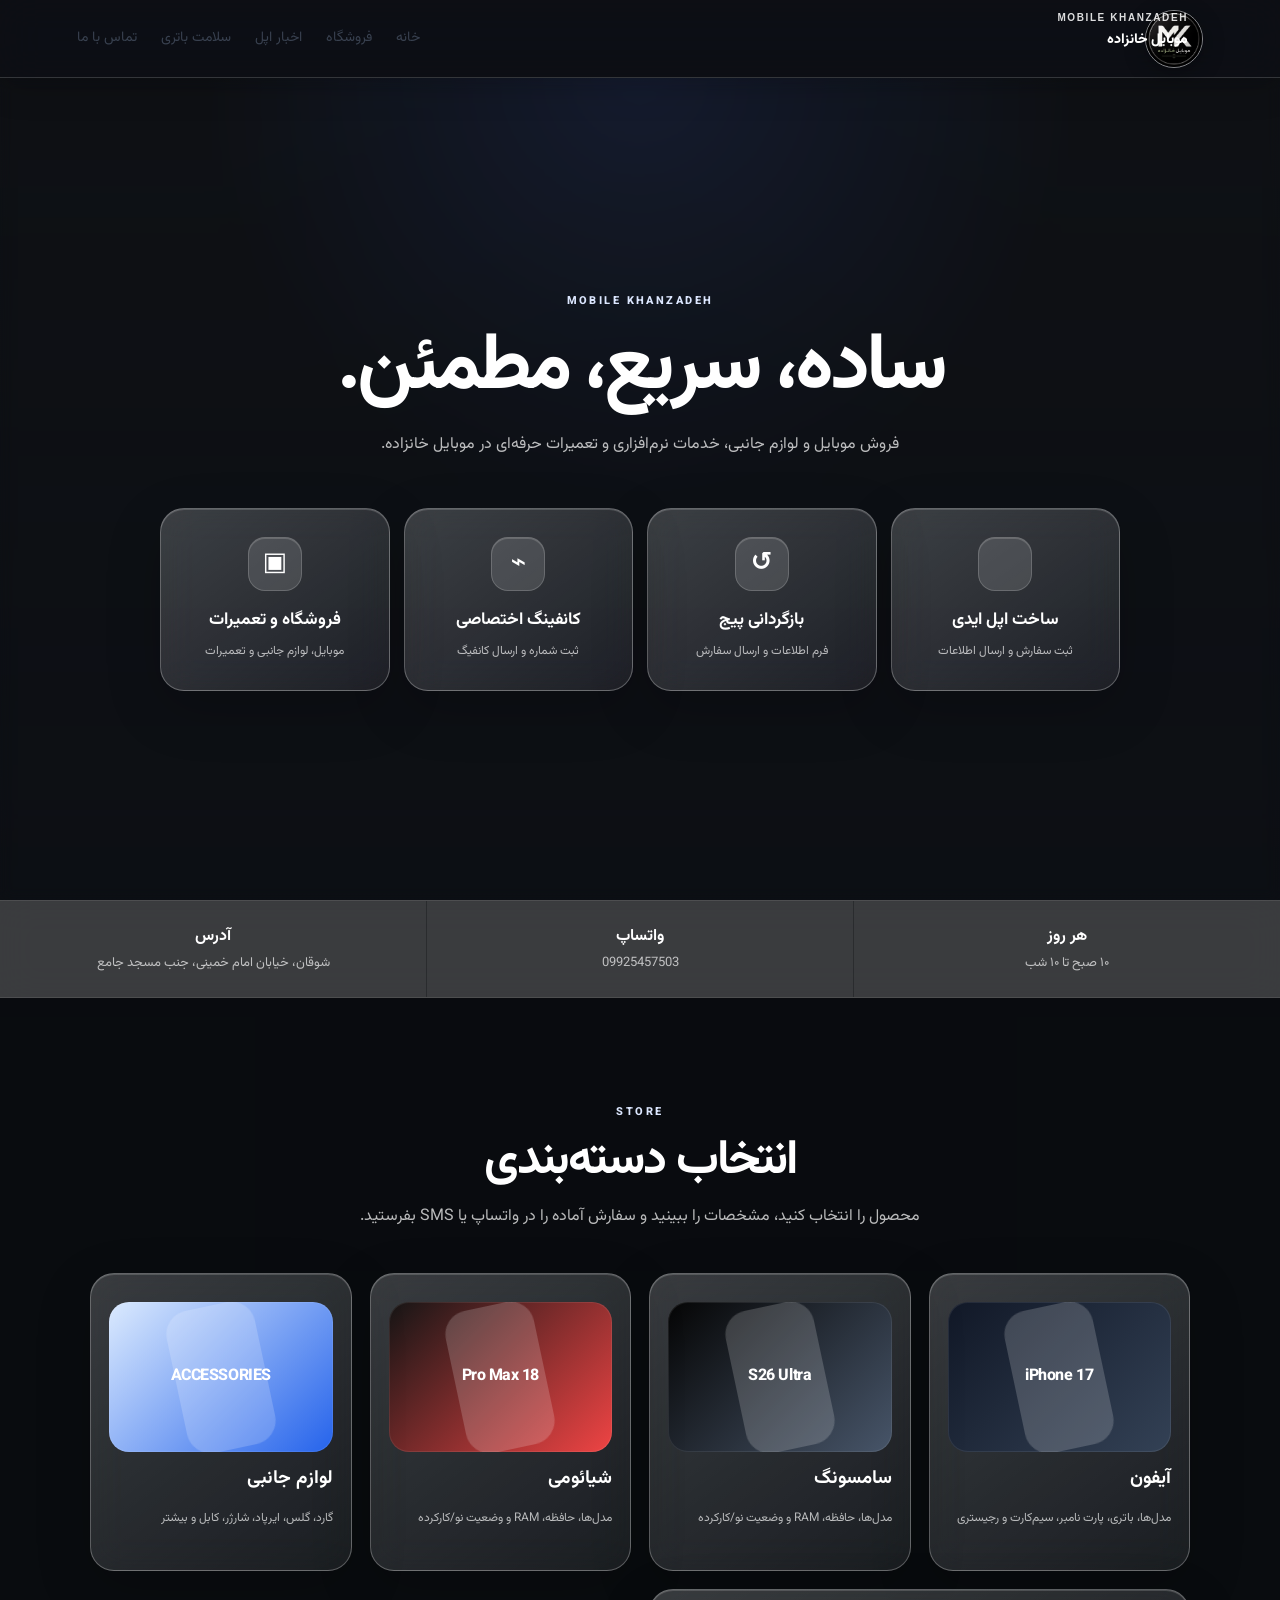
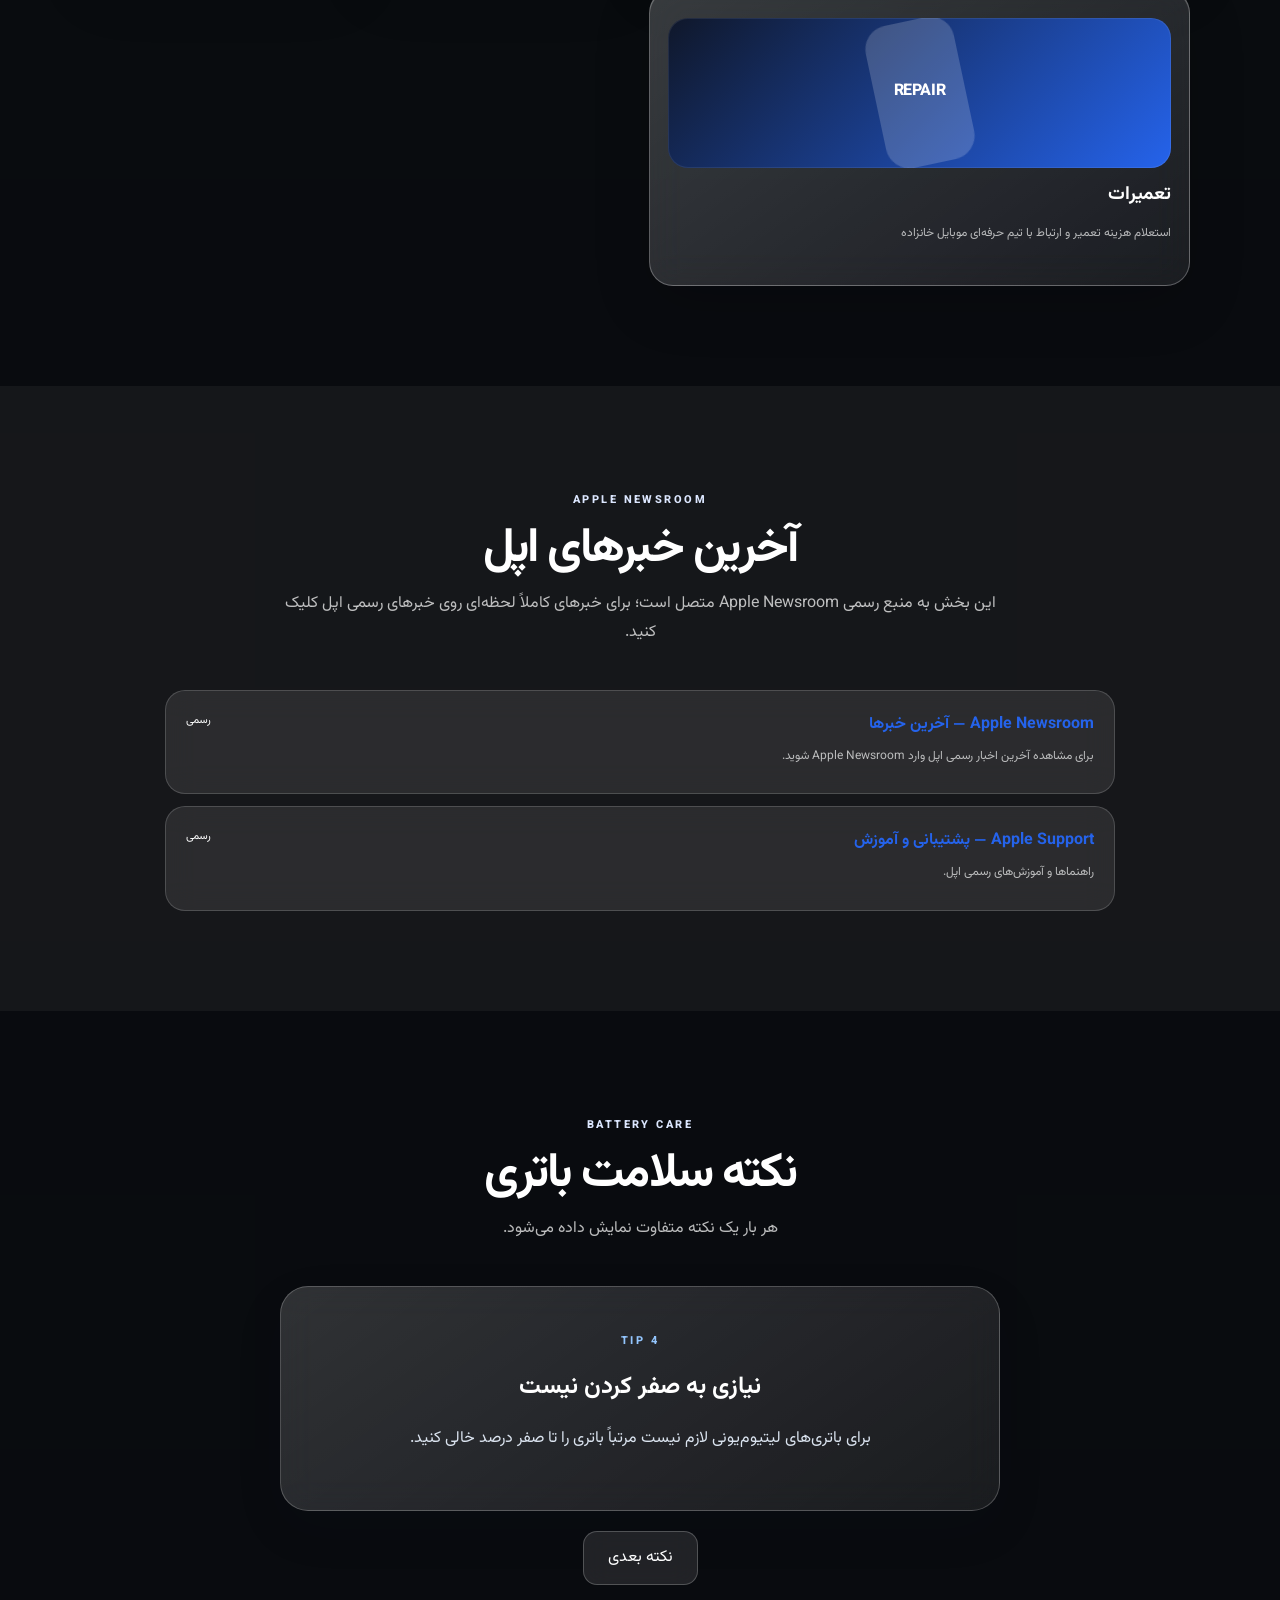
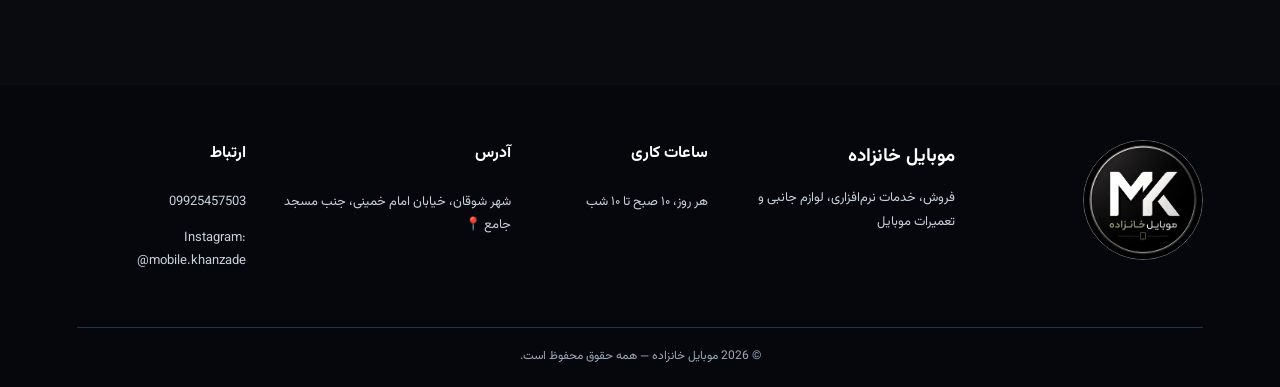
==== commit b10b8bc7: "Rename mobile-khanzadeh-ios26.html to index.html" ====
--- a/index.html
+++ b/index.html
@@ -13,11 +13,210 @@
 *{box-sizing:border-box}html{scroll-behavior:smooth}body{margin:0;background:var(--bg);color:var(--ink);font-family:Vazirmatn,system-ui,sans-serif;line-height:1.8}button,input,textarea,select{font:inherit}button{cursor:pointer}a{color:inherit;text-decoration:none}.topbar{position:sticky;top:0;z-index:30;height:74px;background:rgba(255,255,255,.88);backdrop-filter:blur(18px);border-bottom:1px solid var(--line);display:flex;align-items:center;justify-content:space-between;padding:0 6vw}.brand img{width:190px;height:auto;display:block}.topbar nav{display:flex;gap:24px;font-size:14px;color:#394150}.topbar nav a:hover{color:var(--blue)}.menu-btn{display:none;border:0;background:transparent;font-size:28px}.hero{min-height:calc(100vh - 74px);display:flex;flex-direction:column;justify-content:center;align-items:center;text-align:center;padding:70px 6vw;background:radial-gradient(circle at 50% 0,#eaf1ff 0,transparent 38%),var(--bg)}.hero-copy{max-width:700px}.eyebrow{font-size:11px;letter-spacing:.22em;font-weight:800;color:var(--blue)}h1{font-size:clamp(42px,7vw,80px);line-height:1.1;margin:10px 0 18px;letter-spacing:-.05em}h2{font-size:clamp(30px,5vw,48px);line-height:1.2;margin:6px 0 12px;letter-spacing:-.04em}h3{margin:10px 0 4px}.hero p,.section-head p{color:var(--muted);margin:0 auto;max-width:720px}.service-grid{width:min(100%,960px);display:grid;grid-template-columns:repeat(4,1fr);gap:14px;margin-top:48px}.service-card,.category{border:1px solid var(--line);background:rgba(255,255,255,.88);border-radius:24px;padding:28px 18px;text-align:center;box-shadow:var(--shadow);transition:.25s;min-height:180px}.service-card:hover,.category:hover{transform:translateY(-5px);border-color:#cbd5e1}.service-card .icon{width:54px;height:54px;border-radius:17px;background:#f0f5ff;color:var(--blue);display:grid;place-items:center;margin:auto;font-size:26px;font-weight:800}.service-card strong{display:block;font-size:17px;margin-top:14px}.service-card small{display:block;color:var(--muted);font-size:12px;margin-top:5px}.quick{display:grid;grid-template-columns:repeat(3,1fr);gap:1px;background:var(--line);border-top:1px solid var(--line);border-bottom:1px solid var(--line)}.quick>div{background:#fff;padding:22px;text-align:center}.quick b,.quick span{display:block}.quick span{font-size:13px;color:var(--muted)}.section{padding:100px 6vw}.section.alt{background:#fff}.section-head{text-align:center;margin-bottom:42px}.category-grid{max-width:1100px;margin:auto;display:grid;grid-template-columns:repeat(4,1fr);gap:18px}.category{text-align:right;min-height:270px}.category p{font-size:12px;color:var(--muted)}.device-art{height:150px;border-radius:20px;display:grid;place-items:center;font-weight:800;color:white;letter-spacing:-.03em;position:relative;overflow:hidden}.device-art:after{content:"";position:absolute;width:90px;height:145px;border-radius:24px;background:rgba(255,255,255,.18);transform:rotate(-12deg);filter:blur(.2px)}.iphone-art{background:linear-gradient(135deg,#111827,#334155)}.samsung-art{background:linear-gradient(135deg,#050505,#475569)}.xiaomi-art{background:linear-gradient(135deg,#151515,#ef4444)}.accessories-art{background:linear-gradient(135deg,#dbeafe,#2563eb)}.repair-art{background:linear-gradient(135deg,#0f172a,#2563eb)}.repair-card{grid-column:span 2}.news-list{max-width:950px;margin:auto;display:grid;gap:12px}.news-item{background:var(--bg);border:1px solid var(--line);border-radius:20px;padding:20px;display:flex;justify-content:space-between;gap:20px}.news-item h3{font-size:16px;margin:0}.news-item p{font-size:12px;color:var(--muted);margin:6px 0}.news-item time{font-size:11px;color:var(--muted);white-space:nowrap}.news-item a{color:var(--blue)}.battery{text-align:center}.tip-card{max-width:720px;margin:0 auto 20px;background:#0b1220;color:white;border-radius:28px;padding:40px;text-align:center;box-shadow:var(--shadow)}.tip-card h3{font-size:24px}.tip-card p{color:#dbe4f0}.secondary{border:1px solid var(--line);background:#fff;padding:12px 24px;border-radius:14px}footer{background:#0b1220;color:#fff;padding:55px 6vw 20px}.footer-main{max-width:1200px;margin:auto;display:grid;grid-template-columns:1.3fr 1.3fr 1fr 1.4fr 1fr;gap:28px}.footer-main h3,.footer-main h4{margin-top:0}.footer-main p{color:#c7d0dd;font-size:13px}.footer-logo{width:190px;filter:brightness(1.08)}.copyright{text-align:center;border-top:1px solid #263247;margin-top:40px;padding-top:18px;color:#9ba8ba;font-size:12px}.modal{position:fixed;inset:0;z-index:100;display:none}.modal.show{display:block}.modal-backdrop{position:absolute;inset:0;background:rgba(2,6,23,.62);backdrop-filter:blur(8px)}.modal-card{position:relative;width:min(940px,92vw);max-height:88vh;overflow:auto;margin:6vh auto;background:#fff;border-radius:30px;padding:34px;box-shadow:0 30px 90px rgba(0,0,0,.3)}.close{position:absolute;left:20px;top:15px;border:0;background:#f1f3f5;border-radius:50%;width:38px;height:38px;font-size:26px}.form{display:grid;gap:13px}.form label{font-size:13px;font-weight:700}.form input,.form textarea,.form select{width:100%;border:1px solid #d9dee7;border-radius:14px;padding:12px 14px;outline:none;background:#fff}.form input:focus,.form textarea:focus{border-color:var(--blue);box-shadow:0 0 0 3px #2563eb18}.actions{display:flex;gap:10px;flex-wrap:wrap;margin-top:10px}.wa,.sms{border:0;border-radius:14px;padding:12px 18px;color:#fff}.wa{background:#16a34a}.sms{background:#2563eb}.product-grid{display:grid;grid-template-columns:repeat(2,1fr);gap:14px;margin-top:20px}.product{border:1px solid var(--line);border-radius:20px;padding:16px;background:#fff}.product .pic{height:170px;border-radius:15px;display:grid;place-items:center;background:linear-gradient(135deg,#f8fafc,#e2e8f0);font-weight:800}.product h4{margin:10px 0 5px}.specs{display:grid;grid-template-columns:1fr 1fr;gap:7px;font-size:12px;color:#4b5563}.specs span{background:#f6f7f9;border-radius:10px;padding:6px}.accessory-grid{display:grid;grid-template-columns:repeat(3,1fr);gap:10px}.accessory{border:1px solid var(--line);border-radius:16px;padding:18px;background:#fff}.loading{padding:25px;text-align:center;color:var(--muted)}
 @media(max-width:900px){.service-grid{grid-template-columns:repeat(2,1fr)}.category-grid{grid-template-columns:repeat(2,1fr)}.footer-main{grid-template-columns:repeat(2,1fr)}.footer-logo{width:150px}}@media(max-width:620px){.topbar{padding:0 18px}.brand img{width:155px}.menu-btn{display:block}.topbar nav{display:none;position:absolute;top:74px;right:0;left:0;background:#fff;border-bottom:1px solid var(--line);padding:15px 20px;flex-direction:column}.topbar.open nav{display:flex}.hero{padding:55px 18px}.service-grid,.quick,.category-grid{grid-template-columns:1fr}.service-card{min-height:145px}.section{padding:70px 18px}.repair-card{grid-column:span 1}.product-grid,.accessory-grid{grid-template-columns:1fr}.footer-main{grid-template-columns:1fr}.modal-card{padding:28px 18px}.news-item{display:block}.news-item time{display:block;margin-top:8px}}
 
+
+/* === Mobile Khanzadeh: iOS 26 glass redesign === */
+:root{
+  --glass:rgba(255,255,255,.16);
+  --glass-strong:rgba(255,255,255,.23);
+  --glass-border:rgba(255,255,255,.28);
+  --glass-shadow:0 18px 55px rgba(0,0,0,.18);
+}
+body{
+  background:#0b0d10;
+}
+/* محل کار: با عکس مغازه قابل جایگزینی است */
+body:before{
+  content:"";
+  position:fixed;
+  inset:0;
+  z-index:-3;
+  background:
+    linear-gradient(135deg,rgba(5,8,13,.76),rgba(9,15,27,.56)),
+    radial-gradient(circle at 20% 10%,rgba(80,120,255,.18),transparent 35%),
+    radial-gradient(circle at 85% 80%,rgba(255,255,255,.08),transparent 30%),
+    #0b0d10;
+  background-size:cover;
+  background-position:center;
+}
+body:after{
+  content:"";
+  position:fixed;
+  inset:-24px;
+  z-index:-2;
+  background:inherit;
+  filter:blur(0px);
+  pointer-events:none;
+}
+.topbar{
+  height:78px;
+  background:rgba(15,18,24,.54);
+  backdrop-filter:blur(22px) saturate(150%);
+  -webkit-backdrop-filter:blur(22px) saturate(150%);
+  border-bottom:1px solid rgba(255,255,255,.16);
+  box-shadow:0 10px 35px rgba(0,0,0,.16);
+}
+.brand{
+  display:flex;
+  align-items:center;
+  gap:10px;
+}
+.brand-logo{
+  width:58px !important;
+  height:58px;
+  object-fit:cover;
+  border-radius:50%;
+  display:block;
+  border:1px solid rgba(255,255,255,.5);
+  box-shadow:0 5px 22px rgba(0,0,0,.32),inset 0 0 0 1px rgba(255,255,255,.12);
+}
+.brand:after{
+  content:"MOBILE KHANZADEH";
+  direction:ltr;
+  font-family:Arial,sans-serif;
+  font-size:10px;
+  font-weight:800;
+  letter-spacing:.16em;
+  color:rgba(255,255,255,.86);
+  white-space:nowrap;
+  position:absolute;
+  right:92px;
+  top:9px;
+}
+.brand:before{
+  content:"موبایل خانزاده";
+  position:absolute;
+  right:92px;
+  top:28px;
+  color:#fff;
+  font-size:14px;
+  font-weight:800;
+  white-space:nowrap;
+}
+.hero{
+  min-height:calc(100vh - 78px);
+  position:relative;
+  isolation:isolate;
+  background:
+    linear-gradient(180deg,rgba(6,9,15,.32),rgba(6,9,15,.66)),
+    radial-gradient(circle at 50% 0,rgba(70,115,255,.16),transparent 42%);
+}
+.hero:before{
+  content:"";
+  position:absolute;
+  inset:0;
+  z-index:-1;
+  background:rgba(255,255,255,.025);
+  backdrop-filter:blur(7px);
+  -webkit-backdrop-filter:blur(7px);
+}
+.eyebrow{color:#dce7ff}
+.hero p,.section-head p{color:rgba(255,255,255,.72)}
+h1,h2,h3{color:#fff}
+.service-card,.category{
+  border:1px solid var(--glass-border);
+  background:linear-gradient(145deg,rgba(255,255,255,.20),rgba(255,255,255,.075));
+  backdrop-filter:blur(18px) saturate(145%);
+  -webkit-backdrop-filter:blur(18px) saturate(145%);
+  box-shadow:var(--glass-shadow),inset 0 1px 0 rgba(255,255,255,.16);
+  color:#fff;
+}
+.service-card:hover,.category:hover{
+  transform:translateY(-5px);
+  border-color:rgba(255,255,255,.42);
+  background:linear-gradient(145deg,rgba(255,255,255,.25),rgba(255,255,255,.10));
+}
+.service-card .icon{
+  background:rgba(255,255,255,.13);
+  color:#fff;
+  border:1px solid rgba(255,255,255,.18);
+  box-shadow:inset 0 1px 0 rgba(255,255,255,.16);
+}
+.service-card small,.category p{color:rgba(255,255,255,.68)}
+.quick{
+  background:rgba(255,255,255,.13);
+  border-color:rgba(255,255,255,.16);
+  backdrop-filter:blur(18px);
+  -webkit-backdrop-filter:blur(18px);
+}
+.quick>div{
+  background:rgba(255,255,255,.075);
+  color:#fff;
+}
+.quick span{color:rgba(255,255,255,.68)}
+.section{background:rgba(6,9,15,.24) !important}
+.section.alt{background:rgba(255,255,255,.045) !important}
+.news-item{
+  background:rgba(255,255,255,.09);
+  border-color:rgba(255,255,255,.17);
+  backdrop-filter:blur(15px);
+  -webkit-backdrop-filter:blur(15px);
+}
+.news-item h3,.news-item p,.news-item time{color:#fff}
+.news-item p{opacity:.68}
+.category .device-art{
+  box-shadow:inset 0 0 0 1px rgba(255,255,255,.08);
+}
+.tip-card{
+  background:linear-gradient(145deg,rgba(255,255,255,.16),rgba(255,255,255,.07));
+  border:1px solid rgba(255,255,255,.22);
+  backdrop-filter:blur(18px);
+  -webkit-backdrop-filter:blur(18px);
+}
+.secondary{
+  color:#fff;
+  border-color:rgba(255,255,255,.22);
+  background:rgba(255,255,255,.10);
+  backdrop-filter:blur(14px);
+  -webkit-backdrop-filter:blur(14px);
+}
+footer{
+  background:rgba(4,7,12,.78);
+  backdrop-filter:blur(22px);
+  -webkit-backdrop-filter:blur(22px);
+}
+.modal-backdrop{
+  background:rgba(0,0,0,.54);
+  backdrop-filter:blur(12px);
+  -webkit-backdrop-filter:blur(12px);
+}
+.modal-card{
+  background:rgba(22,26,34,.78);
+  color:#fff;
+  border:1px solid rgba(255,255,255,.20);
+  backdrop-filter:blur(28px) saturate(145%);
+  -webkit-backdrop-filter:blur(28px) saturate(145%);
+}
+.modal-card p{color:rgba(255,255,255,.68)}
+.form input,.form textarea,.form select{
+  color:#fff;
+  background:rgba(255,255,255,.09);
+  border-color:rgba(255,255,255,.18);
+}
+.form input::placeholder,.form textarea::placeholder{color:rgba(255,255,255,.42)}
+.close{
+  color:#fff;
+  background:rgba(255,255,255,.12);
+  border:1px solid rgba(255,255,255,.16);
+}
+.footer-logo{
+  width:120px !important;
+  height:120px;
+  object-fit:cover;
+  border-radius:50%;
+  border:1px solid rgba(255,255,255,.35);
+}
+@media(max-width:620px){
+  .topbar{height:70px}
+  .brand-logo{width:52px !important;height:52px}
+  .brand:after{right:78px;top:7px;font-size:8px}
+  .brand:before{right:78px;top:25px;font-size:12px}
+}
+
 </style>
 </head>
 <body>
 <header class="topbar">
-  <a class="brand" href="#home"><img src="data:image/svg+xml;charset=UTF-8,%3Csvg%20xmlns%3D%22http%3A//www.w3.org/2000/svg%22%20viewBox%3D%220%200%20420%20120%22%3E%3Cdefs%3E%3ClinearGradient%20id%3D%22g%22%20x1%3D%220%22%20x2%3D%221%22%3E%3Cstop%20stop-color%3D%22%23111827%22/%3E%3Cstop%20offset%3D%221%22%20stop-color%3D%22%232563eb%22/%3E%3C/linearGradient%3E%3C/defs%3E%3Crect%20width%3D%22420%22%20height%3D%22120%22%20rx%3D%2230%22%20fill%3D%22url%28%23g%29%22/%3E%3Crect%20x%3D%2228%22%20y%3D%2222%22%20width%3D%2274%22%20height%3D%2276%22%20rx%3D%2218%22%20fill%3D%22none%22%20stroke%3D%22%23fff%22%20stroke-width%3D%227%22/%3E%3Ccircle%20cx%3D%2265%22%20cy%3D%2238%22%20r%3D%224%22%20fill%3D%22%23fff%22/%3E%3Ccircle%20cx%3D%2265%22%20cy%3D%2282%22%20r%3D%224%22%20fill%3D%22%23fff%22/%3E%3Ctext%20x%3D%22124%22%20y%3D%2272%22%20fill%3D%22%23fff%22%20font-family%3D%22Arial%2C%20sans-serif%22%20font-size%3D%2242%22%20font-weight%3D%22700%22%3E%D9%85%D9%88%D8%A8%D8%A7%DB%8C%D9%84%20%D8%AE%D8%A7%D9%86%D8%B2%D8%A7%D8%AF%D9%87%3C/text%3E%3C/svg%3E" alt="موبایل خانزاده"></a>
+  <a class="brand" href="#home"><img src="[data-uri]" alt="موبایل خانزاده" class="brand-logo"></a>
   <button class="menu-btn" aria-label="باز کردن منو">☰</button>
   <nav>
     <a href="#home">خانه</a>
@@ -82,7 +281,7 @@
 
 <footer id="contact">
   <div class="footer-main">
-    <img src="data:image/svg+xml;charset=UTF-8,%3Csvg%20xmlns%3D%22http%3A//www.w3.org/2000/svg%22%20viewBox%3D%220%200%20420%20120%22%3E%3Cdefs%3E%3ClinearGradient%20id%3D%22g%22%20x1%3D%220%22%20x2%3D%221%22%3E%3Cstop%20stop-color%3D%22%23111827%22/%3E%3Cstop%20offset%3D%221%22%20stop-color%3D%22%232563eb%22/%3E%3C/linearGradient%3E%3C/defs%3E%3Crect%20width%3D%22420%22%20height%3D%22120%22%20rx%3D%2230%22%20fill%3D%22url%28%23g%29%22/%3E%3Crect%20x%3D%2228%22%20y%3D%2222%22%20width%3D%2274%22%20height%3D%2276%22%20rx%3D%2218%22%20fill%3D%22none%22%20stroke%3D%22%23fff%22%20stroke-width%3D%227%22/%3E%3Ccircle%20cx%3D%2265%22%20cy%3D%2238%22%20r%3D%224%22%20fill%3D%22%23fff%22/%3E%3Ccircle%20cx%3D%2265%22%20cy%3D%2282%22%20r%3D%224%22%20fill%3D%22%23fff%22/%3E%3Ctext%20x%3D%22124%22%20y%3D%2272%22%20fill%3D%22%23fff%22%20font-family%3D%22Arial%2C%20sans-serif%22%20font-size%3D%2242%22%20font-weight%3D%22700%22%3E%D9%85%D9%88%D8%A8%D8%A7%DB%8C%D9%84%20%D8%AE%D8%A7%D9%86%D8%B2%D8%A7%D8%AF%D9%87%3C/text%3E%3C/svg%3E" alt="موبایل خانزاده" class="footer-logo">
+    <img src="[data-uri]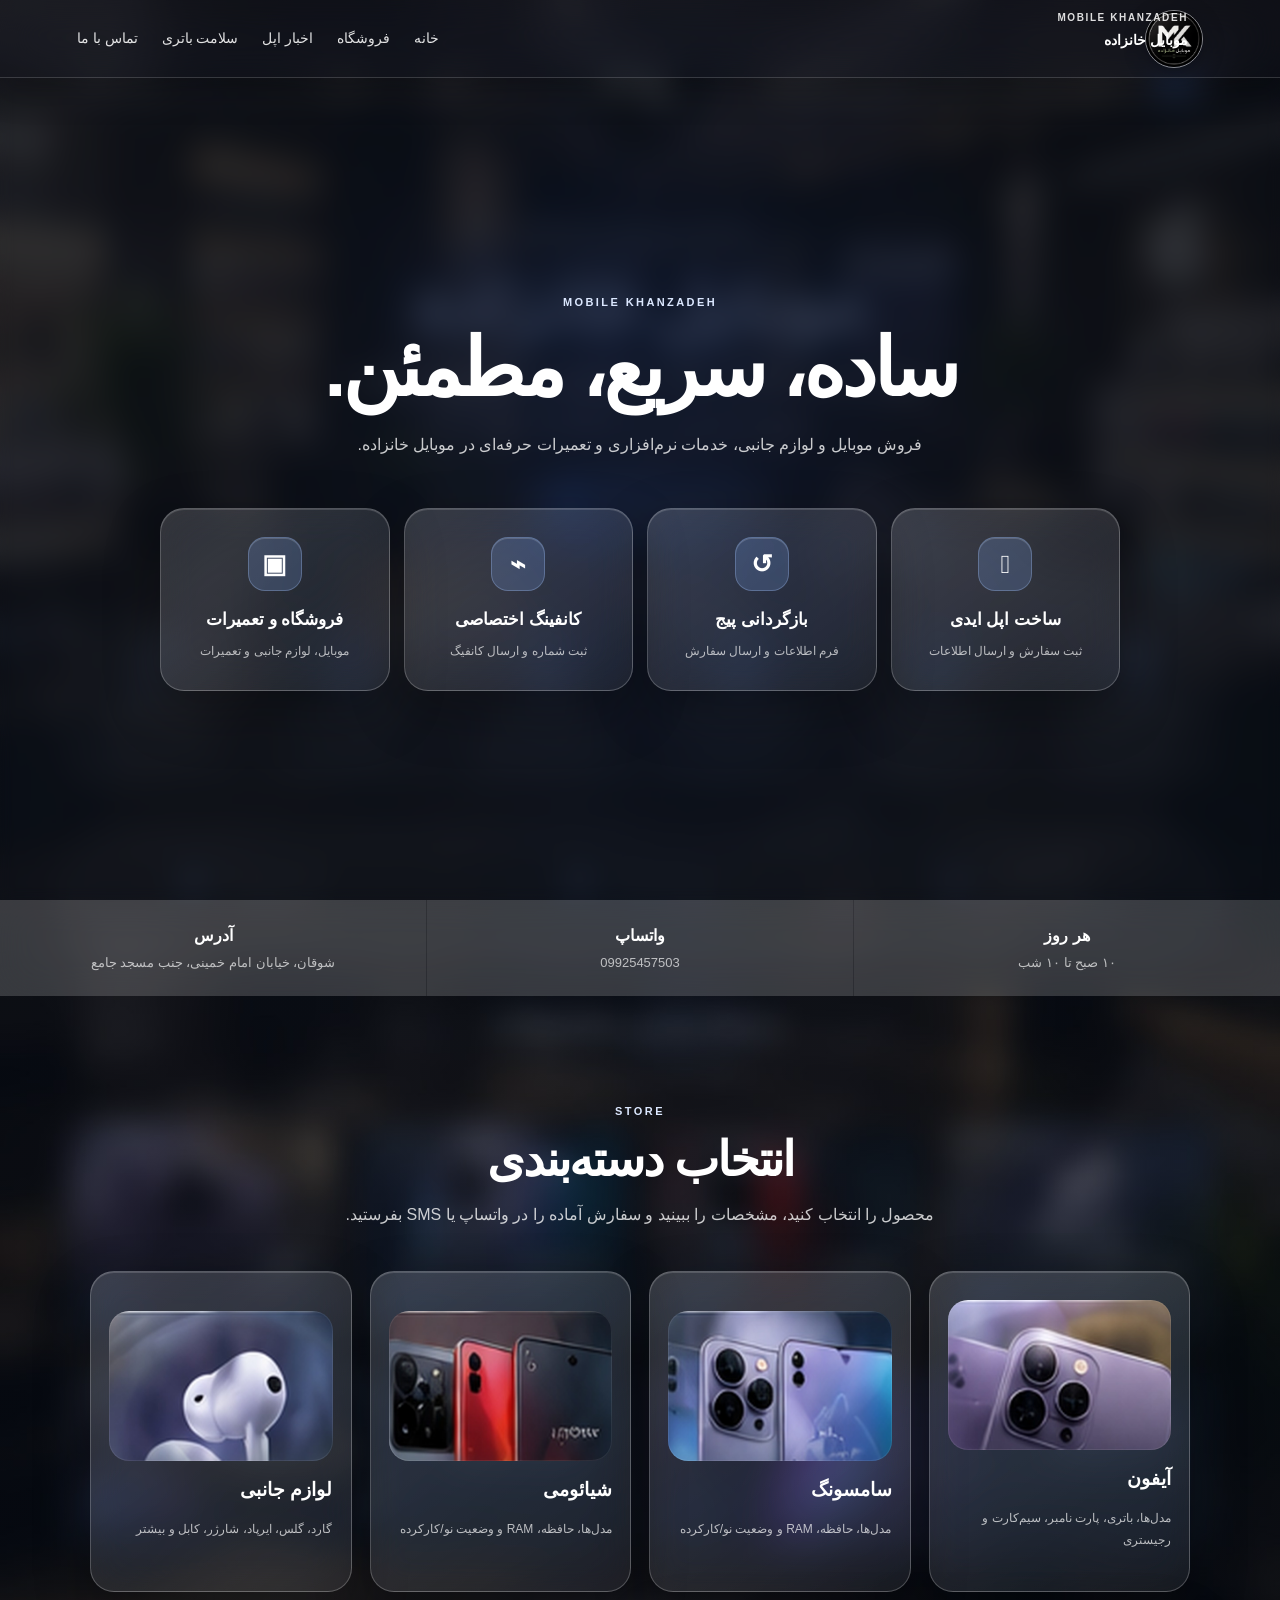
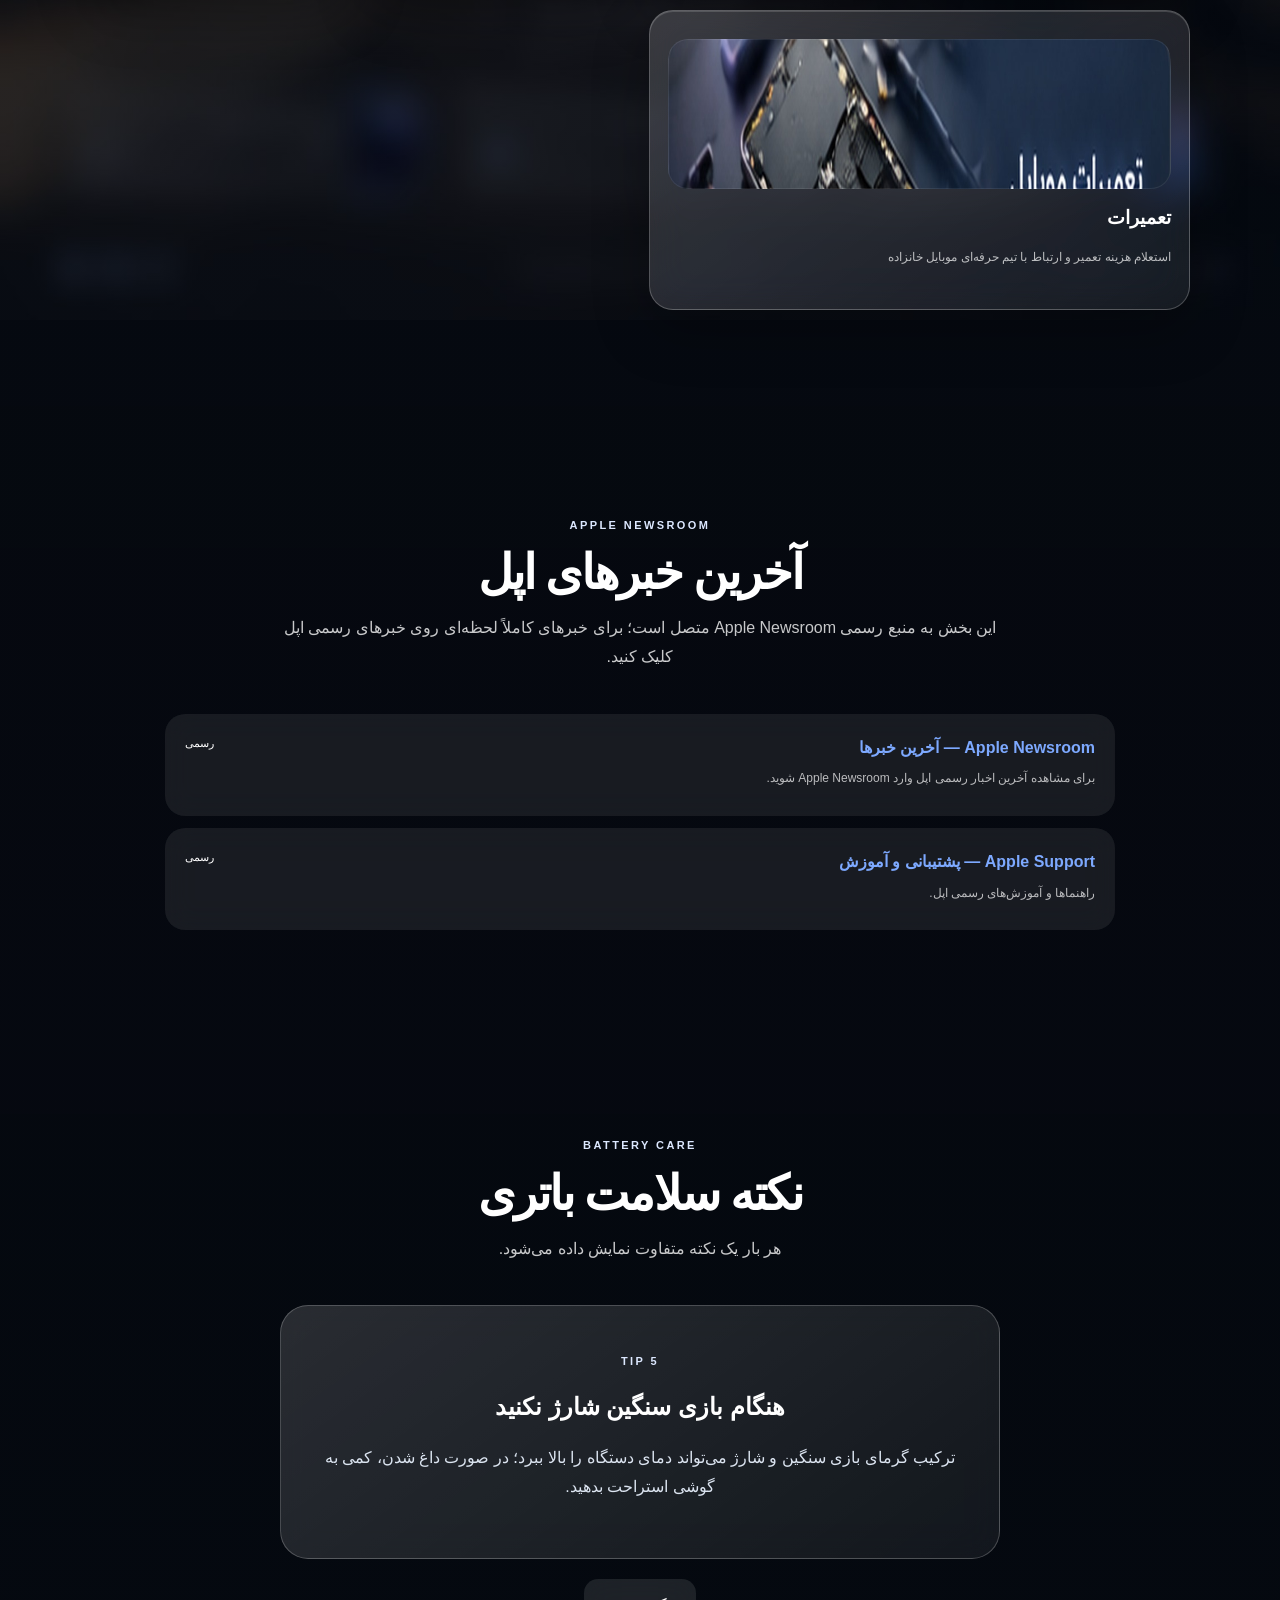
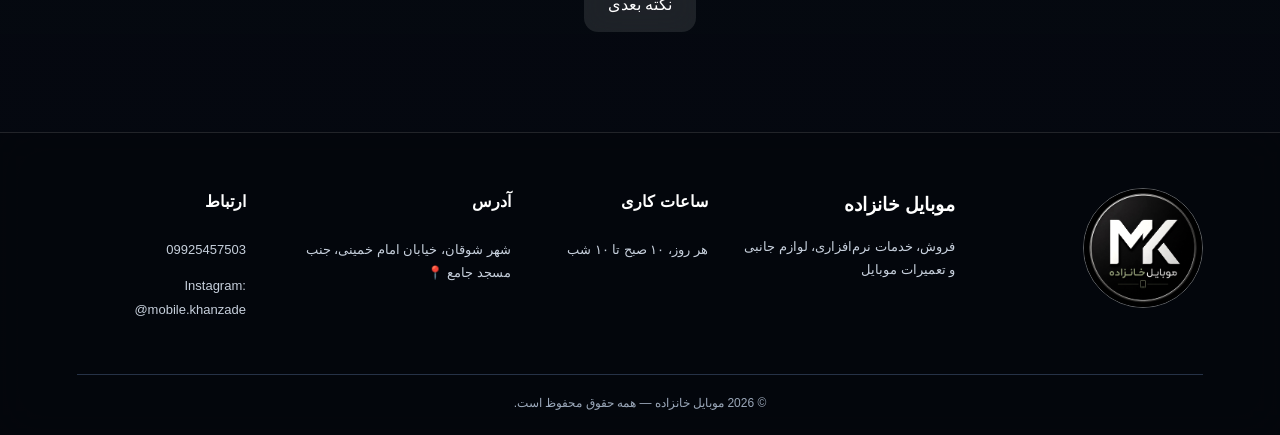
==== commit a0d01060: "Add files via upload" ====
--- a/index.html
+++ b/index.html
@@ -8,9 +8,9 @@
   <title>موبایل خانزاده | فروش و خدمات موبایل</title>
   <link rel="icon" href="data:image/svg+xml;charset=UTF-8,%3Csvg%20xmlns%3D%22http%3A//www.w3.org/2000/svg%22%20viewBox%3D%220%200%20420%20120%22%3E%3Cdefs%3E%3ClinearGradient%20id%3D%22g%22%20x1%3D%220%22%20x2%3D%221%22%3E%3Cstop%20stop-color%3D%22%23111827%22/%3E%3Cstop%20offset%3D%221%22%20stop-color%3D%22%232563eb%22/%3E%3C/linearGradient%3E%3C/defs%3E%3Crect%20width%3D%22420%22%20height%3D%22120%22%20rx%3D%2230%22%20fill%3D%22url%28%23g%29%22/%3E%3Crect%20x%3D%2228%22%20y%3D%2222%22%20width%3D%2274%22%20height%3D%2276%22%20rx%3D%2218%22%20fill%3D%22none%22%20stroke%3D%22%23fff%22%20stroke-width%3D%227%22/%3E%3Ccircle%20cx%3D%2265%22%20cy%3D%2238%22%20r%3D%224%22%20fill%3D%22%23fff%22/%3E%3Ccircle%20cx%3D%2265%22%20cy%3D%2282%22%20r%3D%224%22%20fill%3D%22%23fff%22/%3E%3Ctext%20x%3D%22124%22%20y%3D%2272%22%20fill%3D%22%23fff%22%20font-family%3D%22Arial%2C%20sans-serif%22%20font-size%3D%2242%22%20font-weight%3D%22700%22%3E%D9%85%D9%88%D8%A8%D8%A7%DB%8C%D9%84%20%D8%AE%D8%A7%D9%86%D8%B2%D8%A7%D8%AF%D9%87%3C/text%3E%3C/svg%3E">
   <style>
-@import url('https://fonts.googleapis.com/css2?family=Vazirmatn:wght@400;500;600;700;800&display=swap');
+500;600;700;800&display=swap');
 :root{--bg:#f6f7f9;--card:#fff;--ink:#101318;--muted:#667085;--line:#e6e8ec;--blue:#2563eb;--dark:#0b1220;--shadow:0 18px 50px rgba(15,23,42,.08)}
-*{box-sizing:border-box}html{scroll-behavior:smooth}body{margin:0;background:var(--bg);color:var(--ink);font-family:Vazirmatn,system-ui,sans-serif;line-height:1.8}button,input,textarea,select{font:inherit}button{cursor:pointer}a{color:inherit;text-decoration:none}.topbar{position:sticky;top:0;z-index:30;height:74px;background:rgba(255,255,255,.88);backdrop-filter:blur(18px);border-bottom:1px solid var(--line);display:flex;align-items:center;justify-content:space-between;padding:0 6vw}.brand img{width:190px;height:auto;display:block}.topbar nav{display:flex;gap:24px;font-size:14px;color:#394150}.topbar nav a:hover{color:var(--blue)}.menu-btn{display:none;border:0;background:transparent;font-size:28px}.hero{min-height:calc(100vh - 74px);display:flex;flex-direction:column;justify-content:center;align-items:center;text-align:center;padding:70px 6vw;background:radial-gradient(circle at 50% 0,#eaf1ff 0,transparent 38%),var(--bg)}.hero-copy{max-width:700px}.eyebrow{font-size:11px;letter-spacing:.22em;font-weight:800;color:var(--blue)}h1{font-size:clamp(42px,7vw,80px);line-height:1.1;margin:10px 0 18px;letter-spacing:-.05em}h2{font-size:clamp(30px,5vw,48px);line-height:1.2;margin:6px 0 12px;letter-spacing:-.04em}h3{margin:10px 0 4px}.hero p,.section-head p{color:var(--muted);margin:0 auto;max-width:720px}.service-grid{width:min(100%,960px);display:grid;grid-template-columns:repeat(4,1fr);gap:14px;margin-top:48px}.service-card,.category{border:1px solid var(--line);background:rgba(255,255,255,.88);border-radius:24px;padding:28px 18px;text-align:center;box-shadow:var(--shadow);transition:.25s;min-height:180px}.service-card:hover,.category:hover{transform:translateY(-5px);border-color:#cbd5e1}.service-card .icon{width:54px;height:54px;border-radius:17px;background:#f0f5ff;color:var(--blue);display:grid;place-items:center;margin:auto;font-size:26px;font-weight:800}.service-card strong{display:block;font-size:17px;margin-top:14px}.service-card small{display:block;color:var(--muted);font-size:12px;margin-top:5px}.quick{display:grid;grid-template-columns:repeat(3,1fr);gap:1px;background:var(--line);border-top:1px solid var(--line);border-bottom:1px solid var(--line)}.quick>div{background:#fff;padding:22px;text-align:center}.quick b,.quick span{display:block}.quick span{font-size:13px;color:var(--muted)}.section{padding:100px 6vw}.section.alt{background:#fff}.section-head{text-align:center;margin-bottom:42px}.category-grid{max-width:1100px;margin:auto;display:grid;grid-template-columns:repeat(4,1fr);gap:18px}.category{text-align:right;min-height:270px}.category p{font-size:12px;color:var(--muted)}.device-art{height:150px;border-radius:20px;display:grid;place-items:center;font-weight:800;color:white;letter-spacing:-.03em;position:relative;overflow:hidden}.device-art:after{content:"";position:absolute;width:90px;height:145px;border-radius:24px;background:rgba(255,255,255,.18);transform:rotate(-12deg);filter:blur(.2px)}.iphone-art{background:linear-gradient(135deg,#111827,#334155)}.samsung-art{background:linear-gradient(135deg,#050505,#475569)}.xiaomi-art{background:linear-gradient(135deg,#151515,#ef4444)}.accessories-art{background:linear-gradient(135deg,#dbeafe,#2563eb)}.repair-art{background:linear-gradient(135deg,#0f172a,#2563eb)}.repair-card{grid-column:span 2}.news-list{max-width:950px;margin:auto;display:grid;gap:12px}.news-item{background:var(--bg);border:1px solid var(--line);border-radius:20px;padding:20px;display:flex;justify-content:space-between;gap:20px}.news-item h3{font-size:16px;margin:0}.news-item p{font-size:12px;color:var(--muted);margin:6px 0}.news-item time{font-size:11px;color:var(--muted);white-space:nowrap}.news-item a{color:var(--blue)}.battery{text-align:center}.tip-card{max-width:720px;margin:0 auto 20px;background:#0b1220;color:white;border-radius:28px;padding:40px;text-align:center;box-shadow:var(--shadow)}.tip-card h3{font-size:24px}.tip-card p{color:#dbe4f0}.secondary{border:1px solid var(--line);background:#fff;padding:12px 24px;border-radius:14px}footer{background:#0b1220;color:#fff;padding:55px 6vw 20px}.footer-main{max-width:1200px;margin:auto;display:grid;grid-template-columns:1.3fr 1.3fr 1fr 1.4fr 1fr;gap:28px}.footer-main h3,.footer-main h4{margin-top:0}.footer-main p{color:#c7d0dd;font-size:13px}.footer-logo{width:190px;filter:brightness(1.08)}.copyright{text-align:center;border-top:1px solid #263247;margin-top:40px;padding-top:18px;color:#9ba8ba;font-size:12px}.modal{position:fixed;inset:0;z-index:100;display:none}.modal.show{display:block}.modal-backdrop{position:absolute;inset:0;background:rgba(2,6,23,.62);backdrop-filter:blur(8px)}.modal-card{position:relative;width:min(940px,92vw);max-height:88vh;overflow:auto;margin:6vh auto;background:#fff;border-radius:30px;padding:34px;box-shadow:0 30px 90px rgba(0,0,0,.3)}.close{position:absolute;left:20px;top:15px;border:0;background:#f1f3f5;border-radius:50%;width:38px;height:38px;font-size:26px}.form{display:grid;gap:13px}.form label{font-size:13px;font-weight:700}.form input,.form textarea,.form select{width:100%;border:1px solid #d9dee7;border-radius:14px;padding:12px 14px;outline:none;background:#fff}.form input:focus,.form textarea:focus{border-color:var(--blue);box-shadow:0 0 0 3px #2563eb18}.actions{display:flex;gap:10px;flex-wrap:wrap;margin-top:10px}.wa,.sms{border:0;border-radius:14px;padding:12px 18px;color:#fff}.wa{background:#16a34a}.sms{background:#2563eb}.product-grid{display:grid;grid-template-columns:repeat(2,1fr);gap:14px;margin-top:20px}.product{border:1px solid var(--line);border-radius:20px;padding:16px;background:#fff}.product .pic{height:170px;border-radius:15px;display:grid;place-items:center;background:linear-gradient(135deg,#f8fafc,#e2e8f0);font-weight:800}.product h4{margin:10px 0 5px}.specs{display:grid;grid-template-columns:1fr 1fr;gap:7px;font-size:12px;color:#4b5563}.specs span{background:#f6f7f9;border-radius:10px;padding:6px}.accessory-grid{display:grid;grid-template-columns:repeat(3,1fr);gap:10px}.accessory{border:1px solid var(--line);border-radius:16px;padding:18px;background:#fff}.loading{padding:25px;text-align:center;color:var(--muted)}
+*{box-sizing:border-box}html{scroll-behavior:smooth}body{margin:0;background:var(--bg);color:var(--ink);font-family:Tahoma,Arial,sans-serif;line-height:1.8}button,input,textarea,select{font:inherit}button{cursor:pointer}a{color:inherit;text-decoration:none}.topbar{position:sticky;top:0;z-index:30;height:74px;background:rgba(255,255,255,.88);backdrop-filter:blur(18px);border-bottom:1px solid var(--line);display:flex;align-items:center;justify-content:space-between;padding:0 6vw}.brand img{width:190px;height:auto;display:block}.topbar nav{display:flex;gap:24px;font-size:14px;color:#394150}.topbar nav a:hover{color:var(--blue)}.menu-btn{display:none;border:0;background:transparent;font-size:28px}.hero{min-height:calc(100vh - 74px);display:flex;flex-direction:column;justify-content:center;align-items:center;text-align:center;padding:70px 6vw;background:radial-gradient(circle at 50% 0,#eaf1ff 0,transparent 38%),var(--bg)}.hero-copy{max-width:700px}.eyebrow{font-size:11px;letter-spacing:.22em;font-weight:800;color:var(--blue)}h1{font-size:clamp(42px,7vw,80px);line-height:1.1;margin:10px 0 18px;letter-spacing:-.05em}h2{font-size:clamp(30px,5vw,48px);line-height:1.2;margin:6px 0 12px;letter-spacing:-.04em}h3{margin:10px 0 4px}.hero p,.section-head p{color:var(--muted);margin:0 auto;max-width:720px}.service-grid{width:min(100%,960px);display:grid;grid-template-columns:repeat(4,1fr);gap:14px;margin-top:48px}.service-card,.category{border:1px solid var(--line);background:rgba(255,255,255,.88);border-radius:24px;padding:28px 18px;text-align:center;box-shadow:var(--shadow);transition:.25s;min-height:180px}.service-card:hover,.category:hover{transform:translateY(-5px);border-color:#cbd5e1}.service-card .icon{width:54px;height:54px;border-radius:17px;background:#f0f5ff;color:var(--blue);display:grid;place-items:center;margin:auto;font-size:26px;font-weight:800}.service-card strong{display:block;font-size:17px;margin-top:14px}.service-card small{display:block;color:var(--muted);font-size:12px;margin-top:5px}.quick{display:grid;grid-template-columns:repeat(3,1fr);gap:1px;background:var(--line);border-top:1px solid var(--line);border-bottom:1px solid var(--line)}.quick>div{background:#fff;padding:22px;text-align:center}.quick b,.quick span{display:block}.quick span{font-size:13px;color:var(--muted)}.section{padding:100px 6vw}.section.alt{background:#fff}.section-head{text-align:center;margin-bottom:42px}.category-grid{max-width:1100px;margin:auto;display:grid;grid-template-columns:repeat(4,1fr);gap:18px}.category{text-align:right;min-height:270px}.category p{font-size:12px;color:var(--muted)}.device-art{height:150px;border-radius:20px;display:grid;place-items:center;font-weight:800;color:white;letter-spacing:-.03em;position:relative;overflow:hidden}.device-art:after{content:"";position:absolute;width:90px;height:145px;border-radius:24px;background:rgba(255,255,255,.18);transform:rotate(-12deg);filter:blur(.2px)}.iphone-art{background:linear-gradient(135deg,#111827,#334155)}.samsung-art{background:linear-gradient(135deg,#050505,#475569)}.xiaomi-art{background:linear-gradient(135deg,#151515,#ef4444)}.accessories-art{background:linear-gradient(135deg,#dbeafe,#2563eb)}.repair-art{background:linear-gradient(135deg,#0f172a,#2563eb)}.repair-card{grid-column:span 2}.news-list{max-width:950px;margin:auto;display:grid;gap:12px}.news-item{background:var(--bg);border:1px solid var(--line);border-radius:20px;padding:20px;display:flex;justify-content:space-between;gap:20px}.news-item h3{font-size:16px;margin:0}.news-item p{font-size:12px;color:var(--muted);margin:6px 0}.news-item time{font-size:11px;color:var(--muted);white-space:nowrap}.news-item a{color:var(--blue)}.battery{text-align:center}.tip-card{max-width:720px;margin:0 auto 20px;background:#0b1220;color:white;border-radius:28px;padding:40px;text-align:center;box-shadow:var(--shadow)}.tip-card h3{font-size:24px}.tip-card p{color:#dbe4f0}.secondary{border:1px solid var(--line);background:#fff;padding:12px 24px;border-radius:14px}footer{background:#0b1220;color:#fff;padding:55px 6vw 20px}.footer-main{max-width:1200px;margin:auto;display:grid;grid-template-columns:1.3fr 1.3fr 1fr 1.4fr 1fr;gap:28px}.footer-main h3,.footer-main h4{margin-top:0}.footer-main p{color:#c7d0dd;font-size:13px}.footer-logo{width:190px;filter:brightness(1.08)}.copyright{text-align:center;border-top:1px solid #263247;margin-top:40px;padding-top:18px;color:#9ba8ba;font-size:12px}.modal{position:fixed;inset:0;z-index:100;display:none}.modal.show{display:block}.modal-backdrop{position:absolute;inset:0;background:rgba(2,6,23,.62);backdrop-filter:blur(8px)}.modal-card{position:relative;width:min(940px,92vw);max-height:88vh;overflow:auto;margin:6vh auto;background:#fff;border-radius:30px;padding:34px;box-shadow:0 30px 90px rgba(0,0,0,.3)}.close{position:absolute;left:20px;top:15px;border:0;background:#f1f3f5;border-radius:50%;width:38px;height:38px;font-size:26px}.form{display:grid;gap:13px}.form label{font-size:13px;font-weight:700}.form input,.form textarea,.form select{width:100%;border:1px solid #d9dee7;border-radius:14px;padding:12px 14px;outline:none;background:#fff}.form input:focus,.form textarea:focus{border-color:var(--blue);box-shadow:0 0 0 3px #2563eb18}.actions{display:flex;gap:10px;flex-wrap:wrap;margin-top:10px}.wa,.sms{border:0;border-radius:14px;padding:12px 18px;color:#fff}.wa{background:#16a34a}.sms{background:#2563eb}.product-grid{display:grid;grid-template-columns:repeat(2,1fr);gap:14px;margin-top:20px}.product{border:1px solid var(--line);border-radius:20px;padding:16px;background:#fff}.product .pic{height:170px;border-radius:15px;display:grid;place-items:center;background:linear-gradient(135deg,#f8fafc,#e2e8f0);font-weight:800}.product h4{margin:10px 0 5px}.specs{display:grid;grid-template-columns:1fr 1fr;gap:7px;font-size:12px;color:#4b5563}.specs span{background:#f6f7f9;border-radius:10px;padding:6px}.accessory-grid{display:grid;grid-template-columns:repeat(3,1fr);gap:10px}.accessory{border:1px solid var(--line);border-radius:16px;padding:18px;background:#fff}.loading{padding:25px;text-align:center;color:var(--muted)}
 @media(max-width:900px){.service-grid{grid-template-columns:repeat(2,1fr)}.category-grid{grid-template-columns:repeat(2,1fr)}.footer-main{grid-template-columns:repeat(2,1fr)}.footer-logo{width:150px}}@media(max-width:620px){.topbar{padding:0 18px}.brand img{width:155px}.menu-btn{display:block}.topbar nav{display:none;position:absolute;top:74px;right:0;left:0;background:#fff;border-bottom:1px solid var(--line);padding:15px 20px;flex-direction:column}.topbar.open nav{display:flex}.hero{padding:55px 18px}.service-grid,.quick,.category-grid{grid-template-columns:1fr}.service-card{min-height:145px}.section{padding:70px 18px}.repair-card{grid-column:span 1}.product-grid,.accessory-grid{grid-template-columns:1fr}.footer-main{grid-template-columns:1fr}.modal-card{padding:28px 18px}.news-item{display:block}.news-item time{display:block;margin-top:8px}}
 
 
@@ -213,6 +213,123 @@
 }
 
 </style>
+<style>
+
+/* === Reference visual pack: based on supplied Mobile Khanzadeh design === */
+:root{
+  --blue:#7da9ff;
+  --blue-strong:#4f8cff;
+  --glass:rgba(255,255,255,.13);
+  --glass-border:rgba(255,255,255,.23);
+  --glass-shadow:0 20px 55px rgba(0,0,0,.28);
+}
+html,body{background:#080b12!important}
+body{
+  min-height:100%;
+  background:
+    linear-gradient(180deg,rgba(3,7,14,.28),rgba(3,7,14,.58)),
+    url("[data-uri]